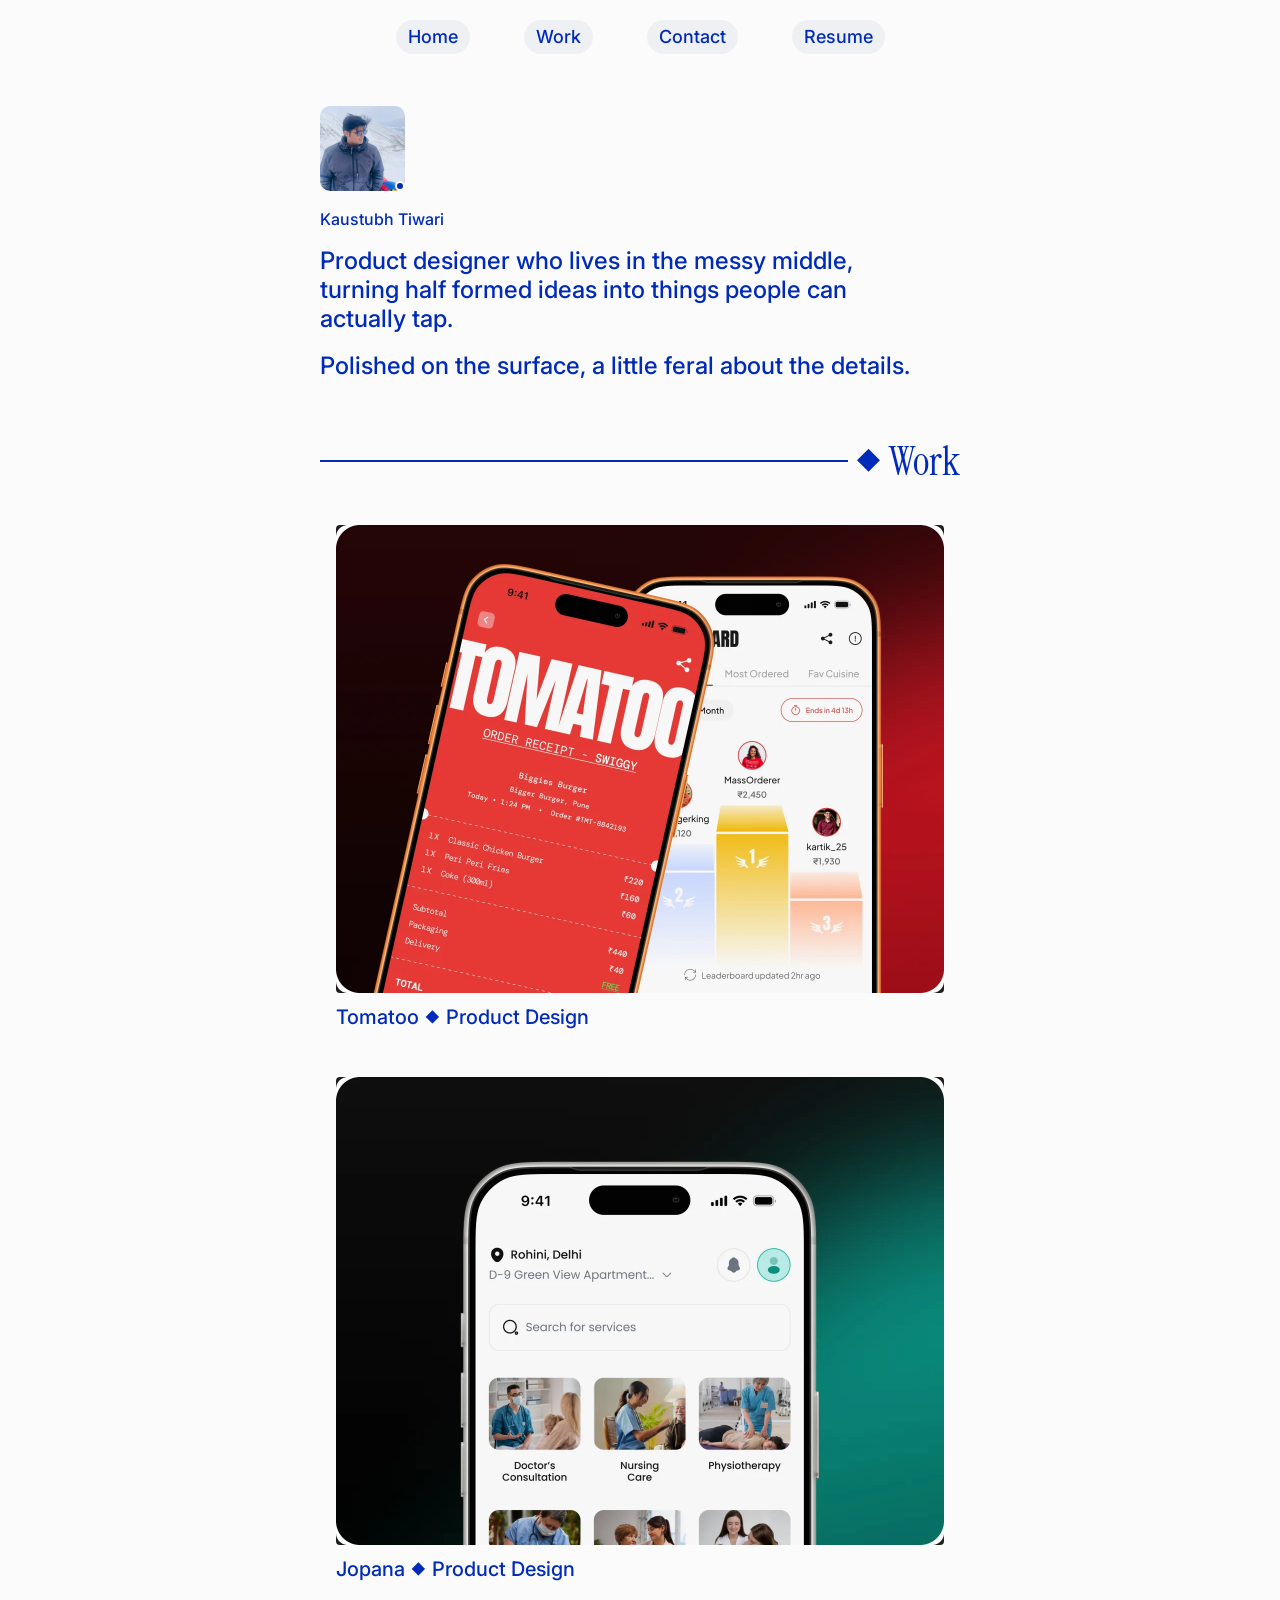
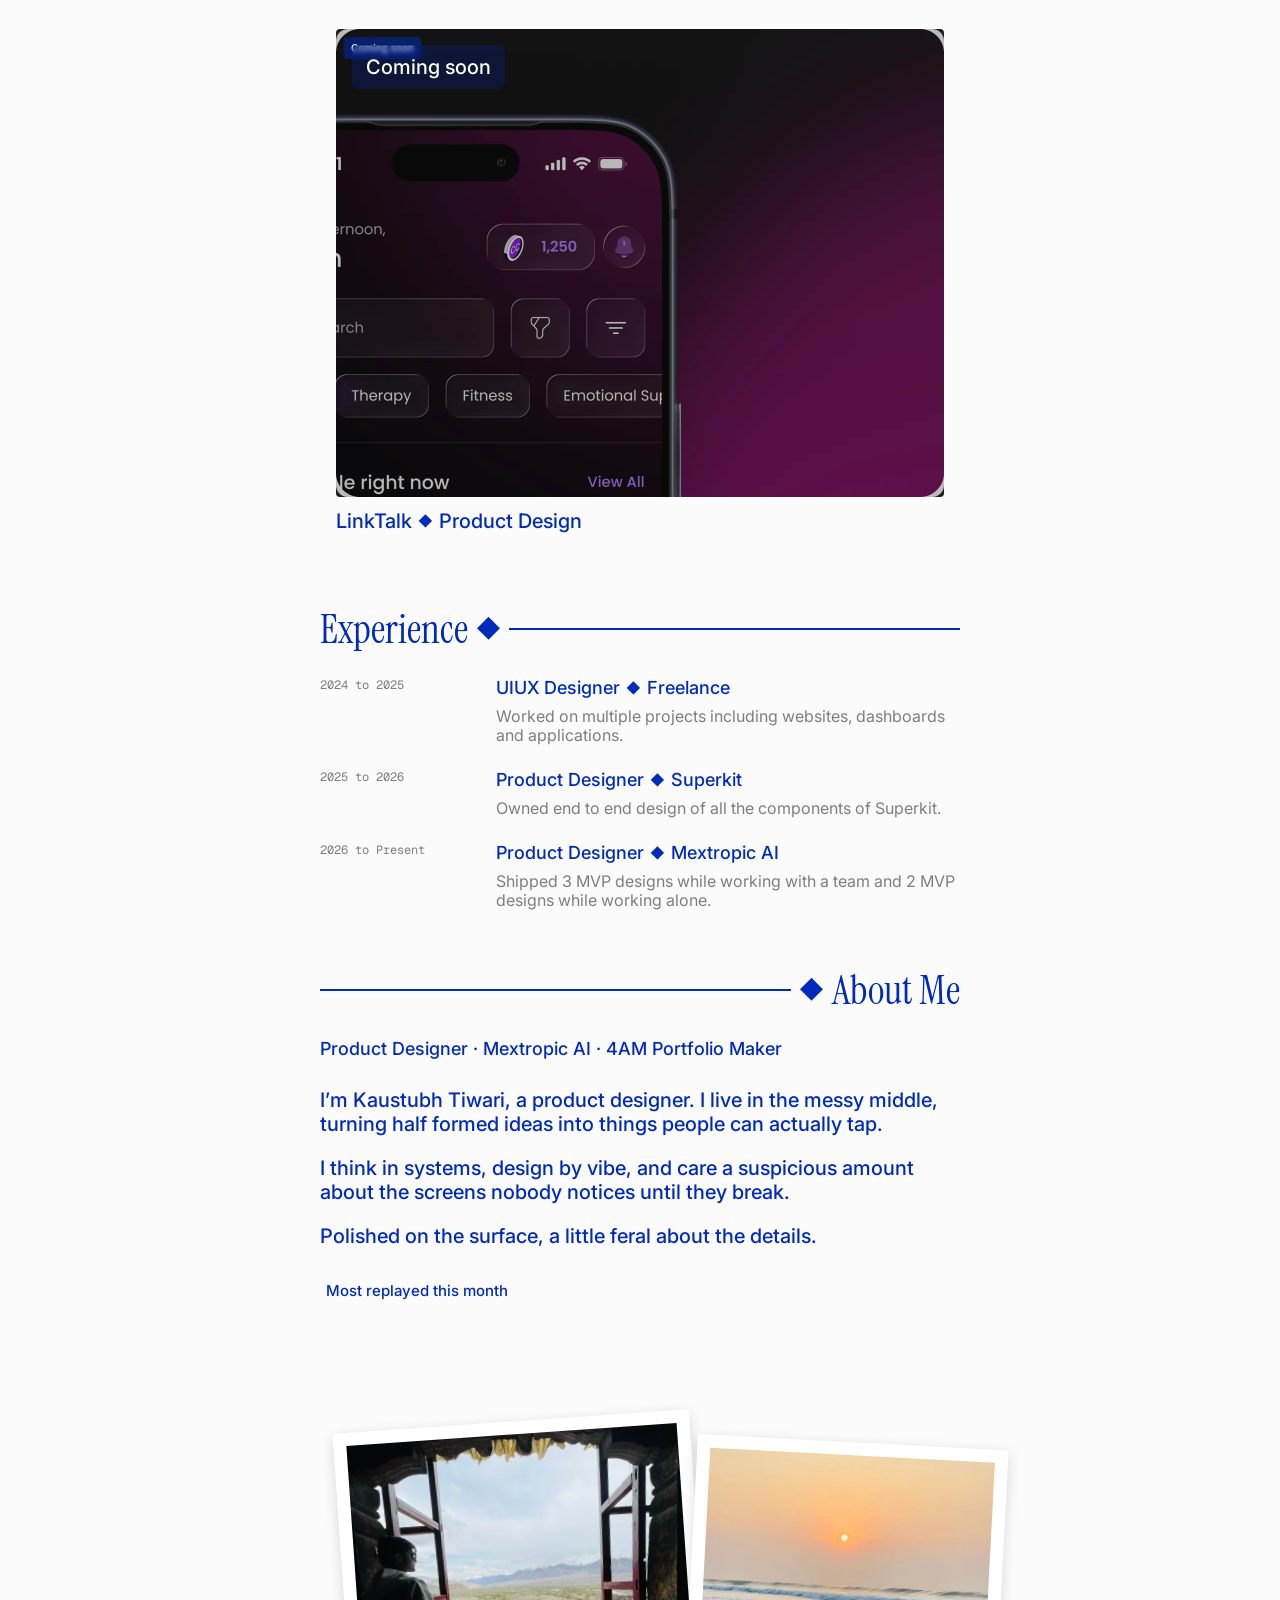
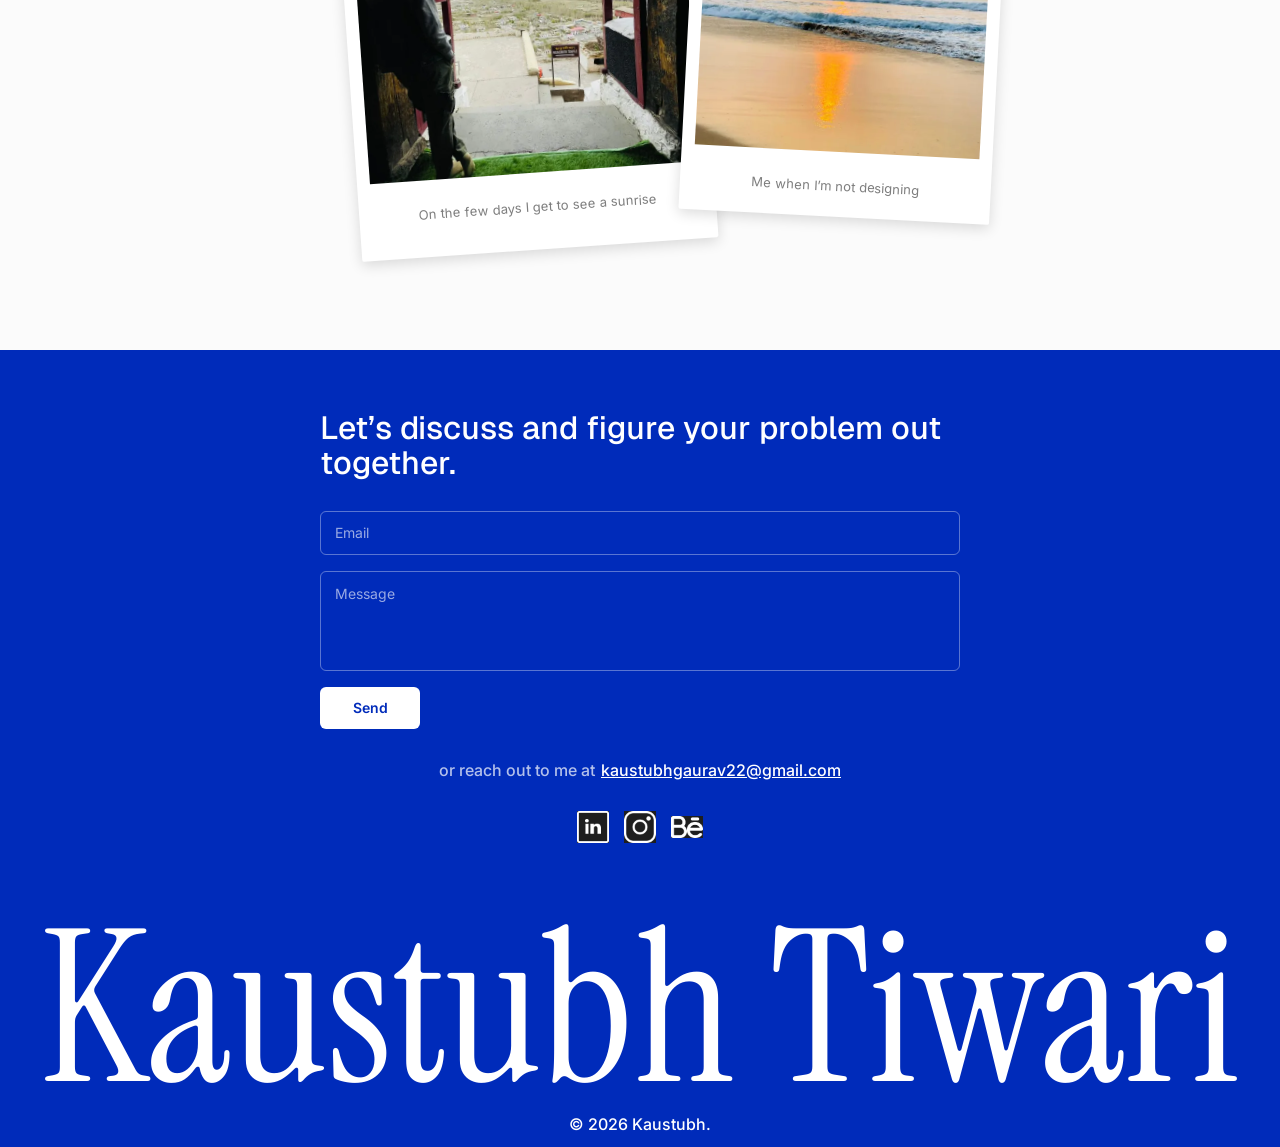
==== index.html @ 79ec80e8 "Add files via upload" ====
<!DOCTYPE html>
<html lang="en">
<head>
<meta charset="utf-8">
<meta name="viewport" content="width=device-width, initial-scale=1">
<title>Kaustubh Tiwari — Product Designer</title>
<meta name="description" content="Product designer who lives in the messy middle, turning half formed ideas into things people can actually tap.">
<meta property="og:title" content="Kaustubh Tiwari — Product Designer">
<meta property="og:description" content="Product designer who lives in the messy middle, turning half formed ideas into things people can actually tap.">
<meta property="og:type" content="website">
<link rel="icon" href="assets/avatar.png">
<link rel="preconnect" href="https://fonts.googleapis.com">
<link rel="preconnect" href="https://fonts.gstatic.com" crossorigin>
<link href="https://fonts.googleapis.com/css2?family=Inter:wght@400;500;600&family=Instrument+Serif&family=Geist:wght@400;500&family=Geist+Mono&display=swap" rel="stylesheet">
<link rel="stylesheet" href="styles.css">
</head>
<body>

<nav class="nav">
  <a class="pill" href="index.html">Home</a>
  <a class="pill" href="work.html">Work</a>
  <a class="pill" href="#contact">Contact</a>
  <a class="pill" href="https://drive.google.com/file/d/1IlaySMHLkv5Y7w4LRYgcFy8eMSJbB-ok/view?usp=sharing" target="_blank" rel="noopener">Resume</a>
</nav>

<main class="col">

  <header class="hero">
    <div class="avatar-row">
      <div class="avatar-wrap">
        <img class="avatar" src="assets/avatar.png" alt="Kaustubh Tiwari" width="85" height="85">
        <span class="status-dot" title="Open to new projects"></span>
      </div>
    </div>
    <p class="name">Kaustubh Tiwari</p>
    <div class="tagline">
      <p>Product designer who lives in the messy middle, turning half formed ideas into things people can actually tap.</p>
      <p>Polished on the surface, a little feral about the details.</p>
    </div>
  </header>

  <section class="section" id="work">
    <div class="head">
      <span class="rule"></span>
      <span class="dia">&#9670;</span>
      <h2 class="label">Work</h2>
    </div>
    <div class="work-list">

      <a class="card" href="case-tomatoo.html">
        <div class="card-media">
          <img src="assets/tomatoo.webp" alt="Tomatoo" width="1216" height="936">
        </div>
        <div class="caption">Tomatoo <span class="dia">&#9670;</span> Product Design</div>
      </a>

      <a class="card" href="case-jopana.html">
        <div class="card-media">
          <img src="assets/jopana.webp" alt="Jopana" width="1216" height="936">
        </div>
        <div class="caption">Jopana <span class="dia">&#9670;</span> Product Design</div>
      </a>

      <a class="card" href="#">
        <div class="card-media">
          <img src="assets/linktalk.webp" alt="LinkTalk" width="1216" height="936">
          <span class="tag">Coming soon</span>
        </div>
        <div class="caption">LinkTalk <span class="dia">&#9670;</span> Product Design</div>
      </a>

    </div>
  </section>

  <section class="section">
    <div class="head">
      <h2 class="label">Experience</h2>
      <span class="dia">&#9670;</span>
      <span class="rule"></span>
    </div>
    <div class="exp-rows">

      <div class="exp-row">
        <div class="exp-date">2024 to 2025</div>
        <div class="exp-detail">
          <div class="exp-role">UIUX Designer <span class="dia">&#9670;</span> Freelance</div>
          <p class="exp-desc">Worked on multiple projects including websites, dashboards and applications.</p>
        </div>
      </div>

      <div class="exp-row">
        <div class="exp-date">2025 to 2026</div>
        <div class="exp-detail">
          <div class="exp-role">Product Designer <span class="dia">&#9670;</span> Superkit</div>
          <p class="exp-desc">Owned end to end design of all the components of Superkit.</p>
        </div>
      </div>

      <div class="exp-row">
        <div class="exp-date">2026 to Present</div>
        <div class="exp-detail">
          <div class="exp-role">Product Designer <span class="dia">&#9670;</span> Mextropic AI</div>
          <p class="exp-desc">Shipped 3 MVP designs while working with a team and 2 MVP designs while working alone.</p>
        </div>
      </div>

    </div>
  </section>

  <section class="section" id="about">
    <div class="head">
      <span class="rule"></span>
      <span class="dia">&#9670;</span>
      <h2 class="label">About Me</h2>
    </div>
    <div class="about-body">
      <p class="lead">Product Designer &middot; Mextropic AI &middot; 4AM Portfolio Maker</p>
      <div class="paras">
        <p>I&rsquo;m Kaustubh Tiwari, a product designer. I live in the messy middle, turning half formed ideas into things people can actually tap.</p>
        <p>I think in systems, design by vibe, and care a suspicious amount about the screens nobody notices until they break.</p>
        <p>Polished on the surface, a little feral about the details.</p>
      </div>

      <div class="replayed">
        <div>
          <div class="replayed-label">Most replayed this month</div>
          <!-- To change the track: open it in Spotify, Share > Copy link, and swap the ID below.
               This is a static embed, not a live feed of what you listen to. -->
          <iframe class="track" title="Most replayed this month"
                  src="https://open.spotify.com/embed/track/1OOtq8tRnDM8kG2gqUPjAj?utm_source=generator"
                  width="100%" height="80" frameborder="0" loading="lazy"
                  allow="autoplay; clipboard-write; encrypted-media; fullscreen; picture-in-picture"></iframe>
        </div>

        <div class="polaroids">
          <figure class="polaroid polaroid-1">
            <img src="assets/polaroid-1.webp" alt="">
            <figcaption>On the few days I get to see a sunrise</figcaption>
          </figure>
          <figure class="polaroid polaroid-2">
            <img src="assets/polaroid-2.webp" alt="">
            <figcaption>Me when I&rsquo;m not designing</figcaption>
          </figure>
        </div>
      </div>
    </div>
  </section>

</main>

<footer class="footer" id="contact">
  <div class="contact">
    <h2>Let&rsquo;s discuss and figure your problem out together.</h2>

    <form class="form" action="https://formspree.io/f/xeeyaeny" method="POST">
      <input type="email" name="email" placeholder="Email" required aria-label="Email">
      <textarea name="message" placeholder="Message" required aria-label="Message"></textarea>
      <button class="send" type="submit">Send</button>
    </form>

    <div class="or">
      <span>or reach out to me at</span>
      <a href="mailto:kaustubhgaurav22@gmail.com">kaustubhgaurav22@gmail.com</a>
    </div>

    <div class="socials">
      <a href="https://www.linkedin.com/in/kaustubh-gaurav-tiwari/" aria-label="LinkedIn" target="_blank" rel="noopener">
        <img src="assets/linkedin.png" alt="" width="32" height="32">
      </a>
      <a href="https://www.instagram.com/kaustubh_gaurav22/" aria-label="Instagram" target="_blank" rel="noopener">
        <img src="assets/instagram.png" alt="" width="32" height="32">
      </a>
      <a href="https://www.behance.net/kaustubhgaurav1" aria-label="Behance" target="_blank" rel="noopener">
        <img src="assets/behance.png" alt="" width="32" height="22">
      </a>
    </div>
  </div>

  <div class="wordmark">
    <p class="mark">Kaustubh Tiwari</p>
    <p class="copy">&copy; 2026 Kaustubh.</p>
  </div>
</footer>

<script src="reveal.js" defer></script>
</body>
</html>
---- styles.css ----
/* Kaustubh Tiwari — portfolio
   Column is a fixed 640 on desktop and laptop; mobile reflows at 640px viewport. */

:root {
  --blue: #002bba;
  --bg: #fbfbfb;
  --pill: #eef0f3;
  --grey: #7e7e7e;
  --border: #e7eaee;
  --col: 640px;
}

*, *::before, *::after { box-sizing: border-box; }

html {
  -webkit-text-size-adjust: 100%;
  scroll-behavior: smooth; /* Contact pill glides down to the footer */
}

body {
  margin: 0;
  background: var(--bg);
  color: var(--blue);
  font-family: Inter, system-ui, sans-serif;
  font-weight: 500;
  -webkit-font-smoothing: antialiased;
}

img { display: block; max-width: 100%; }
a { color: inherit; }

/* ---------- nav ---------- */
.nav {
  display: flex;
  justify-content: center;
  align-items: center;
  gap: 54px;
  height: 74px;
  padding: 0 16px;
  flex-wrap: wrap;
}
.pill {
  padding: 6px 12px;
  border-radius: 999px;
  background: var(--pill);
  font-size: 18px;
  line-height: 21.6px;
  text-decoration: none;
  transition: background 120ms ease, color 120ms ease;
}
.pill:hover, .pill:focus-visible { background: var(--blue); color: #fff; }

/* ---------- column ---------- */
.col {
  width: var(--col);
  margin: 0 auto;
  padding: 32px 0 96px;
  display: flex;
  flex-direction: column;
  gap: 56px;
}

/* ---------- hero ---------- */
.hero { display: flex; flex-direction: column; gap: 16px; }
.avatar-row { display: flex; align-items: flex-end; gap: 12px; }
.avatar-wrap { position: relative; width: 85px; height: 85px; flex: none; }
.avatar { width: 85px; height: 85px; border-radius: 10px; object-fit: cover; }
.status-dot {
  position: absolute; right: 0; bottom: 0;
  width: 10px; height: 10px; border-radius: 50%;
  background: var(--blue); border: 2px solid var(--bg);
}
.name { font-size: 16px; line-height: 24px; margin: 0; font-weight: 500; }
.tagline { display: flex; flex-direction: column; gap: 19px; width: 608px; max-width: 100%; }
.tagline p { margin: 0; font-size: 24px; line-height: 28.8px; }

/* ---------- section header: rule + diamond + serif label ---------- */
.section { display: flex; flex-direction: column; gap: 24px; }
.head { display: flex; align-items: center; gap: 8px; height: 48px; }
.head .rule { flex: 1; height: 2px; background: var(--blue); }
.head .dia { font-size: 24px; line-height: 28.8px; }
.head .label {
  font-family: "Instrument Serif", Georgia, serif;
  font-weight: 400;
  font-size: 40px;
  line-height: 48px;
  margin: 0;
}

/* ---------- work cards ---------- */
.work-list { display: flex; flex-direction: column; gap: 16px; }
.card {
  display: flex;
  flex-direction: column;
  gap: 12px;
  padding: 16px;
  text-decoration: none;
  border-radius: 8px;
}
.card-media { position: relative; border-radius: 4px; overflow: hidden; background: var(--pill); }
.card-media img { width: 100%; height: auto; aspect-ratio: 608 / 468; object-fit: cover; }
.tag {
  position: absolute; top: 16px; left: 16px;
  padding: 10px 14px;
  border-radius: 6px;
  background: rgb(0 43 186 / 0.22);
  color: #fff;
  font-size: 20px;
  line-height: 24px;
  backdrop-filter: blur(2px);
}
.caption { display: flex; align-items: center; gap: 6px; font-size: 20px; line-height: 24px; }
.caption .dia { font-size: 14px; line-height: 20px; }

/* ---------- work page ---------- */
/* same card geometry as the home page, plus borders on the card and the image well */
.col--work { gap: 88px; padding-top: 32px; }
.page-title {
  font-family: "Instrument Serif", Georgia, serif;
  font-weight: 400;
  font-size: 126px;
  line-height: 1;
  margin: 0;
}
.card--bordered { border: 1px solid var(--border); }
.card-media--bordered { border: 1px solid var(--border); border-radius: 6px; }

/* ---------- case study ---------- */
/* column widens from 640 to 1160 on case study pages */
.col--case { width: 1160px; gap: 80px; padding: 100px 0; }
.masthead { display: flex; flex-direction: column; gap: 38px; }
.back { font-size: 18px; line-height: 22px; text-decoration: none; align-self: flex-start; }
.back:hover { text-decoration: underline; }
.case-title {
  font-family: "Instrument Serif", Georgia, serif;
  font-weight: 400;
  font-size: 96px;
  line-height: 96px;
  margin: 0;
}
.meta { display: flex; gap: 0; }
.meta-col { display: flex; flex-direction: column; gap: 11px; }
.meta-col--overview { width: 528px; flex: none; }
.meta-col--year { width: 75px; flex: none; margin-left: 1057px; }
.meta-label { font-size: 16px; line-height: 19px; }
.meta-value { margin: 0; font-size: 20px; line-height: 24px; }

.plate { margin: 0; border-radius: 8px; overflow: hidden; border: 1px solid var(--border); }
.plate img { width: 100%; height: auto; }

/* subheading column against the prose column */
.case-section { display: flex; align-items: flex-start; gap: 16px; }
.case-head {
  flex: none; width: 320px;
  margin: 0;
  font-weight: 500; font-size: 18px; line-height: 22px;
}
.prose { flex: 1; display: flex; flex-direction: column; gap: 24px; }
.prose p { margin: 0; font-size: 20px; line-height: 24px; }
.prose strong { font-weight: 700; }

/* ---------- reveal on scroll ---------- */
.reveal {
  opacity: 0;
  transform: translateY(18px);
  transition: opacity 620ms cubic-bezier(.22,.61,.36,1), transform 620ms cubic-bezier(.22,.61,.36,1);
  will-change: opacity, transform;
}
.reveal.is-in { opacity: 1; transform: none; }
/* if JS never runs, nothing should stay invisible */
.no-js .reveal { opacity: 1; transform: none; }

/* ---------- experience ---------- */
.exp-rows { display: flex; flex-direction: column; gap: 24px; }
.exp-row { display: flex; align-items: flex-start; gap: 8px; }
.exp-date {
  flex: none; width: 168px;
  font-family: "Geist Mono", ui-monospace, monospace;
  font-weight: 400;
  font-size: 12px;
  line-height: 16px;
  color: var(--grey);
}
.exp-detail { flex: 1; display: flex; flex-direction: column; gap: 8px; }
.exp-role { display: flex; align-items: center; gap: 6px; font-size: 18px; line-height: 21.6px; }
.exp-role .dia { font-size: 14px; line-height: 20px; }
.exp-desc { margin: 0; font-weight: 400; font-size: 16px; line-height: 19.2px; color: var(--grey); }

/* ---------- about ---------- */
.about-body { display: flex; flex-direction: column; gap: 28px; }
.lead { margin: 0; font-size: 18px; line-height: 21.6px; }
.paras { display: flex; flex-direction: column; gap: 20px; }
.paras p { margin: 0; font-size: 20px; line-height: 24px; }

/* ---------- most replayed ---------- */
.replayed { display: flex; flex-direction: column; gap: 28px; }
.replayed-label { font-size: 15px; line-height: 18px; padding: 6px 0 6px 6px; }
/* Spotify compact embed — 80px is the short player, matching the reference's 81px bar */
.track {
  display: block;
  width: 100%;
  height: 80px;
  border: 0;
  border-radius: 8px;
  color-scheme: normal; /* stops the iframe inheriting a forced dark scheme */
}

/* polaroids overlap and tilt; stage is fixed so they can bleed past the column */
.polaroids { position: relative; height: 440px; }
.polaroid {
  position: absolute;
  background: #fff;
  border-radius: 2px;
  box-shadow: 0 4px 14px rgb(0 0 0 / 0.14);
  padding: 13px;
}
.polaroid img { width: 100%; height: 100%; object-fit: cover; }
.polaroid figcaption {
  margin-top: 26px;
  text-align: center;
  font-weight: 400;
  font-size: 13px;
  line-height: 16px;
  color: var(--grey);
}
.polaroid-1 { left: -13px; top: -9px; width: 357px; height: 429px; transform: rotate(-4deg); }
.polaroid-1 img { height: 339px; }
.polaroid-2 { left: 328px; top: 12px; width: 311px; height: 375px; transform: rotate(3deg); }
.polaroid-2 img { height: 297px; }

/* ---------- footer ---------- */
.footer {
  background: var(--blue);
  color: #fff;
  padding: 60px 16px 0;
  display: flex;
  flex-direction: column;
  align-items: center;
}
.contact { width: var(--col); max-width: 100%; display: flex; flex-direction: column; align-items: center; gap: 31px; }
.contact h2 {
  margin: 0;
  align-self: stretch;
  font-family: Geist, Inter, sans-serif;
  font-weight: 500;
  font-size: 32px;
  line-height: 35.2px;
}
.form { align-self: stretch; display: flex; flex-direction: column; gap: 16px; }
.form input, .form textarea {
  font: inherit;
  font-weight: 400;
  font-size: 14px;
  padding: 13px 14px;
  color: #fff;
  background: transparent;
  border: 1px solid rgb(255 255 255 / 0.35);
  border-radius: 6px;
  width: 100%;
  resize: none;
}
.form input { height: 44px; }
.form textarea { height: 100px; }
.form ::placeholder { color: rgb(255 255 255 / 0.6); }
.form input:focus, .form textarea:focus { outline: 2px solid #fff; outline-offset: -1px; }
.send {
  align-self: flex-start;
  width: 100px; height: 42px;
  font: inherit; font-weight: 600; font-size: 14px;
  color: var(--blue); background: #fff;
  border: 0; border-radius: 6px;
  cursor: pointer;
}
.send:hover { opacity: 0.9; }
.or { display: flex; align-items: center; gap: 6px; font-size: 16px; line-height: 20px; }
.or span { opacity: 0.7; }
.socials { display: flex; align-items: center; gap: 15px; }
.socials a {
  width: 32px; height: 32px;
  display: grid; place-items: center;
  transition: opacity 120ms ease;
}
.socials img { width: 32px; height: 32px; object-fit: contain; }
.socials a:hover, .socials a:focus-visible { opacity: 0.7; }

.wordmark { width: 100%; padding-top: 60px; text-align: center; }
.wordmark .mark {
  font-family: "Instrument Serif", Georgia, serif;
  font-weight: 400;
  font-size: clamp(48px, 16.6vw, 318px);
  line-height: 1;
  margin: 0;
  white-space: nowrap;
}
.wordmark .copy { font-size: 16px; line-height: 19.2px; margin: 0; padding-bottom: 12px; }

/* ---------- mobile ---------- */
@media (max-width: 680px) {
  :root { --col: 100%; }
  .nav { gap: 8px; padding: 20px 16px; height: auto; }
  .col { padding: 32px 16px 56px; gap: 40px; }
  .tagline { width: 100%; gap: 14px; }
  .tagline p { font-size: 16px; line-height: 19.2px; }
  .head { height: auto; gap: 8px; }
  .head .label { font-size: 28px; line-height: 34px; }
  .head .dia { font-size: 18px; line-height: 22px; }
  .section { gap: 20px; }
  .card { padding: 16px; }
  .tag { font-size: 16px; line-height: 20px; padding: 8px 12px; top: 12px; left: 12px; }
  .caption { font-size: 18px; line-height: 22px; }

  /* date stacks above the role rather than sitting in a fixed left column */
  .exp-row { flex-direction: column; gap: 16px; }
  .exp-date { width: auto; }
  .exp-rows { gap: 20px; }

  .col--work { gap: 44px; padding-top: 24px; }
  .page-title { font-size: 70px; }

  /* case study: subheading stacks above the prose, meta stacks */
  .col--case { width: 100%; gap: 44px; padding: 40px 16px 56px; }
  .masthead { gap: 24px; }
  .case-title { font-size: 48px; line-height: 48px; }
  .meta { flex-direction: column; gap: 24px; }
  .meta-col--overview, .meta-col--year { width: 100%; margin-left: 0; }
  .meta-value { font-size: 16px; line-height: 19.2px; }
  .case-section { flex-direction: column; gap: 16px; }
  .case-head { width: auto; }
  .prose { gap: 16px; }
  .prose p { font-size: 16px; line-height: 19.2px; }
  .back { font-size: 16px; }

  .lead { font-size: 12px; line-height: 15px; }
  .paras { gap: 16px; }
  .paras p { font-size: 16px; line-height: 19.2px; }
  .about-body { gap: 24px; }

  .replayed-label { font-size: 13px; line-height: 16px; }

  .polaroids { height: 246px; }
  .polaroid { padding: 7px; }
  .polaroid figcaption { margin-top: 14px; font-size: 10px; line-height: 13px; }
  .polaroid-1 { left: -7px; top: -5px; width: 200px; height: 240px; }
  .polaroid-1 img { height: 190px; }
  .polaroid-2 { left: 183px; top: 7px; width: 174px; height: 210px; }
  .polaroid-2 img { height: 166px; }

  .footer { padding: 60px 16px 0; }
  .contact { gap: 24px; }
  .contact h2 { font-size: 24px; line-height: 27px; }
  .or { flex-direction: column; gap: 4px; font-size: 15px; }
  .socials { gap: 12px; }
  .socials a { width: 30px; height: 30px; }
  .socials svg { width: 20px; height: 20px; }
  .wordmark { padding-top: 40px; }
  .wordmark .copy { font-size: 14px; line-height: 17px; }
}

/* between mobile and 1160+, the case study column needs to shrink rather than overflow */
@media (min-width: 681px) and (max-width: 1223px) {
  .col--case { width: 100%; padding-left: 32px; padding-right: 32px; }
  .meta-col--year { margin-left: auto; }
}

@media (prefers-reduced-motion: reduce) {
  * { transition: none !important; }
  html { scroll-behavior: auto; }
  .reveal { opacity: 1; transform: none; }
}
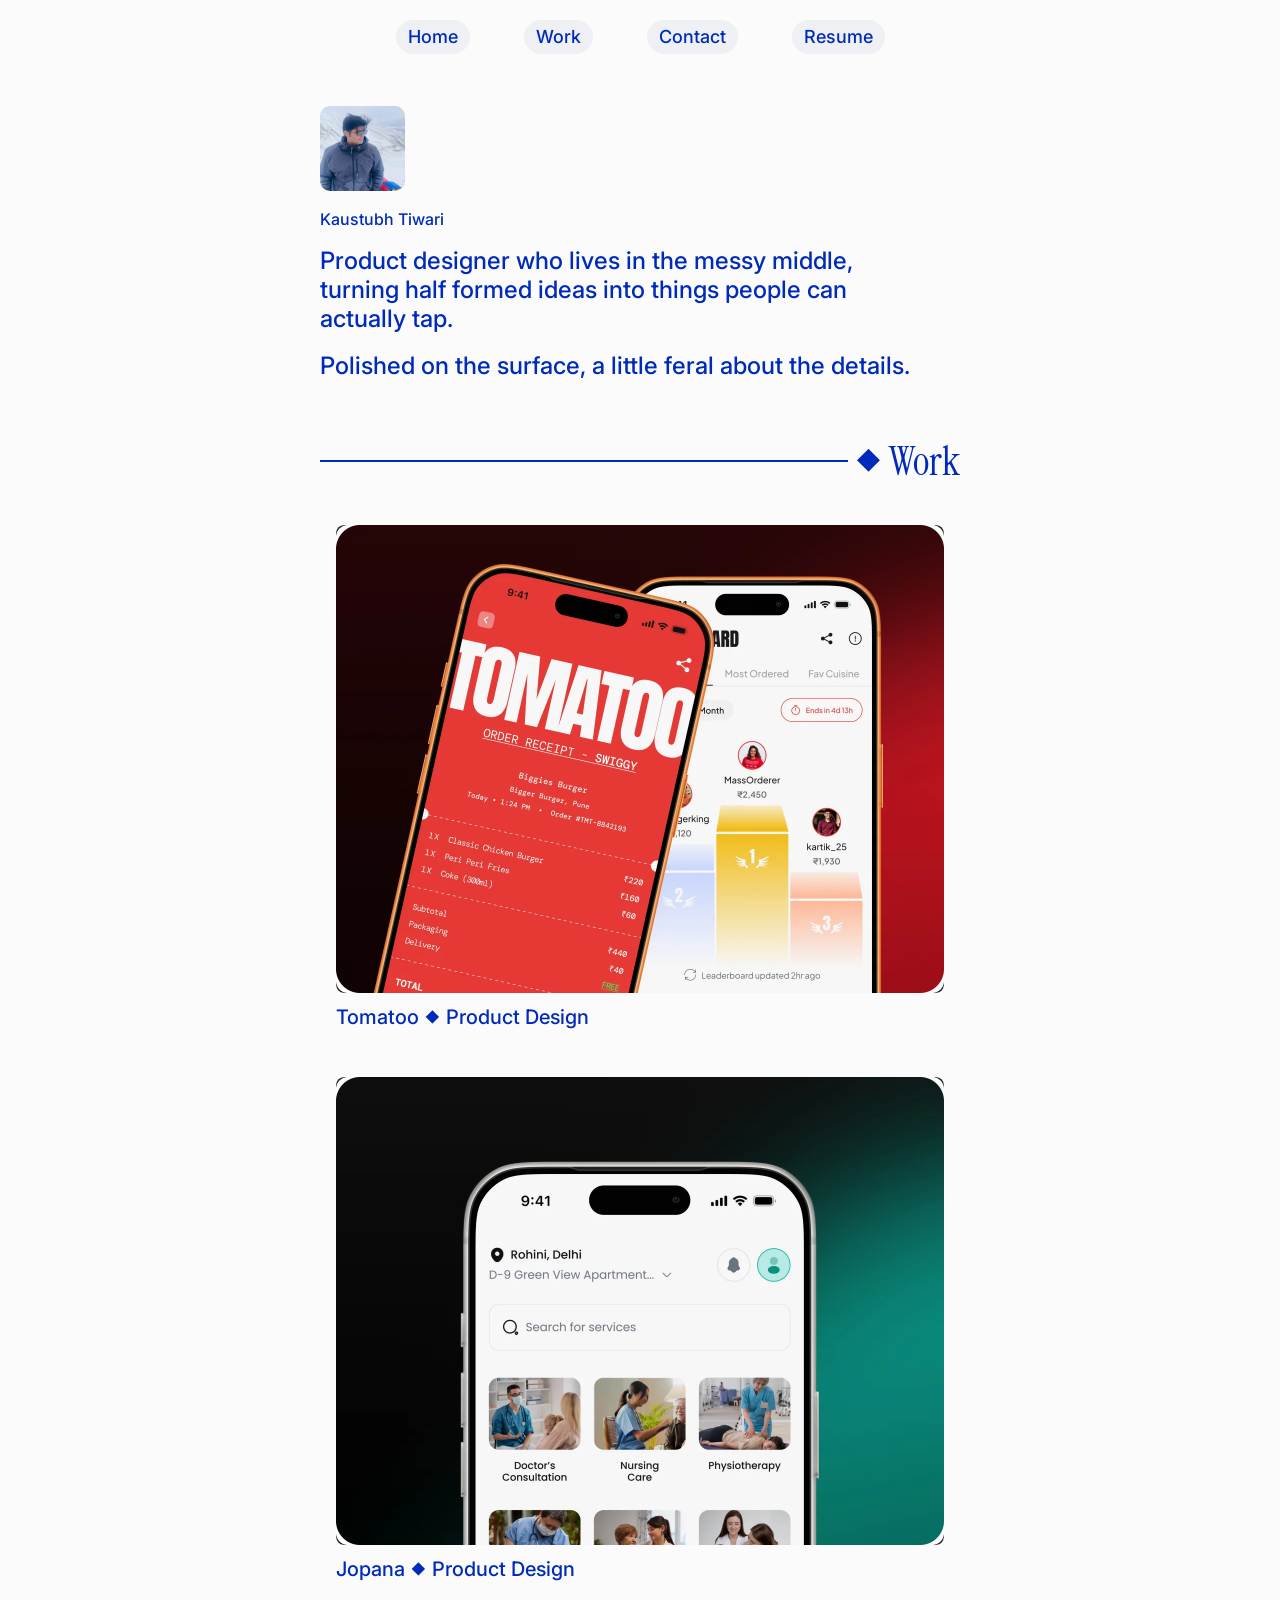
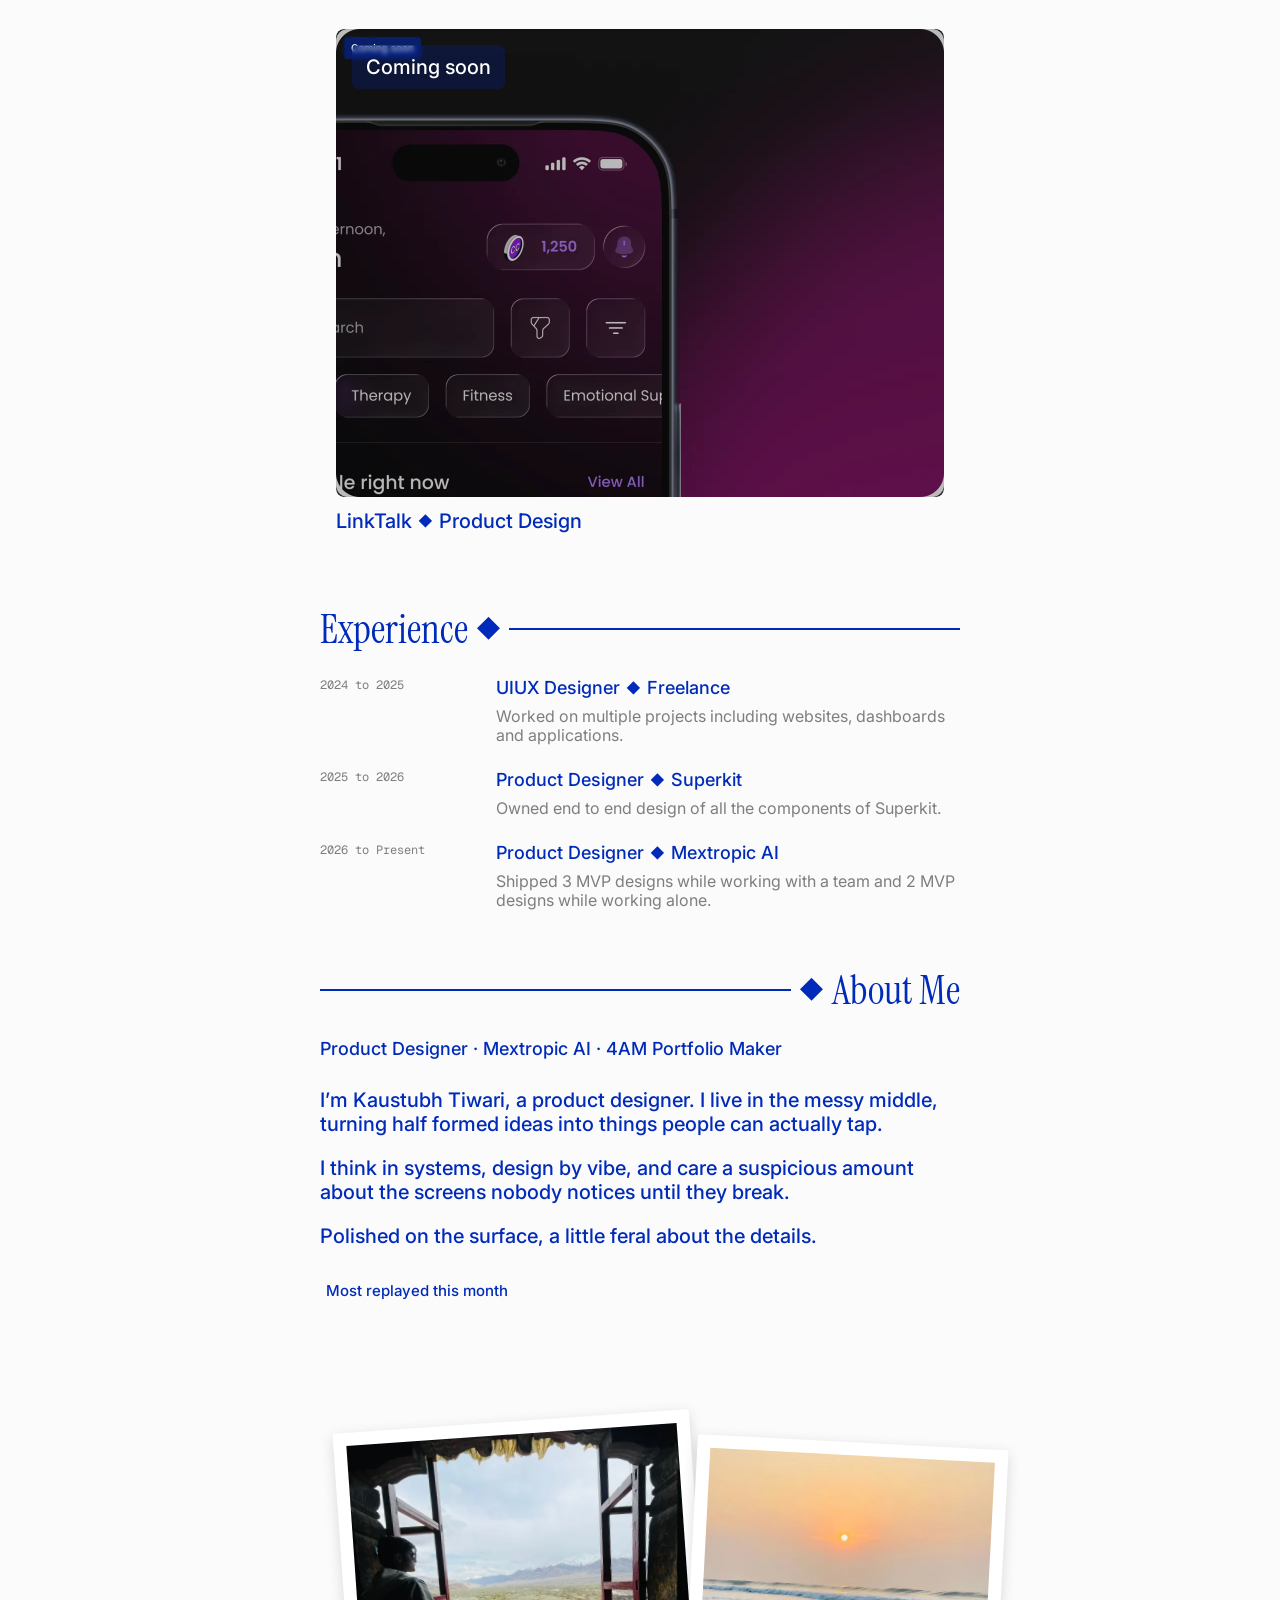
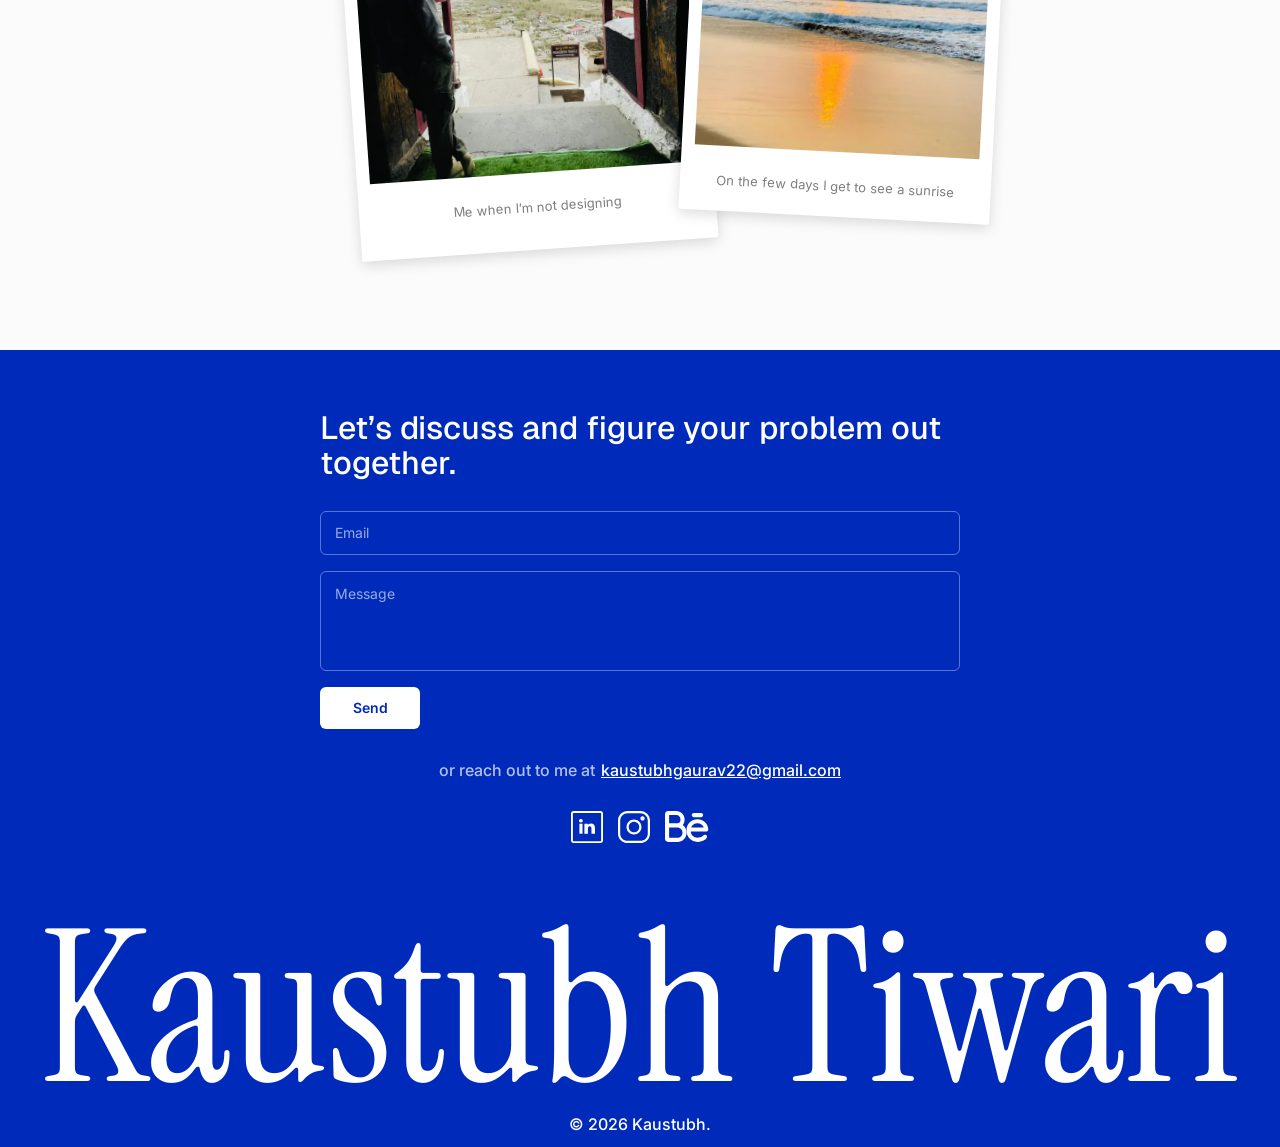
==== commit dbd2ecac: "Add files via upload" ====
--- a/index.html
+++ b/index.html
@@ -1,187 +1,180 @@
-<!DOCTYPE html>
-<html lang="en">
-<head>
-<meta charset="utf-8">
-<meta name="viewport" content="width=device-width, initial-scale=1">
-<title>Kaustubh Tiwari — Product Designer</title>
-<meta name="description" content="Product designer who lives in the messy middle, turning half formed ideas into things people can actually tap.">
-<meta property="og:title" content="Kaustubh Tiwari — Product Designer">
-<meta property="og:description" content="Product designer who lives in the messy middle, turning half formed ideas into things people can actually tap.">
-<meta property="og:type" content="website">
-<link rel="icon" href="assets/avatar.png">
-<link rel="preconnect" href="https://fonts.googleapis.com">
-<link rel="preconnect" href="https://fonts.gstatic.com" crossorigin>
-<link href="https://fonts.googleapis.com/css2?family=Inter:wght@400;500;600&family=Instrument+Serif&family=Geist:wght@400;500&family=Geist+Mono&display=swap" rel="stylesheet">
-<link rel="stylesheet" href="styles.css">
-</head>
-<body>
-
-<nav class="nav">
-  <a class="pill" href="index.html">Home</a>
-  <a class="pill" href="work.html">Work</a>
-  <a class="pill" href="#contact">Contact</a>
-  <a class="pill" href="https://drive.google.com/file/d/1IlaySMHLkv5Y7w4LRYgcFy8eMSJbB-ok/view?usp=sharing" target="_blank" rel="noopener">Resume</a>
-</nav>
-
-<main class="col">
-
-  <header class="hero">
-    <div class="avatar-row">
-      <div class="avatar-wrap">
-        <img class="avatar" src="assets/avatar.png" alt="Kaustubh Tiwari" width="85" height="85">
-        <span class="status-dot" title="Open to new projects"></span>
-      </div>
-    </div>
-    <p class="name">Kaustubh Tiwari</p>
-    <div class="tagline">
-      <p>Product designer who lives in the messy middle, turning half formed ideas into things people can actually tap.</p>
-      <p>Polished on the surface, a little feral about the details.</p>
-    </div>
-  </header>
-
-  <section class="section" id="work">
-    <div class="head">
-      <span class="rule"></span>
-      <span class="dia">&#9670;</span>
-      <h2 class="label">Work</h2>
-    </div>
-    <div class="work-list">
-
-      <a class="card" href="case-tomatoo.html">
-        <div class="card-media">
-          <img src="assets/tomatoo.webp" alt="Tomatoo" width="1216" height="936">
-        </div>
-        <div class="caption">Tomatoo <span class="dia">&#9670;</span> Product Design</div>
-      </a>
-
-      <a class="card" href="case-jopana.html">
-        <div class="card-media">
-          <img src="assets/jopana.webp" alt="Jopana" width="1216" height="936">
-        </div>
-        <div class="caption">Jopana <span class="dia">&#9670;</span> Product Design</div>
-      </a>
-
-      <a class="card" href="#">
-        <div class="card-media">
-          <img src="assets/linktalk.webp" alt="LinkTalk" width="1216" height="936">
-          <span class="tag">Coming soon</span>
-        </div>
-        <div class="caption">LinkTalk <span class="dia">&#9670;</span> Product Design</div>
-      </a>
-
-    </div>
-  </section>
-
-  <section class="section">
-    <div class="head">
-      <h2 class="label">Experience</h2>
-      <span class="dia">&#9670;</span>
-      <span class="rule"></span>
-    </div>
-    <div class="exp-rows">
-
-      <div class="exp-row">
-        <div class="exp-date">2024 to 2025</div>
-        <div class="exp-detail">
-          <div class="exp-role">UIUX Designer <span class="dia">&#9670;</span> Freelance</div>
-          <p class="exp-desc">Worked on multiple projects including websites, dashboards and applications.</p>
-        </div>
-      </div>
-
-      <div class="exp-row">
-        <div class="exp-date">2025 to 2026</div>
-        <div class="exp-detail">
-          <div class="exp-role">Product Designer <span class="dia">&#9670;</span> Superkit</div>
-          <p class="exp-desc">Owned end to end design of all the components of Superkit.</p>
-        </div>
-      </div>
-
-      <div class="exp-row">
-        <div class="exp-date">2026 to Present</div>
-        <div class="exp-detail">
-          <div class="exp-role">Product Designer <span class="dia">&#9670;</span> Mextropic AI</div>
-          <p class="exp-desc">Shipped 3 MVP designs while working with a team and 2 MVP designs while working alone.</p>
-        </div>
-      </div>
-
-    </div>
-  </section>
-
-  <section class="section" id="about">
-    <div class="head">
-      <span class="rule"></span>
-      <span class="dia">&#9670;</span>
-      <h2 class="label">About Me</h2>
-    </div>
-    <div class="about-body">
-      <p class="lead">Product Designer &middot; Mextropic AI &middot; 4AM Portfolio Maker</p>
-      <div class="paras">
-        <p>I&rsquo;m Kaustubh Tiwari, a product designer. I live in the messy middle, turning half formed ideas into things people can actually tap.</p>
-        <p>I think in systems, design by vibe, and care a suspicious amount about the screens nobody notices until they break.</p>
-        <p>Polished on the surface, a little feral about the details.</p>
-      </div>
-
-      <div class="replayed">
-        <div>
-          <div class="replayed-label">Most replayed this month</div>
-          <!-- To change the track: open it in Spotify, Share > Copy link, and swap the ID below.
-               This is a static embed, not a live feed of what you listen to. -->
-          <iframe class="track" title="Most replayed this month"
-                  src="https://open.spotify.com/embed/track/1OOtq8tRnDM8kG2gqUPjAj?utm_source=generator"
-                  width="100%" height="80" frameborder="0" loading="lazy"
-                  allow="autoplay; clipboard-write; encrypted-media; fullscreen; picture-in-picture"></iframe>
-        </div>
-
-        <div class="polaroids">
-          <figure class="polaroid polaroid-1">
-            <img src="assets/polaroid-1.webp" alt="">
-            <figcaption>On the few days I get to see a sunrise</figcaption>
-          </figure>
-          <figure class="polaroid polaroid-2">
-            <img src="assets/polaroid-2.webp" alt="">
-            <figcaption>Me when I&rsquo;m not designing</figcaption>
-          </figure>
-        </div>
-      </div>
-    </div>
-  </section>
-
-</main>
-
-<footer class="footer" id="contact">
-  <div class="contact">
-    <h2>Let&rsquo;s discuss and figure your problem out together.</h2>
-
-    <form class="form" action="https://formspree.io/f/xeeyaeny" method="POST">
-      <input type="email" name="email" placeholder="Email" required aria-label="Email">
-      <textarea name="message" placeholder="Message" required aria-label="Message"></textarea>
-      <button class="send" type="submit">Send</button>
-    </form>
-
-    <div class="or">
-      <span>or reach out to me at</span>
-      <a href="mailto:kaustubhgaurav22@gmail.com">kaustubhgaurav22@gmail.com</a>
-    </div>
-
-    <div class="socials">
-      <a href="https://www.linkedin.com/in/kaustubh-gaurav-tiwari/" aria-label="LinkedIn" target="_blank" rel="noopener">
-        <img src="assets/linkedin.png" alt="" width="32" height="32">
-      </a>
-      <a href="https://www.instagram.com/kaustubh_gaurav22/" aria-label="Instagram" target="_blank" rel="noopener">
-        <img src="assets/instagram.png" alt="" width="32" height="32">
-      </a>
-      <a href="https://www.behance.net/kaustubhgaurav1" aria-label="Behance" target="_blank" rel="noopener">
-        <img src="assets/behance.png" alt="" width="32" height="22">
-      </a>
-    </div>
-  </div>
-
-  <div class="wordmark">
-    <p class="mark">Kaustubh Tiwari</p>
-    <p class="copy">&copy; 2026 Kaustubh.</p>
-  </div>
-</footer>
-
-<script src="reveal.js" defer></script>
-</body>
-</html>
+<!DOCTYPE html>
+<html lang="en">
+<head>
+<meta charset="utf-8">
+<meta name="viewport" content="width=device-width, initial-scale=1">
+<title>Kaustubh Tiwari — Product Designer</title>
+<meta name="description" content="Product designer who lives in the messy middle, turning half formed ideas into things people can actually tap.">
+<meta property="og:title" content="Kaustubh Tiwari — Product Designer">
+<meta property="og:description" content="Product designer who lives in the messy middle, turning half formed ideas into things people can actually tap.">
+<meta property="og:type" content="website">
+<link rel="icon" href="assets/avatar.png">
+<link rel="preconnect" href="https://fonts.googleapis.com">
+<link rel="preconnect" href="https://fonts.gstatic.com" crossorigin>
+<link href="https://fonts.googleapis.com/css2?family=Inter:wght@400;500;600&family=Instrument+Serif&family=Geist:wght@400;500&family=Geist+Mono&display=swap" rel="stylesheet">
+<link rel="stylesheet" href="styles.css">
+</head>
+<body>
+
+<nav class="nav">
+  <a class="pill" href="index.html">Home</a>
+  <a class="pill" href="work.html">Work</a>
+  <a class="pill" href="#contact">Contact</a>
+  <a class="pill" href="https://drive.google.com/file/d/1IlaySMHLkv5Y7w4LRYgcFy8eMSJbB-ok/view?usp=sharing" target="_blank" rel="noopener">Resume</a>
+</nav>
+
+<main class="col">
+
+  <header class="hero">
+    <div class="avatar-row">
+      <div class="avatar-wrap">
+        <img class="avatar" src="assets/avatar.png" alt="Kaustubh Tiwari" width="85" height="85">
+      </div>
+    </div>
+    <p class="name">Kaustubh Tiwari</p>
+    <div class="tagline">
+      <p>Product designer who lives in the messy middle, turning half formed ideas into things people can actually tap.</p>
+      <p>Polished on the surface, a little feral about the details.</p>
+    </div>
+  </header>
+
+  <section class="section" id="work">
+    <div class="head">
+      <span class="rule"></span>
+      <span class="dia">&#9670;</span>
+      <h2 class="label">Work</h2>
+    </div>
+    <div class="work-list">
+
+      <a class="card" href="case-tomatoo.html">
+        <div class="card-media">
+          <img src="assets/tomatoo.webp" alt="Tomatoo" width="1216" height="936">
+        </div>
+        <div class="caption">Tomatoo <span class="dia">&#9670;</span> Product Design</div>
+      </a>
+
+      <a class="card" href="case-jopana.html">
+        <div class="card-media">
+          <img src="assets/jopana.webp" alt="Jopana" width="1216" height="936">
+        </div>
+        <div class="caption">Jopana <span class="dia">&#9670;</span> Product Design</div>
+      </a>
+
+      <a class="card" href="#">
+        <div class="card-media">
+          <img src="assets/linktalk.webp" alt="LinkTalk" width="1216" height="936">
+          <span class="tag">Coming soon</span>
+        </div>
+        <div class="caption">LinkTalk <span class="dia">&#9670;</span> Product Design</div>
+      </a>
+
+    </div>
+  </section>
+
+  <section class="section">
+    <div class="head">
+      <h2 class="label">Experience</h2>
+      <span class="dia">&#9670;</span>
+      <span class="rule"></span>
+    </div>
+    <div class="exp-rows">
+
+      <div class="exp-row">
+        <div class="exp-date">2024 to 2025</div>
+        <div class="exp-detail">
+          <div class="exp-role">UIUX Designer <span class="dia">&#9670;</span> Freelance</div>
+          <p class="exp-desc">Worked on multiple projects including websites, dashboards and applications.</p>
+        </div>
+      </div>
+
+      <div class="exp-row">
+        <div class="exp-date">2025 to 2026</div>
+        <div class="exp-detail">
+          <div class="exp-role">Product Designer <span class="dia">&#9670;</span> Superkit</div>
+          <p class="exp-desc">Owned end to end design of all the components of Superkit.</p>
+        </div>
+      </div>
+
+      <div class="exp-row">
+        <div class="exp-date">2026 to Present</div>
+        <div class="exp-detail">
+          <div class="exp-role">Product Designer <span class="dia">&#9670;</span> Mextropic AI</div>
+          <p class="exp-desc">Shipped 3 MVP designs while working with a team and 2 MVP designs while working alone.</p>
+        </div>
+      </div>
+
+    </div>
+  </section>
+
+  <section class="section" id="about">
+    <div class="head">
+      <span class="rule"></span>
+      <span class="dia">&#9670;</span>
+      <h2 class="label">About Me</h2>
+    </div>
+    <div class="about-body">
+      <p class="lead">Product Designer &middot; Mextropic AI &middot; 4AM Portfolio Maker</p>
+      <div class="paras">
+        <p>I&rsquo;m Kaustubh Tiwari, a product designer. I live in the messy middle, turning half formed ideas into things people can actually tap.</p>
+        <p>I think in systems, design by vibe, and care a suspicious amount about the screens nobody notices until they break.</p>
+        <p>Polished on the surface, a little feral about the details.</p>
+      </div>
+
+      <div class="replayed">
+        <div>
+          <div class="replayed-label">Most replayed this month</div>
+          <!-- To change the track: open it in Spotify, Share > Copy link, and swap the ID below.
+               This is a static embed, not a live feed of what you listen to. -->
+          <iframe class="track" title="Most replayed this month"
+                  src="https://open.spotify.com/embed/track/1OOtq8tRnDM8kG2gqUPjAj?utm_source=generator"
+                  width="100%" height="80" frameborder="0" loading="lazy"
+                  allow="autoplay; clipboard-write; encrypted-media; fullscreen; picture-in-picture"></iframe>
+        </div>
+
+        <div class="polaroids">
+          <figure class="polaroid polaroid-1">
+            <img src="assets/polaroid-1.webp" alt="">
+            <figcaption>Me when I&rsquo;m not designing</figcaption>
+          </figure>
+          <figure class="polaroid polaroid-2">
+            <img src="assets/polaroid-2.webp" alt="">
+            <figcaption>On the few days I get to see a sunrise</figcaption>
+          </figure>
+        </div>
+      </div>
+    </div>
+  </section>
+
+</main>
+
+<footer class="footer" id="contact">
+  <div class="contact">
+    <h2>Let&rsquo;s discuss and figure your problem out together.</h2>
+
+    <form class="form" action="https://formspree.io/f/xeeyaeny" method="POST">
+      <input type="email" name="email" placeholder="Email" required aria-label="Email">
+      <textarea name="message" placeholder="Message" required aria-label="Message"></textarea>
+      <button class="send" type="submit">Send</button>
+    </form>
+
+    <div class="or">
+      <span>or reach out to me at</span>
+      <a href="mailto:kaustubhgaurav22@gmail.com">kaustubhgaurav22@gmail.com</a>
+    </div>
+
+    <div class="socials">
+      <a href="https://www.linkedin.com/in/kaustubh-gaurav-tiwari/" aria-label="LinkedIn" target="_blank" rel="noopener"><svg viewBox="0 0 32 32" aria-hidden="true" focusable="false"><path d="M29.5 0H2.5C1.11875 0 0 1.11875 0 2.5V29.5C0 30.8813 1.11875 32 2.5 32H29.5C30.8813 32 32 30.8813 32 29.5V2.5C32 1.11875 30.8813 0 29.5 0ZM30.125 29.5C30.125 29.8438 29.8438 30.125 29.5 30.125H2.5C2.15625 30.125 1.875 29.8438 1.875 29.5V2.5C1.875 2.15625 2.15625 1.875 2.5 1.875H29.5C29.8438 1.875 30.125 2.15625 30.125 2.5V29.5Z"/><path d="M11.525 12.7124H8.40625V22.6937H11.525V12.7124Z"/><path d="M20.0437 12.6187C18.2562 12.6187 17.1375 13.5937 16.9312 14.2812V12.7124H13.425C13.4687 13.5437 13.425 22.6937 13.425 22.6937H16.9312V17.2999C16.9312 16.9937 16.9187 16.6937 17.0062 16.4812C17.2437 15.8812 17.7625 15.2562 18.6937 15.2562C19.9125 15.2562 20.4625 16.1812 20.4625 17.5312V22.6937H24V17.1437C24 14.0562 22.2625 12.6187 20.0437 12.6187Z"/><path d="M9.90002 8C8.75002 8 7.99377 8.74375 7.99377 9.73125C7.99377 10.7 8.72502 11.4625 9.85627 11.4625H9.88127C11.0563 11.4625 11.7875 10.6938 11.7813 9.73125C11.7563 8.74375 11.05 8 9.90002 8Z"/></svg></a>
+      <a href="https://www.instagram.com/kaustubh_gaurav22/" aria-label="Instagram" target="_blank" rel="noopener"><svg viewBox="0 0 32 32" aria-hidden="true" focusable="false"><path d="M29.7839 9.61749C29.7837 5.52978 26.4702 2.21609 22.3825 2.21609H9.61749C5.52989 2.21628 2.21628 5.52989 2.21609 9.61749V22.3825C2.21609 26.4702 5.52978 29.7837 9.61749 29.7839H22.3825C26.4703 29.7839 29.7839 26.4703 29.7839 22.3825V9.61749ZM32 22.3825C32 27.6942 27.6942 32 22.3825 32H9.61749C4.30585 31.9998 9.13743e-07 27.6941 0 22.3825V9.61749C0.000186856 4.30598 4.30598 0.000186852 9.61749 0H22.3825C27.6941 9.1377e-07 31.9998 4.30585 32 9.61749V22.3825Z"/><path d="M21.2748 15.9998C21.2748 13.0869 18.9133 10.7255 16.0003 10.7254C13.0873 10.7254 10.7259 13.0868 10.7259 15.9998C10.7259 18.9128 13.0874 21.2743 16.0003 21.2743C17.399 21.2743 18.7405 20.7182 19.7296 19.7291C20.7187 18.74 21.2747 17.3985 21.2748 15.9998ZM23.4909 15.9998C23.4908 17.9863 22.7011 19.8913 21.2964 21.2959C19.8918 22.7006 17.9868 23.4903 16.0003 23.4904C11.8635 23.4904 8.50986 20.1367 8.50977 15.9998C8.50977 11.8629 11.8634 8.50928 16.0003 8.50928C20.1372 8.50937 23.4909 11.863 23.4909 15.9998Z"/><path d="M24.51 5.36278C23.335 5.36278 22.3825 6.31527 22.3825 7.49023C22.3825 8.66519 23.335 9.61768 24.51 9.61768C25.6849 9.61768 26.6374 8.66519 26.6374 7.49023C26.6374 6.31527 25.6849 5.36278 24.51 5.36278Z"/></svg></a>
+      <a href="https://www.behance.net/kaustubhgaurav1" aria-label="Behance" target="_blank" rel="noopener"><svg viewBox="0 0 30 22" aria-hidden="true" focusable="false"><path fill-rule="evenodd" clip-rule="evenodd" d="M13.4583 6.375C13.4583 7.64474 12.9811 8.80302 12.1961 9.68022C13.8176 10.8359 14.875 12.732 14.875 14.875C14.875 18.3958 12.0208 21.25 8.5 21.25H2.125C0.951391 21.25 0 20.2986 0 19.125V2.125C0 0.951391 0.951391 0 2.125 0H7.79167C10.9213 0 13.4583 2.53705 13.4583 5.66667V6.375ZM2.83333 8.5V2.83333H7.79167C9.35647 2.83333 10.625 4.10186 10.625 5.66667V6.375C10.625 7.54861 9.67361 8.5 8.5 8.5H2.83333ZM2.83333 11.3333H8.5C10.456 11.3333 12.0417 12.919 12.0417 14.875C12.0417 16.831 10.456 18.4167 8.5 18.4167H2.83333V11.3333Z"/><path d="M18.4167 2.83366C18.4167 2.05126 19.0509 1.41699 19.8334 1.41699H24.7917C25.5741 1.41699 26.2084 2.05126 26.2084 2.83366C26.2084 3.61606 25.5741 4.25033 24.7917 4.25033H19.8334C19.0509 4.25033 18.4167 3.61606 18.4167 2.83366Z"/><path fill-rule="evenodd" clip-rule="evenodd" d="M22.3125 5.66699C18.287 5.66699 14.875 8.75858 14.875 12.7503V14.167C14.875 18.1587 18.287 21.2503 22.3125 21.2503C24.4589 21.2503 26.0131 20.6321 27.0537 19.9624C27.68 19.5594 28.1717 19.0685 28.6451 18.5045C29.0847 17.8573 28.9163 16.9762 28.269 16.5366C27.6281 16.1014 26.7579 16.2624 26.3142 16.8941C26.0985 17.1691 25.8118 17.3923 25.5203 17.5799C24.91 17.9727 23.8839 18.417 22.3125 18.417C19.6876 18.417 17.7083 16.4345 17.7083 14.167H28.3333C29.1158 14.167 29.75 13.5328 29.75 12.7503C29.75 8.75858 26.338 5.66699 22.3125 5.66699ZM26.6515 11.3337C26.0286 9.71668 24.3687 8.50033 22.3125 8.50033C20.2564 8.50033 18.5964 9.71668 17.9735 11.3337H26.6515Z"/></svg></a>
+    </div>
+  </div>
+
+  <div class="wordmark">
+    <p class="mark">Kaustubh Tiwari</p>
+    <p class="copy">&copy; 2026 Kaustubh.</p>
+  </div>
+</footer>
+
+<script src="reveal.js" defer></script>
+</body>
+</html>
--- a/styles.css
+++ b/styles.css
@@ -8,6 +8,7 @@
   --grey: #7e7e7e;
   --border: #e7eaee;
   --col: 640px;
+  --media-radius: 8px;
 }
 
 *, *::before, *::after { box-sizing: border-box; }
@@ -97,8 +98,23 @@
   text-decoration: none;
   border-radius: 8px;
 }
-.card-media { position: relative; border-radius: 4px; overflow: hidden; background: var(--pill); }
-.card-media img { width: 100%; height: auto; aspect-ratio: 608 / 468; object-fit: cover; }
+.card-media {
+  position: relative;
+  border-radius: var(--media-radius);
+  overflow: hidden;
+  background: var(--pill);
+  line-height: 0;
+}
+/* The radius goes on the image too, not just the wrapper: an inline img sits on
+   the text baseline, so the wrapper grows a few px taller than the image and its
+   rounded corners end up below the image's own square ones. */
+.card-media img {
+  display: block;
+  width: 100%; height: auto;
+  aspect-ratio: 608 / 468;
+  object-fit: cover;
+  border-radius: var(--media-radius);
+}
 .tag {
   position: absolute; top: 16px; left: 16px;
   padding: 10px 14px;
@@ -123,7 +139,7 @@
   margin: 0;
 }
 .card--bordered { border: 1px solid var(--border); }
-.card-media--bordered { border: 1px solid var(--border); border-radius: 6px; }
+.card-media--bordered { border: 1px solid var(--border); }
 
 /* ---------- case study ---------- */
 /* column widens from 640 to 1160 on case study pages */
@@ -156,7 +172,7 @@
   font-weight: 500; font-size: 18px; line-height: 22px;
 }
 .prose { flex: 1; display: flex; flex-direction: column; gap: 24px; }
-.prose p { margin: 0; font-size: 20px; line-height: 24px; }
+.prose p { margin: 0; font-size: 20px; line-height: 24px; color: var(--grey); }
 .prose strong { font-weight: 700; }
 
 /* ---------- reveal on scroll ---------- */
@@ -276,11 +292,12 @@
 .or span { opacity: 0.7; }
 .socials { display: flex; align-items: center; gap: 15px; }
 .socials a {
-  width: 32px; height: 32px;
+  height: 32px;
   display: grid; place-items: center;
   transition: opacity 120ms ease;
 }
-.socials img { width: 32px; height: 32px; object-fit: contain; }
+/* inline SVG so the glyphs sit on the blue with no background box */
+.socials svg { height: 32px; width: auto; fill: #fff; display: block; }
 .socials a:hover, .socials a:focus-visible { opacity: 0.7; }
 
 .wordmark { width: 100%; padding-top: 60px; text-align: center; }
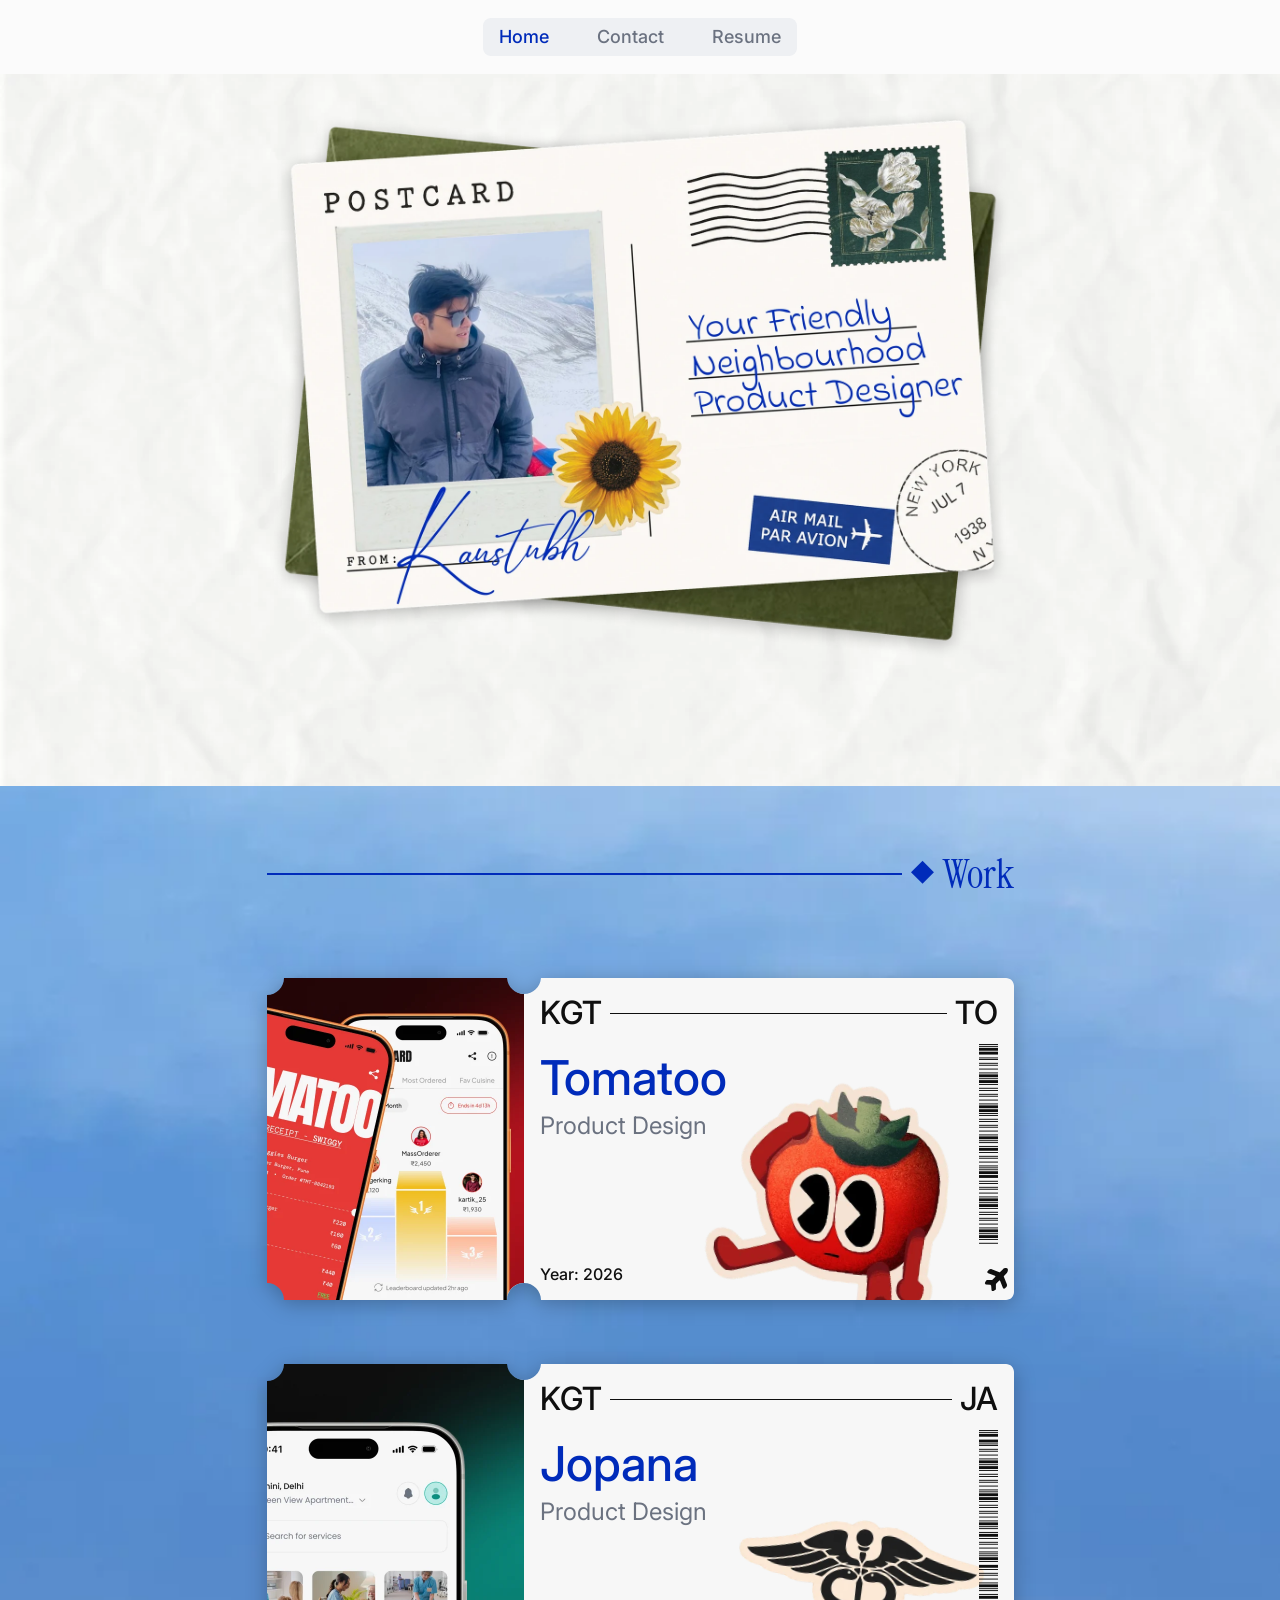
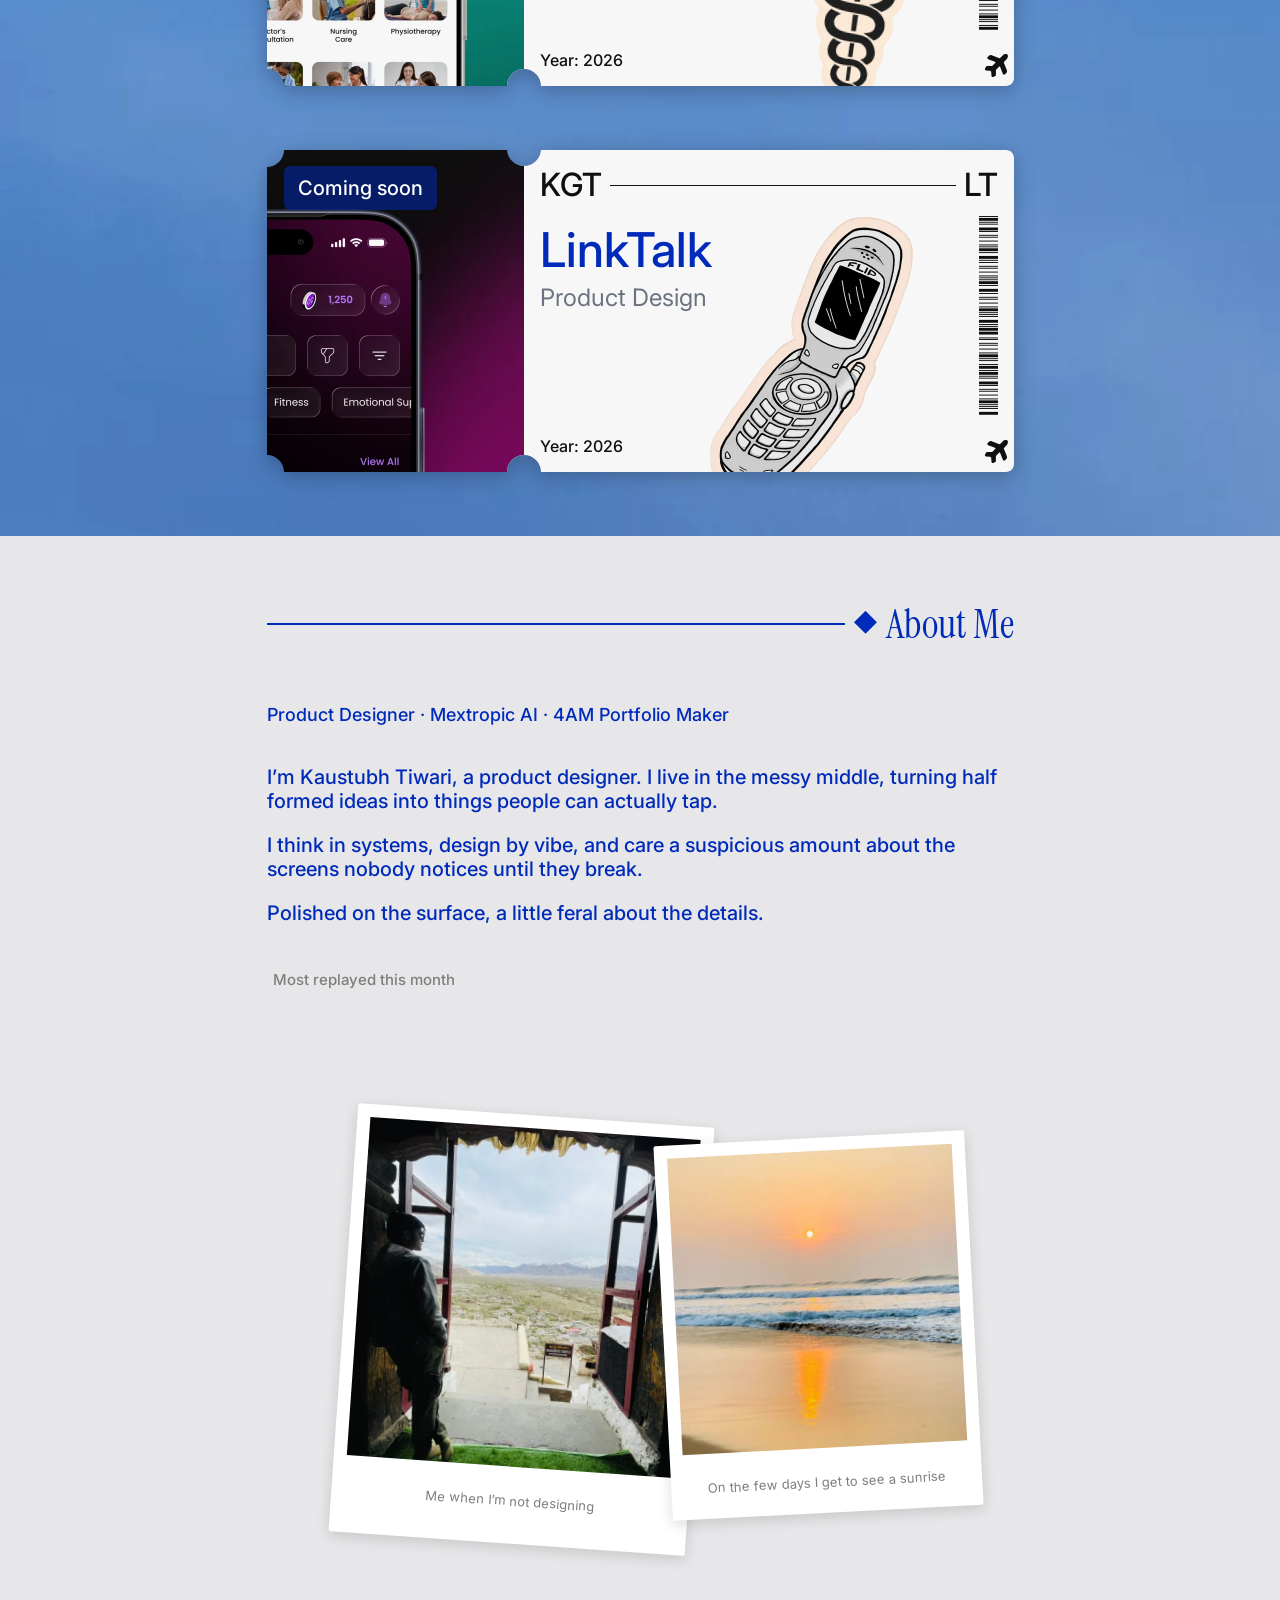
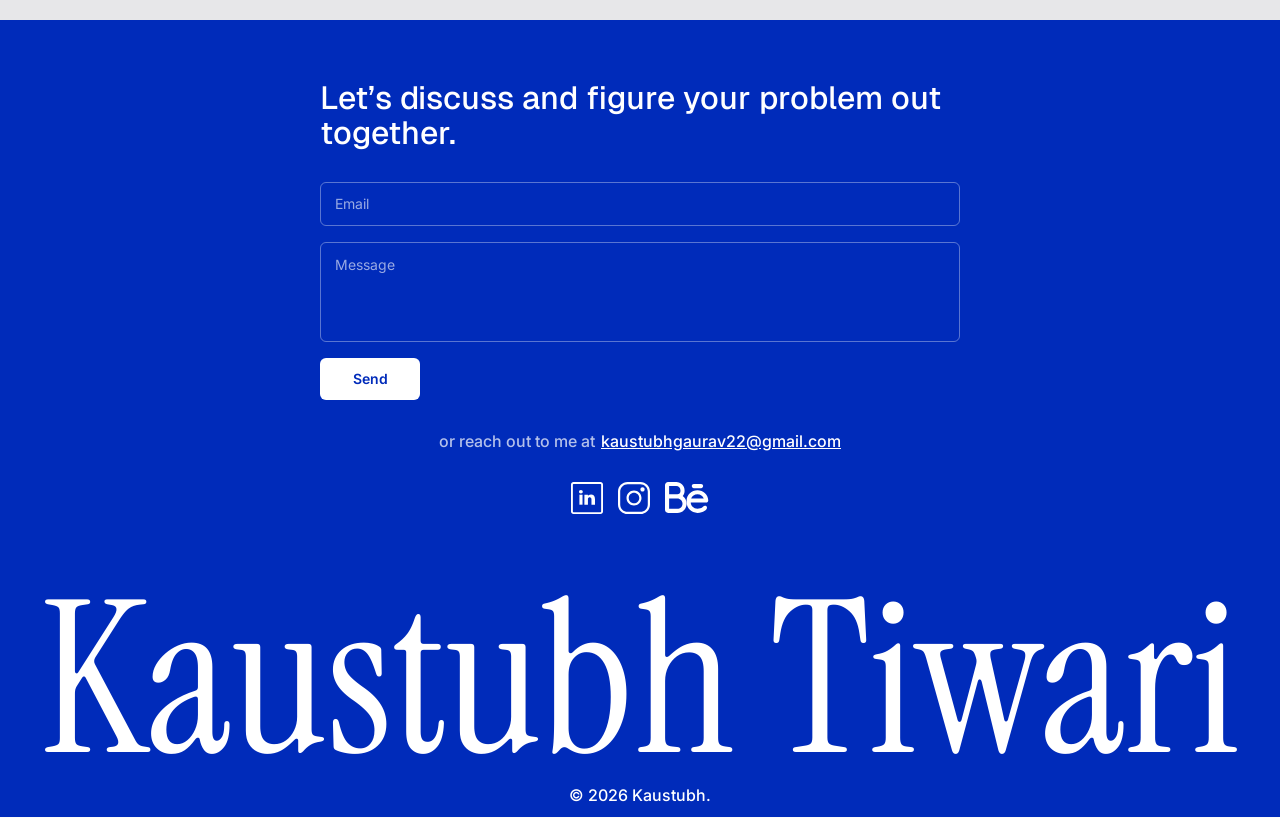
==== commit c46b5ddf: "Publish the redesigned portfolio Brings the site in line with the current Figma at both desktop and " ====
--- a/index.html
+++ b/index.html
@@ -11,32 +11,36 @@
 <link rel="icon" href="assets/avatar.png">
 <link rel="preconnect" href="https://fonts.googleapis.com">
 <link rel="preconnect" href="https://fonts.gstatic.com" crossorigin>
-<link href="https://fonts.googleapis.com/css2?family=Inter:wght@400;500;600&family=Instrument+Serif&family=Geist:wght@400;500&family=Geist+Mono&display=swap" rel="stylesheet">
+<link href="https://fonts.googleapis.com/css2?family=Inter:wght@400;500;600&family=Instrument+Serif&family=Geist:wght@400;500&family=Geist+Mono&family=Libre+Barcode+39+Extended&display=swap" rel="stylesheet">
 <link rel="stylesheet" href="styles.css">
 </head>
 <body>
 
 <nav class="nav">
-  <a class="pill" href="index.html">Home</a>
-  <a class="pill" href="work.html">Work</a>
-  <a class="pill" href="#contact">Contact</a>
-  <a class="pill" href="https://drive.google.com/file/d/1IlaySMHLkv5Y7w4LRYgcFy8eMSJbB-ok/view?usp=sharing" target="_blank" rel="noopener">Resume</a>
+  <div class="pills">
+    <a class="pill" href="index.html" aria-current="page">Home</a>
+    <a class="pill" href="#contact">Contact</a>
+    <a class="pill" href="https://drive.google.com/file/d/1IlaySMHLkv5Y7w4LRYgcFy8eMSJbB-ok/view?usp=sharing" target="_blank" rel="noopener">Resume</a>
+  </div>
 </nav>
 
-<main class="col">
+<!-- Each panel is a full width opaque sheet that pins and then gets covered by the
+     next one climbing over it. They are direct children of body on purpose: a
+     wrapper element would become the sticky containing block and leave the panel
+     no room to travel. stack.js sets each panel's sticky offset. -->
+<header class="panel panel--hero">
+    <div class="col">
+      <!-- The postcard is one composed graphic, so the headline lives in the artwork.
+           This h1 keeps that line in the document for search and screen readers. -->
+      <h1 class="sr-only">Kaustubh Tiwari, your friendly neighbourhood product designer</h1>
+      <img class="postcard" src="assets/postcard-hero.webp"
+           alt="A postcard signed from Kaustubh, carrying a photo of him in the mountains, a sunflower, an air mail stamp and the handwritten line: Your Friendly Neighbourhood Product Designer"
+           width="1600" height="1250" fetchpriority="high">
+    </div>
+</header>
 
-  <header class="hero">
-    <div class="avatar-row">
-      <div class="avatar-wrap">
-        <img class="avatar" src="assets/avatar.png" alt="Kaustubh Tiwari" width="85" height="85">
-      </div>
-    </div>
-    <p class="name">Kaustubh Tiwari</p>
-    <div class="tagline">
-      <p>Product designer who lives in the messy middle, turning half formed ideas into things people can actually tap.</p>
-      <p>Polished on the surface, a little feral about the details.</p>
-    </div>
-  </header>
+<main class="panel panel--work">
+   <div class="col">
 
   <section class="section" id="work">
     <div class="head">
@@ -44,67 +48,78 @@
       <span class="dia">&#9670;</span>
       <h2 class="label">Work</h2>
     </div>
+    <!-- Boarding pass cards. The artwork differs between layouts rather than
+         reflowing: a shaped stub beside the body on desktop, a full width still
+         above it on mobile, so <picture> fetches only the one in play. -->
     <div class="work-list">
 
-      <a class="card" href="case-tomatoo.html">
-        <div class="card-media">
-          <img src="assets/tomatoo.webp" alt="Tomatoo" width="1216" height="936">
+      <a class="ticket" href="case-tomatoo.html">
+        <div class="ticket-face">
+          <div class="ticket-inner">
+            <picture class="ticket-shot">
+              <source media="(min-width: 681px)" srcset="assets/work/stub-tomatoo.webp">
+              <img src="assets/work/shot-tomatoo.webp" alt="Tomatoo app screens" loading="lazy">
+            </picture>
+            <p class="ticket-route"><span>KGT</span><span class="ticket-rule"></span><span>TO</span></p>
+            <p class="ticket-title">Tomatoo</p>
+            <p class="ticket-kind">Product Design<span class="ticket-kind-year"> | 2026</span></p>
+            <p class="ticket-year">Year: 2026</p>
+            <img class="ticket-mascot ticket-mascot--tomatoo" src="assets/work/mascot-tomatoo.webp" alt="" loading="lazy">
+            <span class="ticket-tear"></span>
+            <span class="ticket-barcode">Tomatoo</span>
+            <span class="ticket-plane"></span>
+          </div>
         </div>
-        <div class="caption">Tomatoo <span class="dia">&#9670;</span> Product Design</div>
       </a>
 
-      <a class="card" href="case-jopana.html">
-        <div class="card-media">
-          <img src="assets/jopana.webp" alt="Jopana" width="1216" height="936">
+      <a class="ticket" href="case-jopana.html">
+        <div class="ticket-face">
+          <div class="ticket-inner">
+            <picture class="ticket-shot">
+              <source media="(min-width: 681px)" srcset="assets/work/stub-jopana.webp">
+              <img src="assets/work/shot-jopana.webp" alt="Jopana app screens" loading="lazy">
+            </picture>
+            <p class="ticket-route"><span>KGT</span><span class="ticket-rule"></span><span>JA</span></p>
+            <p class="ticket-title">Jopana</p>
+            <p class="ticket-kind">Product Design<span class="ticket-kind-year"> | 2026</span></p>
+            <p class="ticket-year">Year: 2026</p>
+            <img class="ticket-mascot ticket-mascot--jopana" src="assets/work/mascot-jopana.webp" alt="" loading="lazy">
+            <span class="ticket-tear"></span>
+            <span class="ticket-barcode">Jopanaa</span>
+            <span class="ticket-plane"></span>
+          </div>
         </div>
-        <div class="caption">Jopana <span class="dia">&#9670;</span> Product Design</div>
       </a>
 
-      <a class="card" href="#">
-        <div class="card-media">
-          <img src="assets/linktalk.webp" alt="LinkTalk" width="1216" height="936">
-          <span class="tag">Coming soon</span>
-        </div>
-        <div class="caption">LinkTalk <span class="dia">&#9670;</span> Product Design</div>
-      </a>
-
-    </div>
-  </section>
-
-  <section class="section">
-    <div class="head">
-      <h2 class="label">Experience</h2>
-      <span class="dia">&#9670;</span>
-      <span class="rule"></span>
-    </div>
-    <div class="exp-rows">
-
-      <div class="exp-row">
-        <div class="exp-date">2024 to 2025</div>
-        <div class="exp-detail">
-          <div class="exp-role">UIUX Designer <span class="dia">&#9670;</span> Freelance</div>
-          <p class="exp-desc">Worked on multiple projects including websites, dashboards and applications.</p>
-        </div>
-      </div>
-
-      <div class="exp-row">
-        <div class="exp-date">2025 to 2026</div>
-        <div class="exp-detail">
-          <div class="exp-role">Product Designer <span class="dia">&#9670;</span> Superkit</div>
-          <p class="exp-desc">Owned end to end design of all the components of Superkit.</p>
-        </div>
-      </div>
-
-      <div class="exp-row">
-        <div class="exp-date">2026 to Present</div>
-        <div class="exp-detail">
-          <div class="exp-role">Product Designer <span class="dia">&#9670;</span> Mextropic AI</div>
-          <p class="exp-desc">Shipped 3 MVP designs while working with a team and 2 MVP designs while working alone.</p>
+      <!-- no case study to link to yet, so this one is deliberately not an anchor -->
+      <div class="ticket ticket--soon">
+        <div class="ticket-face">
+          <div class="ticket-inner">
+            <picture class="ticket-shot">
+              <source media="(min-width: 681px)" srcset="assets/work/stub-linktalk.webp">
+              <img src="assets/work/shot-linktalk.webp" alt="LinkTalk app screens" loading="lazy">
+            </picture>
+            <p class="ticket-route"><span>KGT</span><span class="ticket-rule"></span><span>LT</span></p>
+            <p class="ticket-title">LinkTalk</p>
+            <p class="ticket-kind">Product Design<span class="ticket-kind-year"> | 2026</span></p>
+            <p class="ticket-year">Year: 2026</p>
+            <img class="ticket-mascot ticket-mascot--linktalk" src="assets/work/mascot-linktalk.webp" alt="" loading="lazy">
+            <span class="ticket-tear"></span>
+            <span class="ticket-barcode">LinkTaLk</span>
+            <span class="ticket-plane"></span>
+            <span class="ticket-soon">Coming soon</span>
+          </div>
         </div>
       </div>
 
     </div>
   </section>
+
+   </div>
+</main>
+
+<section class="panel panel--about">
+   <div class="col">
 
   <section class="section" id="about">
     <div class="head">
@@ -145,9 +160,10 @@
     </div>
   </section>
 
-</main>
+   </div>
+</section>
 
-<footer class="footer" id="contact">
+<footer class="footer panel panel--footer" id="contact">
   <div class="contact">
     <h2>Let&rsquo;s discuss and figure your problem out together.</h2>
 
@@ -175,6 +191,8 @@
   </div>
 </footer>
 
+<script src="stack.js" defer></script>
+<script src="smooth-scroll.js" defer></script>
 <script src="reveal.js" defer></script>
 </body>
 </html>
--- a/styles.css
+++ b/styles.css
@@ -1,14 +1,16 @@
 /* Kaustubh Tiwari — portfolio
-   Column is a fixed 640 on desktop and laptop; mobile reflows at 640px viewport. */
+   The page is a stack of full width sheets that pin and cover each other.
+   Content sits in a 747 column on desktop and reflows below 680. */
 
 :root {
   --blue: #002bba;
   --bg: #fbfbfb;
   --pill: #eef0f3;
   --grey: #7e7e7e;
+  --muted: #6b7280; /* nav item at rest */
+  --ink: #0f0f0f;   /* nav item on hover */
   --border: #e7eaee;
-  --col: 640px;
-  --media-radius: 8px;
+  --col: 747px;
 }
 
 *, *::before, *::after { box-sizing: border-box; }
@@ -27,33 +29,62 @@
   -webkit-font-smoothing: antialiased;
 }
 
+/* the hero paper band runs the full viewport width, wider than its container */
+body { overflow-x: clip; }
+
 img { display: block; max-width: 100%; }
 a { color: inherit; }
 
+/* in the accessibility tree, out of the visual layout */
+.sr-only {
+  position: absolute;
+  width: 1px; height: 1px;
+  margin: -1px; padding: 0;
+  overflow: hidden;
+  clip-path: inset(50%);
+  white-space: nowrap;
+  border: 0;
+}
+
 /* ---------- nav ---------- */
+/* One grey tray holding all four items, rather than four separate pills. */
 .nav {
   display: flex;
   justify-content: center;
   align-items: center;
-  gap: 54px;
   height: 74px;
   padding: 0 16px;
+  background: rgb(251 251 251 / 0.88);
+  backdrop-filter: blur(6px);
+  -webkit-backdrop-filter: blur(6px);
+}
+.pills {
+  display: flex;
+  align-items: center;
   flex-wrap: wrap;
+  justify-content: center;
+  gap: 16px;
+  border-radius: 8px;
+  background: var(--pill);
 }
 .pill {
-  padding: 6px 12px;
-  border-radius: 999px;
-  background: var(--pill);
+  padding: 8px 16px;
+  border-radius: 8px;
+  color: var(--muted);
   font-size: 18px;
   line-height: 21.6px;
   text-decoration: none;
-  transition: background 120ms ease, color 120ms ease;
-}
-.pill:hover, .pill:focus-visible { background: var(--blue); color: #fff; }
+  transition: color 120ms ease;
+}
+.pill:hover, .pill:focus-visible { color: var(--ink); }
+.pill[aria-current="page"] { color: var(--blue); }
 
 /* ---------- column ---------- */
+/* 747 on desktop, but it has to give way to a 32px gutter before the viewport
+   gets narrower than the column itself, or the page scrolls sideways between
+   the column width and the 680 mobile breakpoint. */
 .col {
-  width: var(--col);
+  width: min(var(--col), calc(100% - 64px));
   margin: 0 auto;
   padding: 32px 0 96px;
   display: flex;
@@ -61,19 +92,37 @@
   gap: 56px;
 }
 
-/* ---------- hero ---------- */
-.hero { display: flex; flex-direction: column; gap: 16px; }
-.avatar-row { display: flex; align-items: flex-end; gap: 12px; }
-.avatar-wrap { position: relative; width: 85px; height: 85px; flex: none; }
-.avatar { width: 85px; height: 85px; border-radius: 10px; object-fit: cover; }
-.status-dot {
-  position: absolute; right: 0; bottom: 0;
-  width: 10px; height: 10px; border-radius: 50%;
-  background: var(--blue); border: 2px solid var(--bg);
-}
-.name { font-size: 16px; line-height: 24px; margin: 0; font-weight: 500; }
-.tagline { display: flex; flex-direction: column; gap: 19px; width: 608px; max-width: 100%; }
-.tagline p { margin: 0; font-size: 24px; line-height: 28.8px; }
+/* ---------- stacked sheets ---------- */
+/* Each section is a full width opaque panel that pins, then gets covered by the
+   next one climbing over it. Panels paint in document order, so a later sheet
+   covers an earlier one without any z-index bookkeeping.
+
+   No sticky offset is set here on purpose. Sticky with no offset never sticks,
+   so without JavaScript this is an ordinary scrolling page. stack.js measures
+   each panel and sets the offset, because the value depends on whether the panel
+   is taller than the screen. See the note in that file. */
+.panel {
+  position: sticky;
+  display: flex;
+  justify-content: center;
+}
+.panel .col { padding-block: 64px; }
+
+.panel--hero { background: url("assets/paper-texture.webp") center / cover no-repeat; }
+.panel--hero .col { padding-block: 32px 96px; }
+/* the two sections are spaced differently in the design, so they are set per panel */
+.panel--work .section { gap: 80px; }
+.panel--about .section { gap: 56px; }
+.panel--work { background: url("assets/sky-panel.webp") center / cover no-repeat; }
+.panel--about { background: #e7e7e9; }
+.panel--footer { background: var(--blue); }
+
+/* Nothing comes over the footer, so it never pins. It still has to be positioned:
+   static content paints underneath positioned siblings, so a static footer would
+   slide behind the pinned About panel instead of over it. */
+.panel--footer { position: relative; }
+
+.postcard { width: 100%; height: auto; }
 
 /* ---------- section header: rule + diamond + serif label ---------- */
 .section { display: flex; flex-direction: column; gap: 24px; }
@@ -88,58 +137,136 @@
   margin: 0;
 }
 
-/* ---------- work cards ---------- */
-.work-list { display: flex; flex-direction: column; gap: 16px; }
-.card {
+/* ---------- work: boarding pass cards ---------- */
+/* The ticket silhouette, notches and all, is an SVG used as a mask, so the card's
+   background colour shows through it. That is what lets hover repaint the whole
+   shape rather than needing a second image.
+
+   Everything inside is positioned in the design's own pixels. --u is one design
+   pixel expressed in container query units, so the entire card scales as one
+   piece when the column is narrower than the width it was drawn at, instead of
+   the text staying put while the layout shrinks under it. */
+.work-list { display: flex; flex-direction: column; gap: 64px; }
+
+.ticket {
+  display: block;
+  text-decoration: none;
+  /* on the wrapper, not the masked face: filter would otherwise run before the
+     mask and cast a rectangular shadow around a notched card */
+  filter: drop-shadow(0 4px 10px rgb(0 0 0 / 0.25));
+}
+.ticket-face {
+  position: relative;
+  container-type: inline-size;
+  aspect-ratio: 747 / 322;
+  background: var(--ticket-bg);
+  -webkit-mask: url("assets/work/ticket-desktop.svg") no-repeat top left / 100% 100%;
+  mask: url("assets/work/ticket-desktop.svg") no-repeat top left / 100% 100%;
+  --ticket-bg: #f7f7f7;
+  --ticket-ink: #0f0f0f;
+  --ticket-title: var(--blue);
+  --ticket-kind: var(--muted);
+}
+/* A custom property does not interpolate, so changing --ticket-ink alone would
+   snap. Each property that reads one carries its own transition instead, and
+   they all run on the same curve so the stub and its contents turn together. */
+.ticket-face,
+.ticket-route, .ticket-title, .ticket-kind, .ticket-year,
+.ticket-barcode, .ticket-rule, .ticket-plane {
+  transition: background-color 260ms ease, color 260ms ease;
+}
+.ticket:hover .ticket-face,
+.ticket:focus-visible .ticket-face {
+  --ticket-bg: var(--blue);
+  --ticket-ink: #f7f7f7;
+  --ticket-title: #f7f7f7;
+  --ticket-kind: #aaaeb6;
+}
+.ticket-inner {
+  position: absolute;
+  inset: 0;
+  --u: calc(100cqw / 747);
+}
+.ticket-inner > * { position: absolute; margin: 0; }
+
+/* desktop: the artwork is a shaped stub down the left edge */
+.ticket-shot { left: 0; top: 0; width: calc(257 * var(--u)); height: 100%; }
+.ticket-shot img { width: 100%; height: 100%; object-fit: cover; }
+
+.ticket-route {
+  left: calc(273 * var(--u));
+  right: calc(16 * var(--u));
+  top: calc(16 * var(--u));
   display: flex;
-  flex-direction: column;
-  gap: 12px;
-  padding: 16px;
-  text-decoration: none;
-  border-radius: 8px;
-}
-.card-media {
-  position: relative;
-  border-radius: var(--media-radius);
-  overflow: hidden;
-  background: var(--pill);
-  line-height: 0;
-}
-/* The radius goes on the image too, not just the wrapper: an inline img sits on
-   the text baseline, so the wrapper grows a few px taller than the image and its
-   rounded corners end up below the image's own square ones. */
-.card-media img {
-  display: block;
-  width: 100%; height: auto;
-  aspect-ratio: 608 / 468;
-  object-fit: cover;
-  border-radius: var(--media-radius);
-}
-.tag {
-  position: absolute; top: 16px; left: 16px;
-  padding: 10px 14px;
-  border-radius: 6px;
-  background: rgb(0 43 186 / 0.22);
+  align-items: center;
+  gap: calc(8 * var(--u));
+  font-size: calc(32 * var(--u));
+  line-height: 1.2;
+  color: var(--ticket-ink);
+}
+.ticket-rule { flex: 1; height: 1px; background: currentColor; }
+
+.ticket-title {
+  left: calc(273 * var(--u));
+  top: calc(71 * var(--u));
+  font-size: calc(48 * var(--u));
+  line-height: 1.21;
+  color: var(--ticket-title);
+}
+.ticket-kind {
+  left: calc(273 * var(--u));
+  top: calc(133 * var(--u));
+  font-weight: 400;
+  font-size: calc(24 * var(--u));
+  line-height: 1.21;
+  color: var(--ticket-kind);
+}
+.ticket-kind-year { display: none; } /* desktop splits the year onto its own line */
+.ticket-year {
+  left: calc(273 * var(--u));
+  top: calc(287 * var(--u));
+  font-size: calc(16 * var(--u));
+  line-height: 1.2;
+  color: var(--ticket-ink);
+}
+
+/* mascots overflow the card and are clipped by the mask, as drawn */
+.ticket-mascot { transform-origin: center; }
+.ticket-mascot--tomatoo  { left: calc(428.4 * var(--u)); top: calc(94 * var(--u));    width: calc(267 * var(--u)); transform: rotate(5.24deg); }
+.ticket-mascot--jopana   { left: calc(436.4 * var(--u)); top: calc(117 * var(--u));   width: calc(301.4 * var(--u)); transform: rotate(6.92deg); }
+.ticket-mascot--linktalk { left: calc(402 * var(--u));   top: calc(66 * var(--u));    width: calc(284 * var(--u)); }
+
+.ticket-barcode {
+  left: calc(715 * var(--u));
+  top: calc(166 * var(--u));
+  transform: translate(-50%, -50%) rotate(90deg);
+  font-family: "Libre Barcode 39 Extended", "Geist Mono", monospace;
+  font-size: calc(32 * var(--u));
+  line-height: 1;
+  white-space: nowrap;
+  color: var(--ticket-ink);
+}
+.ticket-plane {
+  left: calc(731.25 * var(--u));
+  top: calc(299.6 * var(--u));
+  width: calc(32 * var(--u));
+  height: calc(32 * var(--u));
+  transform: translate(-50%, -50%) rotate(45deg);
+  background: var(--ticket-ink);
+  -webkit-mask: url("assets/work/airplane.svg") no-repeat center / contain;
+  mask: url("assets/work/airplane.svg") no-repeat center / contain;
+}
+.ticket-tear { display: none; } /* desktop tears vertically, and the notches say so */
+.ticket-soon {
+  left: calc(16.5 * var(--u));
+  top: calc(15.6 * var(--u));
+  padding: calc(10 * var(--u)) calc(14 * var(--u));
+  border-radius: calc(6 * var(--u));
+  background: rgb(0 43 186 / 0.52);
   color: #fff;
-  font-size: 20px;
-  line-height: 24px;
-  backdrop-filter: blur(2px);
-}
-.caption { display: flex; align-items: center; gap: 6px; font-size: 20px; line-height: 24px; }
-.caption .dia { font-size: 14px; line-height: 20px; }
-
-/* ---------- work page ---------- */
-/* same card geometry as the home page, plus borders on the card and the image well */
-.col--work { gap: 88px; padding-top: 32px; }
-.page-title {
-  font-family: "Instrument Serif", Georgia, serif;
-  font-weight: 400;
-  font-size: 126px;
-  line-height: 1;
-  margin: 0;
-}
-.card--bordered { border: 1px solid var(--border); }
-.card-media--bordered { border: 1px solid var(--border); }
+  font-size: calc(20 * var(--u));
+  line-height: 1.2;
+}
 
 /* ---------- case study ---------- */
 /* column widens from 640 to 1160 on case study pages */
@@ -157,7 +284,7 @@
 .meta { display: flex; gap: 0; }
 .meta-col { display: flex; flex-direction: column; gap: 11px; }
 .meta-col--overview { width: 528px; flex: none; }
-.meta-col--year { width: 75px; flex: none; margin-left: 1057px; }
+.meta-col--year { width: 75px; flex: none; margin-left: auto; }
 .meta-label { font-size: 16px; line-height: 19px; }
 .meta-value { margin: 0; font-size: 20px; line-height: 24px; }
 
@@ -174,6 +301,10 @@
 .prose { flex: 1; display: flex; flex-direction: column; gap: 24px; }
 .prose p { margin: 0; font-size: 20px; line-height: 24px; color: var(--grey); }
 .prose strong { font-weight: 700; }
+.prose ul { margin: 0; padding-left: 22px; display: flex; flex-direction: column; gap: 12px; }
+.prose li { font-size: 20px; line-height: 24px; color: var(--grey); }
+/* a label heading sits tight to the list it introduces */
+.prose-label + ul { margin-top: -12px; }
 
 /* ---------- reveal on scroll ---------- */
 .reveal {
@@ -186,45 +317,35 @@
 /* if JS never runs, nothing should stay invisible */
 .no-js .reveal { opacity: 1; transform: none; }
 
-/* ---------- experience ---------- */
-.exp-rows { display: flex; flex-direction: column; gap: 24px; }
-.exp-row { display: flex; align-items: flex-start; gap: 8px; }
-.exp-date {
-  flex: none; width: 168px;
-  font-family: "Geist Mono", ui-monospace, monospace;
-  font-weight: 400;
-  font-size: 12px;
-  line-height: 16px;
-  color: var(--grey);
-}
-.exp-detail { flex: 1; display: flex; flex-direction: column; gap: 8px; }
-.exp-role { display: flex; align-items: center; gap: 6px; font-size: 18px; line-height: 21.6px; }
-.exp-role .dia { font-size: 14px; line-height: 20px; }
-.exp-desc { margin: 0; font-weight: 400; font-size: 16px; line-height: 19.2px; color: var(--grey); }
-
 /* ---------- about ---------- */
-.about-body { display: flex; flex-direction: column; gap: 28px; }
+.about-body { display: flex; flex-direction: column; gap: 40px; }
 .lead { margin: 0; font-size: 18px; line-height: 21.6px; }
 .paras { display: flex; flex-direction: column; gap: 20px; }
 .paras p { margin: 0; font-size: 20px; line-height: 24px; }
 
 /* ---------- most replayed ---------- */
-.replayed { display: flex; flex-direction: column; gap: 28px; }
-.replayed-label { font-size: 15px; line-height: 18px; padding: 6px 0 6px 6px; }
+.replayed { display: flex; flex-direction: column; gap: 40px; }
+.replayed-label { font-size: 15px; line-height: 18px; padding: 6px 0 6px 6px; color: var(--grey); }
 /* Spotify compact embed — 80px is the short player, matching the reference's 81px bar */
 .track {
   display: block;
   width: 100%;
-  height: 80px;
+  height: 81px;
   border: 0;
   border-radius: 8px;
   color-scheme: normal; /* stops the iframe inheriting a forced dark scheme */
 }
 
-/* polaroids overlap and tilt; stage is fixed so they can bleed past the column */
+/* Polaroids overlap and tilt inside a fixed stage so they can bleed past it.
+   The design keeps them at their original size in the wider column and simply
+   re-centres them, and the tilts run the other way now: the left photo leans
+   clockwise, the right one back against it. */
 .polaroids { position: relative; height: 440px; }
 .polaroid {
   position: absolute;
+  /* a figure carries a default margin of 1em 40px, which would silently shift
+     every coordinate below by 40 across and 16 down */
+  margin: 0;
   background: #fff;
   border-radius: 2px;
   box-shadow: 0 4px 14px rgb(0 0 0 / 0.14);
@@ -239,9 +360,9 @@
   line-height: 16px;
   color: var(--grey);
 }
-.polaroid-1 { left: -13px; top: -9px; width: 357px; height: 429px; transform: rotate(-4deg); }
+.polaroid-1 { left: 76px; top: -1px; width: 357px; height: 429px; transform: rotate(4deg); }
 .polaroid-1 img { height: 339px; }
-.polaroid-2 { left: 328px; top: 12px; width: 311px; height: 375px; transform: rotate(3deg); }
+.polaroid-2 { left: 396px; top: 22px; width: 311px; height: 375px; transform: rotate(-3deg); }
 .polaroid-2 img { height: 297px; }
 
 /* ---------- footer ---------- */
@@ -253,7 +374,8 @@
   flex-direction: column;
   align-items: center;
 }
-.contact { width: var(--col); max-width: 100%; display: flex; flex-direction: column; align-items: center; gap: 31px; }
+/* the contact block is narrower than the page column in the design */
+.contact { width: 640px; max-width: 100%; display: flex; flex-direction: column; align-items: center; gap: 31px; }
 .contact h2 {
   margin: 0;
   align-self: stretch;
@@ -314,25 +436,82 @@
 /* ---------- mobile ---------- */
 @media (max-width: 680px) {
   :root { --col: 100%; }
-  .nav { gap: 8px; padding: 20px 16px; height: auto; }
-  .col { padding: 32px 16px 56px; gap: 40px; }
-  .tagline { width: 100%; gap: 14px; }
-  .tagline p { font-size: 16px; line-height: 19.2px; }
+  /* the tray tightens up rather than shrinking: items butt together, padding drops to 14 */
+  .nav { padding: 20px 16px; height: auto; }
+  .pills { gap: 0 0; row-gap: 8px; }
+  .pill { padding: 8px 14px; }
+  /* full bleed minus the 16px page padding, not the desktop 32px gutter */
+  .col { width: 100%; padding: 32px 16px 56px; gap: 40px; }
+  /* panels keep the 16px inline padding from .col and only tighten top and bottom */
+  .panel .col { padding-block: 40px; }
+  .panel--hero .col { padding-block: 32px 40px; }
   .head { height: auto; gap: 8px; }
   .head .label { font-size: 28px; line-height: 34px; }
   .head .dia { font-size: 18px; line-height: 22px; }
   .section { gap: 20px; }
-  .card { padding: 16px; }
-  .tag { font-size: 16px; line-height: 20px; padding: 8px 12px; top: 12px; left: 12px; }
-  .caption { font-size: 18px; line-height: 22px; }
-
-  /* date stacks above the role rather than sitting in a fixed left column */
-  .exp-row { flex-direction: column; gap: 16px; }
-  .exp-date { width: auto; }
-  .exp-rows { gap: 20px; }
-
-  .col--work { gap: 44px; padding-top: 24px; }
-  .page-title { font-size: 70px; }
+  .panel--work .section { gap: 64px; }
+  .panel--about .section { gap: 32px; }
+
+  /* the postcard is centred on the first screen rather than sitting under the nav */
+  .panel--hero { min-height: calc(100svh - 78px); align-items: center; }
+  .panel--hero .col { padding-block: 40px; }
+
+  /* ---------- mobile tickets ---------- */
+  /* Same content, different ticket: the card turns portrait, the artwork moves
+     from a side stub to a full width still, and the tear runs across it. */
+  .work-list { gap: 48px; }
+  .ticket-face {
+    aspect-ratio: 358 / 541;
+    border-radius: 8px;
+    /* the shape is 569 tall against a 541 card, so the drawn tail is cropped,
+       which is why this is sized by width and anchored to the top */
+    -webkit-mask: url("assets/work/ticket-mobile.svg") no-repeat top left / 100% auto;
+    mask: url("assets/work/ticket-mobile.svg") no-repeat top left / 100% auto;
+  }
+  .ticket-inner { --u: calc(100cqw / 358); }
+
+  .ticket-shot { left: 0; top: calc(58.5 * var(--u)); width: 100%; height: calc(275 * var(--u)); }
+  .ticket-route {
+    left: calc(16 * var(--u));
+    right: calc(16 * var(--u));
+    top: calc(16 * var(--u));
+    font-size: calc(24 * var(--u));
+  }
+  .ticket-title { left: calc(16 * var(--u)); top: calc(349 * var(--u)); font-size: calc(48 * var(--u)); }
+  .ticket-kind  { left: calc(16 * var(--u)); top: calc(411 * var(--u)); font-size: calc(16 * var(--u)); }
+  .ticket-kind-year { display: inline; } /* mobile folds the year into this line */
+  .ticket-year { display: none; }
+
+  .ticket-mascot--tomatoo  { left: calc(222.6 * var(--u)); top: calc(337.6 * var(--u)); width: calc(106.6 * var(--u)); }
+  .ticket-mascot--jopana   { left: calc(209 * var(--u));   top: calc(331 * var(--u));   width: calc(141.4 * var(--u)); }
+  .ticket-mascot--linktalk { left: calc(207 * var(--u));   top: calc(338 * var(--u));   width: calc(114 * var(--u)); }
+
+  /* the tear line runs between the two edge notches */
+  .ticket-tear {
+    display: block;
+    left: calc(25 * var(--u));
+    top: calc(463 * var(--u));
+    width: calc(308 * var(--u));
+    height: 1px;
+    background: repeating-linear-gradient(to right,
+      var(--ticket-ink) 0 calc(4 * var(--u)),
+      transparent calc(4 * var(--u)) calc(8 * var(--u)));
+  }
+  .ticket-barcode {
+    left: calc(29 * var(--u));
+    top: calc(477 * var(--u));
+    transform: rotate(180deg);
+    transform-origin: center;
+    font-size: calc(48 * var(--u));
+  }
+  .ticket-plane { display: none; }
+  .ticket-soon {
+    left: calc(16 * var(--u));
+    top: calc(74.4 * var(--u));
+    padding: calc(10 * var(--u)) calc(14 * var(--u));
+    border-radius: calc(6 * var(--u));
+    font-size: calc(20 * var(--u));
+  }
 
   /* case study: subheading stacks above the prose, meta stacks */
   .col--case { width: 100%; gap: 44px; padding: 40px 16px 56px; }
@@ -344,22 +523,26 @@
   .case-section { flex-direction: column; gap: 16px; }
   .case-head { width: auto; }
   .prose { gap: 16px; }
-  .prose p { font-size: 16px; line-height: 19.2px; }
+  .prose p, .prose li { font-size: 16px; line-height: 19.2px; }
+  .prose ul { gap: 10px; }
+  .prose-label + ul { margin-top: -6px; }
   .back { font-size: 16px; }
 
   .lead { font-size: 12px; line-height: 15px; }
   .paras { gap: 16px; }
   .paras p { font-size: 16px; line-height: 19.2px; }
-  .about-body { gap: 24px; }
+  .about-body { gap: 40px; }
+  .replayed { gap: 56px; }
 
   .replayed-label { font-size: 13px; line-height: 16px; }
 
+  /* same photos and tilts as desktop, re-placed for the narrower stage */
   .polaroids { height: 246px; }
   .polaroid { padding: 7px; }
   .polaroid figcaption { margin-top: 14px; font-size: 10px; line-height: 13px; }
-  .polaroid-1 { left: -7px; top: -5px; width: 200px; height: 240px; }
+  .polaroid-1 { left: 1px; top: 2px; width: 200px; height: 240px; }
   .polaroid-1 img { height: 190px; }
-  .polaroid-2 { left: 183px; top: 7px; width: 174px; height: 210px; }
+  .polaroid-2 { left: 188px; top: 11px; width: 174px; height: 210px; }
   .polaroid-2 img { height: 166px; }
 
   .footer { padding: 60px 16px 0; }
@@ -373,6 +556,13 @@
   .wordmark .copy { font-size: 14px; line-height: 17px; }
 }
 
+/* below 390 the tray no longer fits on one line, so buy the space back from padding
+   rather than letting Resume wrap onto a second row */
+@media (max-width: 400px) {
+  .nav { padding: 20px 12px; }
+  .pill { padding: 8px 12px; }
+}
+
 /* between mobile and 1160+, the case study column needs to shrink rather than overflow */
 @media (min-width: 681px) and (max-width: 1223px) {
   .col--case { width: 100%; padding-left: 32px; padding-right: 32px; }
@@ -383,4 +573,6 @@
   * { transition: none !important; }
   html { scroll-behavior: auto; }
   .reveal { opacity: 1; transform: none; }
-}
+  /* sheets scroll past each other normally instead of pinning and stacking */
+  .panel { position: static; }
+}
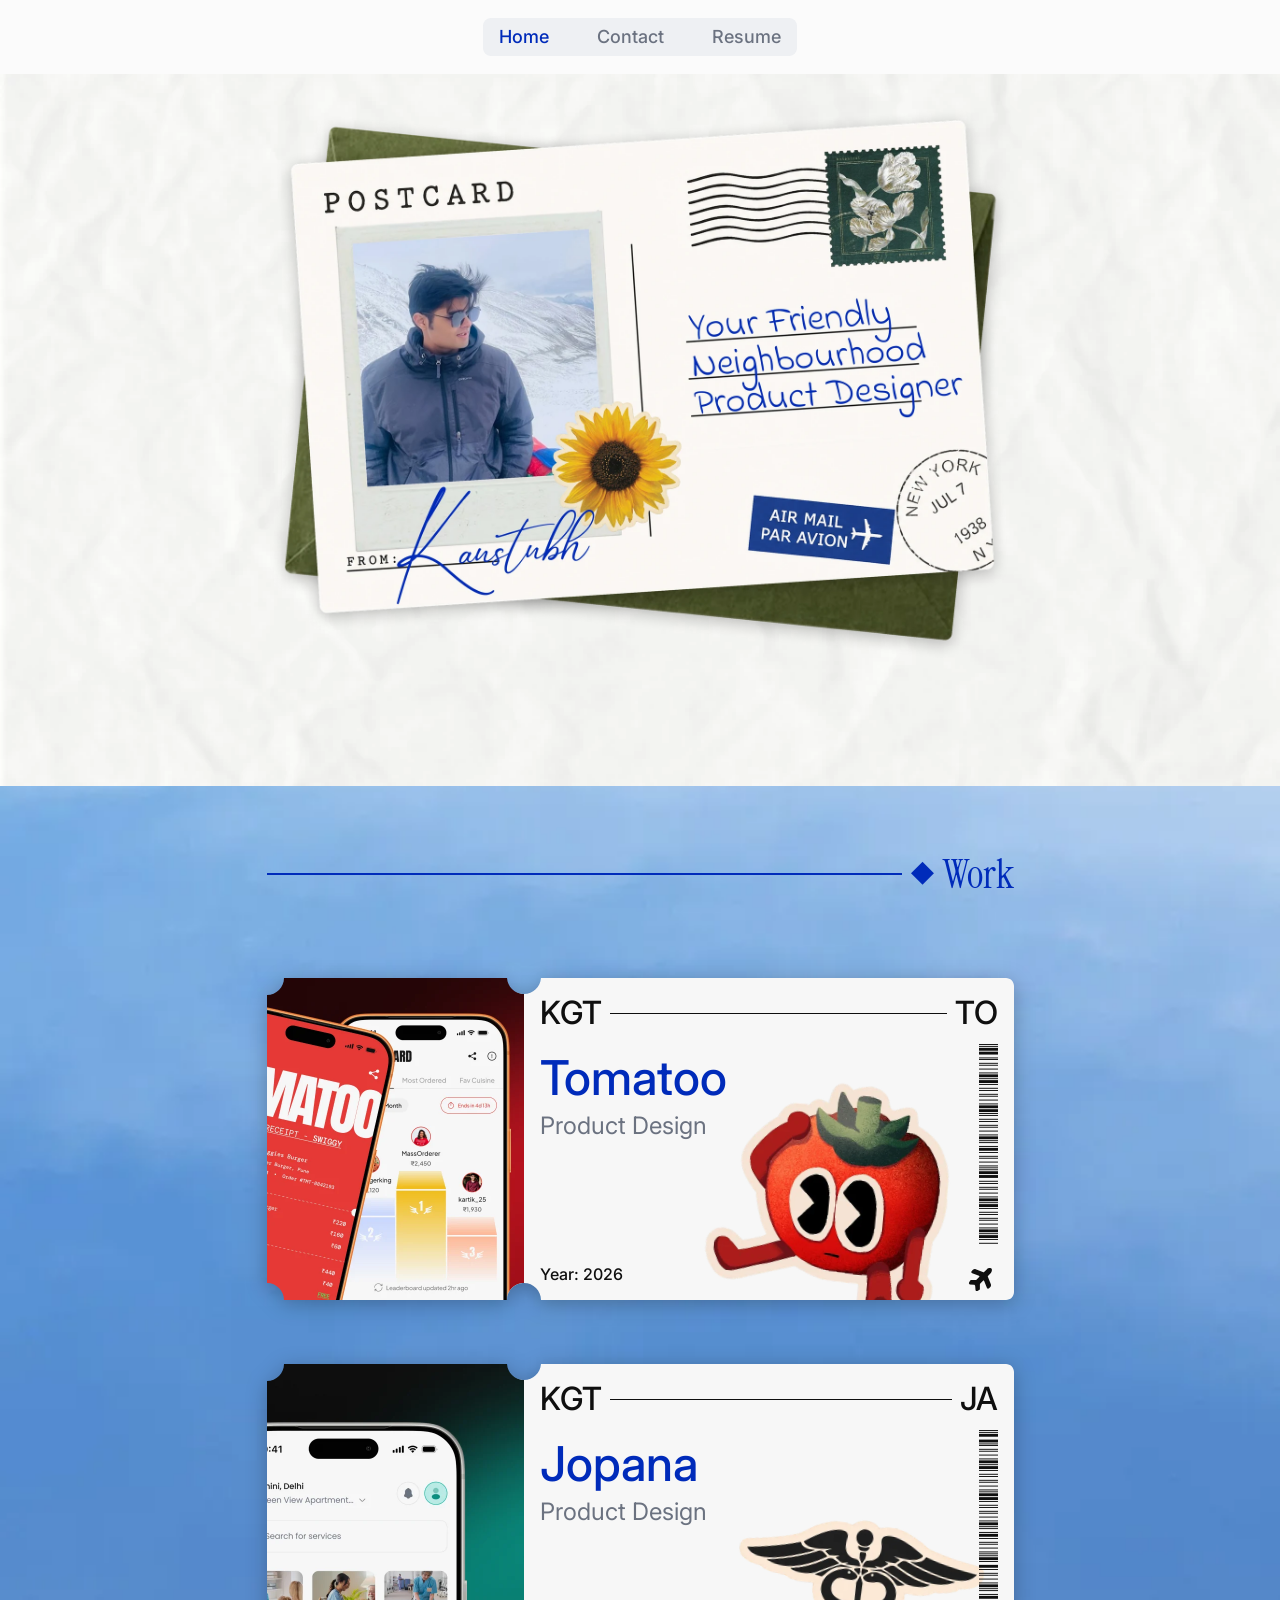
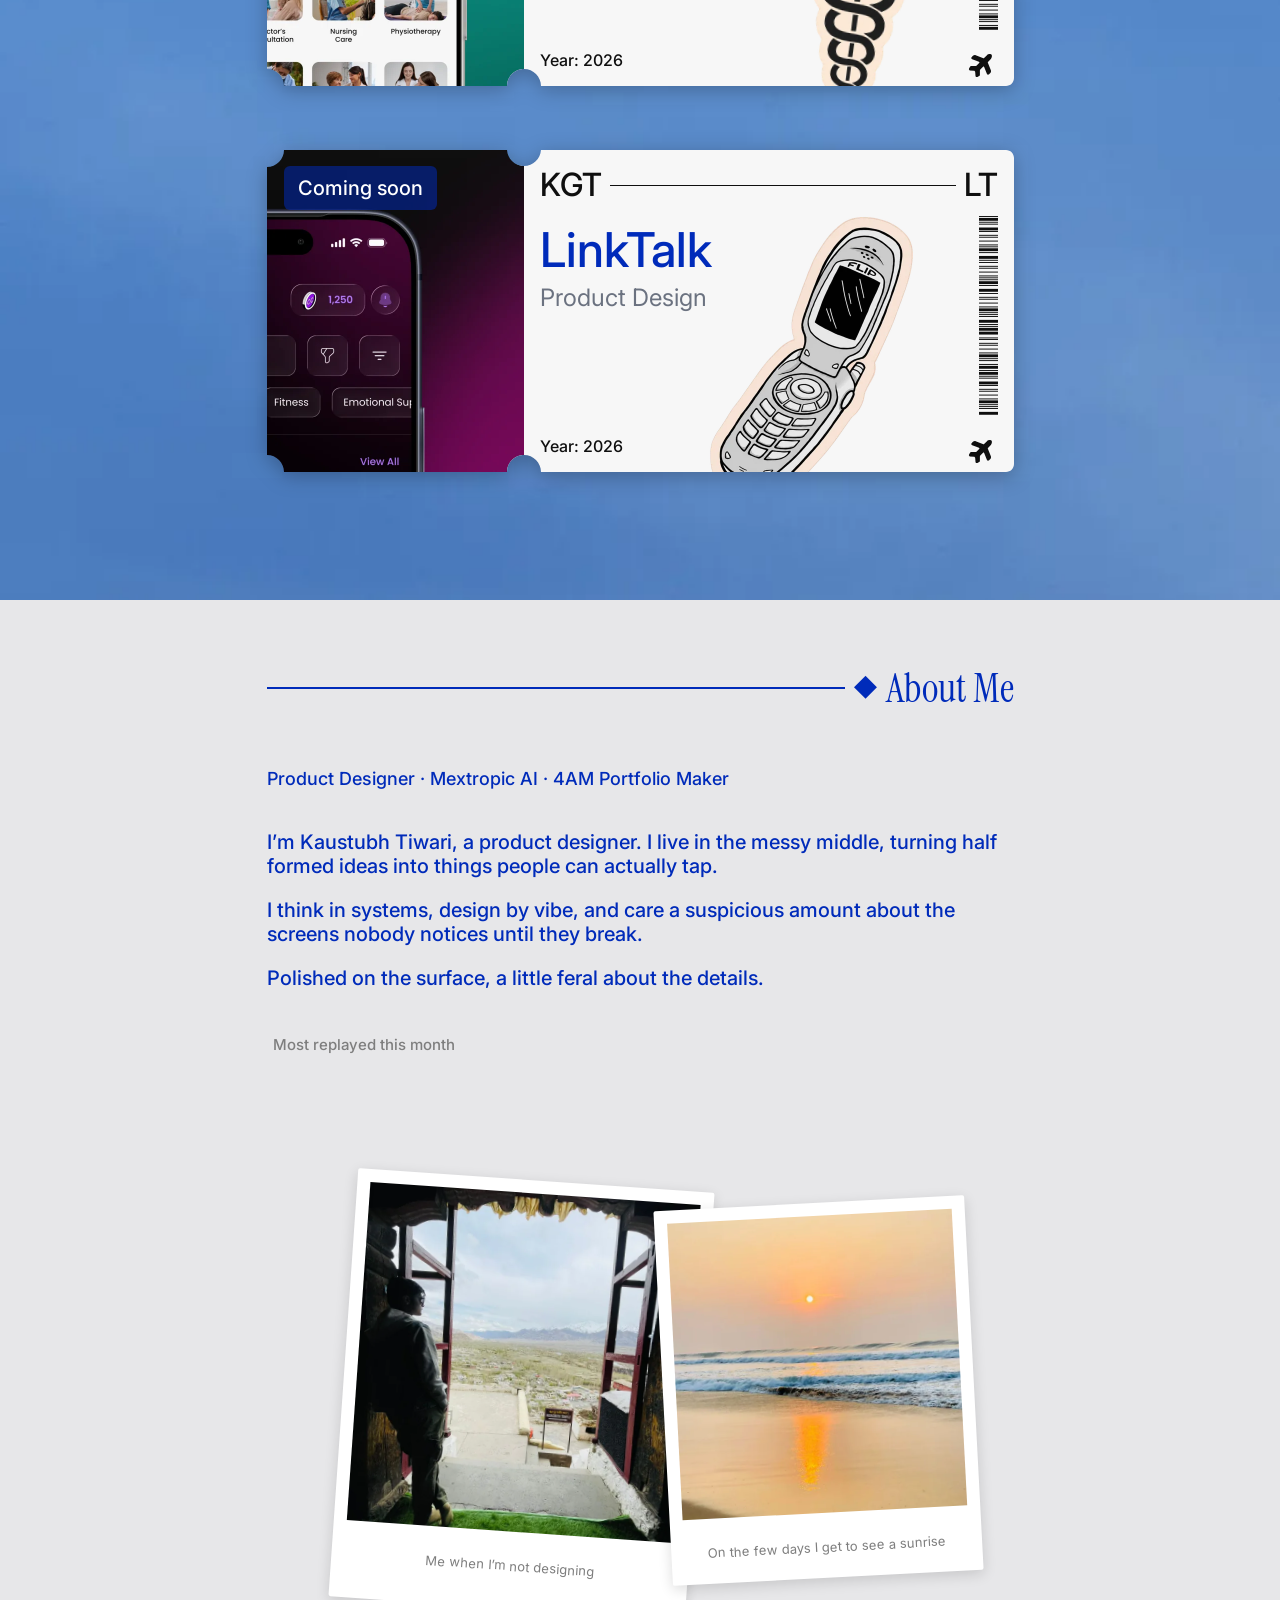
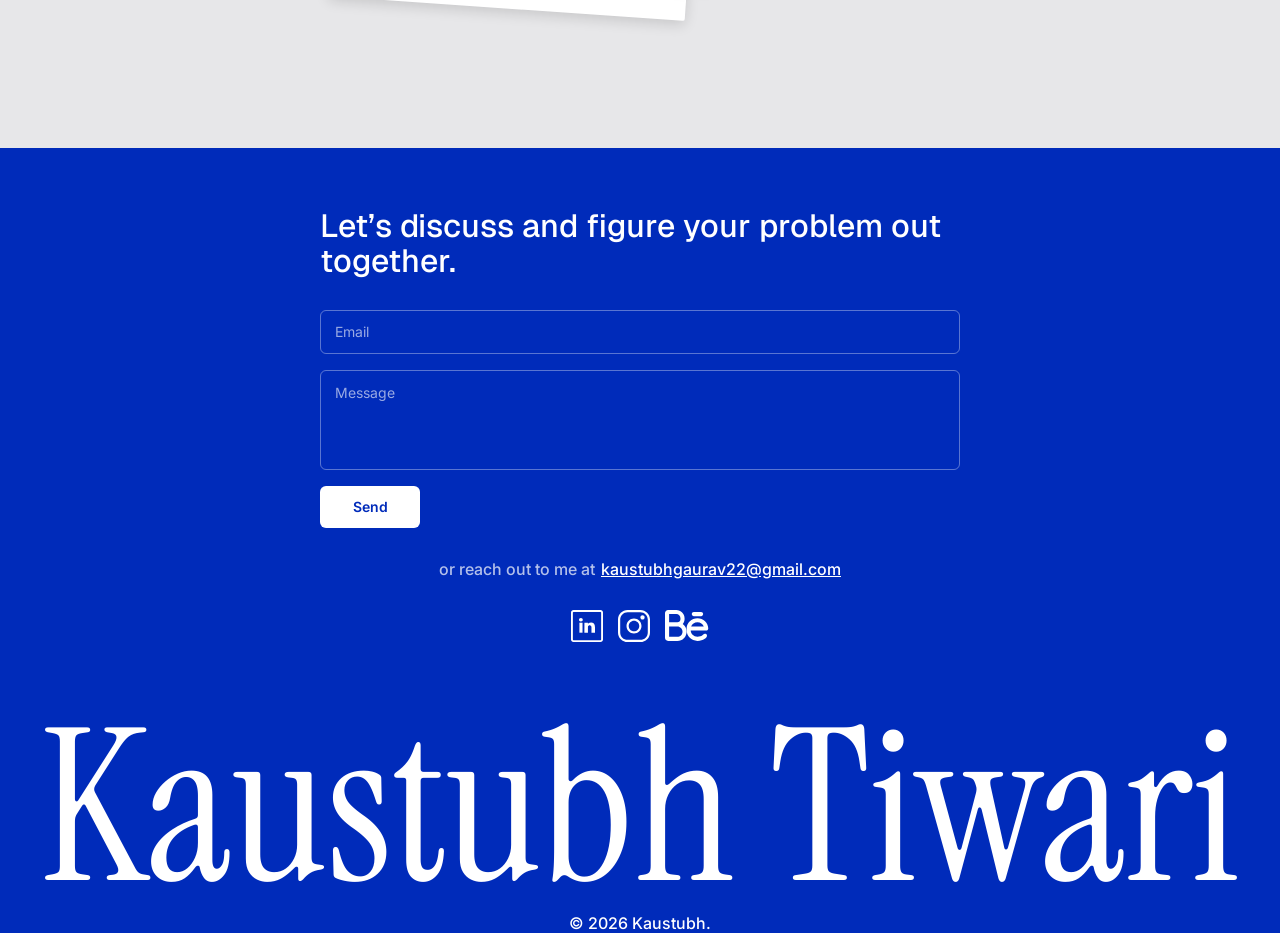
==== commit ea4f8ec6: "Animations: plane liftoff, barcode scan, ticket lift, postcard settle Co-Authored-By: Claude Opus 5 " ====
--- a/index.html
+++ b/index.html
@@ -12,6 +12,7 @@
 <link rel="preconnect" href="https://fonts.googleapis.com">
 <link rel="preconnect" href="https://fonts.gstatic.com" crossorigin>
 <link href="https://fonts.googleapis.com/css2?family=Inter:wght@400;500;600&family=Instrument+Serif&family=Geist:wght@400;500&family=Geist+Mono&family=Libre+Barcode+39+Extended&display=swap" rel="stylesheet">
+<script>document.documentElement.classList.add('js')</script>
 <link rel="stylesheet" href="styles.css">
 </head>
 <body>
@@ -43,7 +44,7 @@
    <div class="col">
 
   <section class="section" id="work">
-    <div class="head">
+    <div class="head reveal">
       <span class="rule"></span>
       <span class="dia">&#9670;</span>
       <h2 class="label">Work</h2>
@@ -53,7 +54,7 @@
          above it on mobile, so <picture> fetches only the one in play. -->
     <div class="work-list">
 
-      <a class="ticket" href="case-tomatoo.html">
+      <a class="ticket reveal" href="case-tomatoo.html">
         <div class="ticket-face">
           <div class="ticket-inner">
             <picture class="ticket-shot">
@@ -72,7 +73,7 @@
         </div>
       </a>
 
-      <a class="ticket" href="case-jopana.html">
+      <a class="ticket reveal" href="case-jopana.html">
         <div class="ticket-face">
           <div class="ticket-inner">
             <picture class="ticket-shot">
@@ -92,7 +93,7 @@
       </a>
 
       <!-- no case study to link to yet, so this one is deliberately not an anchor -->
-      <div class="ticket ticket--soon">
+      <div class="ticket ticket--soon reveal">
         <div class="ticket-face">
           <div class="ticket-inner">
             <picture class="ticket-shot">
@@ -122,12 +123,12 @@
    <div class="col">
 
   <section class="section" id="about">
-    <div class="head">
+    <div class="head reveal">
       <span class="rule"></span>
       <span class="dia">&#9670;</span>
       <h2 class="label">About Me</h2>
     </div>
-    <div class="about-body">
+    <div class="about-body reveal">
       <p class="lead">Product Designer &middot; Mextropic AI &middot; 4AM Portfolio Maker</p>
       <div class="paras">
         <p>I&rsquo;m Kaustubh Tiwari, a product designer. I live in the messy middle, turning half formed ideas into things people can actually tap.</p>
--- a/styles.css
+++ b/styles.css
@@ -106,7 +106,9 @@
   display: flex;
   justify-content: center;
 }
-.panel .col { padding-block: 64px; }
+/* the design gives every panel a deeper bottom than top, so a section ends with
+   air under it before the next sheet arrives over the top */
+.panel .col { padding-block: 64px 128px; }
 
 .panel--hero { background: url("assets/paper-texture.webp") center / cover no-repeat; }
 .panel--hero .col { padding-block: 32px 96px; }
@@ -122,7 +124,23 @@
    slide behind the pinned About panel instead of over it. */
 .panel--footer { position: relative; }
 
-.postcard { width: 100%; height: auto; }
+/* Settles in on load like a card being put down on the desk. The fill is
+   backwards rather than both on purpose: both would leave the animation's end
+   state latched forever and the hover transform below would never apply. */
+.postcard {
+  width: 100%;
+  height: auto;
+  transform-origin: 50% 55%;
+  animation: postcard-settle 950ms cubic-bezier(.22,.61,.36,1) backwards;
+  transition: transform 480ms cubic-bezier(.22,.61,.36,1);
+}
+@keyframes postcard-settle {
+  from { opacity: 0; transform: translateY(16px) scale(0.97) rotate(-1.4deg); }
+  to   { opacity: 1; transform: none; }
+}
+/* Hover straightens the postcard. It is drawn at about 3 degrees off level in
+   the artwork, and the design's hover state sits it upright at the same size. */
+.panel--hero:hover .postcard { transform: rotate(3.08deg) scale(1.01); }
 
 /* ---------- section header: rule + diamond + serif label ---------- */
 .section { display: flex; flex-direction: column; gap: 24px; }
@@ -169,12 +187,22 @@
 }
 /* A custom property does not interpolate, so changing --ticket-ink alone would
    snap. Each property that reads one carries its own transition instead, and
-   they all run on the same curve so the stub and its contents turn together. */
-.ticket-face,
+   they all run on the same curve so the stub and its contents turn together.
+
+   transition is a shorthand, so the face has to declare its lift here too
+   rather than in a separate rule that one of these would overwrite. */
 .ticket-route, .ticket-title, .ticket-kind, .ticket-year,
-.ticket-barcode, .ticket-rule, .ticket-plane {
+.ticket-barcode, .ticket-rule {
   transition: background-color 260ms ease, color 260ms ease;
 }
+/* The lift sits on the face, not on .ticket, because .ticket carries the scroll
+   reveal and that also animates transform. The shadow still follows: the filter
+   on the parent renders this element after it moves. */
+.ticket-face { transition: background-color 260ms ease, transform 260ms ease; }
+.ticket:hover .ticket-face,
+.ticket:focus-visible .ticket-face { transform: translateY(-6px); }
+.ticket { transition: filter 260ms ease; }
+.ticket:hover, .ticket:focus-visible { filter: drop-shadow(0 12px 20px rgb(0 0 0 / 0.28)); }
 .ticket:hover .ticket-face,
 .ticket:focus-visible .ticket-face {
   --ticket-bg: var(--blue);
@@ -246,8 +274,33 @@
   white-space: nowrap;
   color: var(--ticket-ink);
 }
+/* A reader passing over the code. The bar is the card's own background colour,
+   so it reads as a wipe against the bars in both the rest and hover palettes
+   rather than needing a highlight that only works on one of them. The span is
+   already rotated, so the sweep runs along the barcode of its own accord. */
+.ticket-barcode::after {
+  content: "";
+  position: absolute;
+  inset: -0.15em -0.35em;
+  background: linear-gradient(90deg,
+    transparent 38%, var(--ticket-bg) 47%, var(--ticket-bg) 53%, transparent 62%);
+  opacity: 0;
+  pointer-events: none;
+}
+.ticket:hover .ticket-barcode::after,
+.ticket:focus-visible .ticket-barcode::after {
+  animation: ticket-scan 1100ms cubic-bezier(.4,0,.2,1);
+}
+@keyframes ticket-scan {
+  0%   { opacity: 0; transform: translateX(-115%); }
+  12%  { opacity: 0.9; }
+  88%  { opacity: 0.9; }
+  100% { opacity: 0; transform: translateX(115%); }
+}
+/* 16 in from the right border, the same inset the destination code and the
+   barcode already sit on. Its centre is therefore 32/2 further in again. */
 .ticket-plane {
-  left: calc(731.25 * var(--u));
+  left: calc(715 * var(--u));
   top: calc(299.6 * var(--u));
   width: calc(32 * var(--u));
   height: calc(32 * var(--u));
@@ -255,6 +308,12 @@
   background: var(--ticket-ink);
   -webkit-mask: url("assets/work/airplane.svg") no-repeat center / contain;
   mask: url("assets/work/airplane.svg") no-repeat center / contain;
+  transition: transform 560ms cubic-bezier(.22,.61,.36,1), background-color 260ms ease;
+}
+/* it takes off along the 45 degrees it already points */
+.ticket:hover .ticket-plane,
+.ticket:focus-visible .ticket-plane {
+  transform: translate(calc(-50% + 13 * var(--u)), calc(-50% - 13 * var(--u))) rotate(45deg);
 }
 .ticket-tear { display: none; } /* desktop tears vertically, and the notches say so */
 .ticket-soon {
@@ -272,7 +331,7 @@
 /* column widens from 640 to 1160 on case study pages */
 .col--case { width: 1160px; gap: 80px; padding: 100px 0; }
 .masthead { display: flex; flex-direction: column; gap: 38px; }
-.back { font-size: 18px; line-height: 22px; text-decoration: none; align-self: flex-start; }
+.back { font-weight: 400; font-size: 18px; line-height: 22px; text-decoration: none; align-self: flex-start; }
 .back:hover { text-decoration: underline; }
 .case-title {
   font-family: "Instrument Serif", Georgia, serif;
@@ -285,8 +344,11 @@
 .meta-col { display: flex; flex-direction: column; gap: 11px; }
 .meta-col--overview { width: 528px; flex: none; }
 .meta-col--year { width: 75px; flex: none; margin-left: auto; }
-.meta-label { font-size: 16px; line-height: 19px; }
-.meta-value { margin: 0; font-size: 20px; line-height: 24px; }
+.meta-label { font-weight: 400; font-size: 16px; line-height: 19px; }
+.meta-value { margin: 0; font-weight: 400; font-size: 20px; line-height: 24px; }
+/* the overview runs to several lines, so it gets the looser measure; the year is
+   a single line and stays tight */
+.meta-col--overview .meta-value { line-height: 1.5; }
 
 .plate { margin: 0; border-radius: 8px; overflow: hidden; border: 1px solid var(--border); }
 .plate img { width: 100%; height: auto; }
@@ -296,26 +358,41 @@
 .case-head {
   flex: none; width: 320px;
   margin: 0;
-  font-weight: 500; font-size: 18px; line-height: 22px;
-}
+  font-weight: 500; font-size: 24px; line-height: 1.21;
+}
+/* Body copy is Regular here, not the 500 the rest of the site runs at, and set on
+   a 1.5 measure. Long reading columns are the one place on this site where the
+   text has to be comfortable rather than tight. */
 .prose { flex: 1; display: flex; flex-direction: column; gap: 24px; }
-.prose p { margin: 0; font-size: 20px; line-height: 24px; color: var(--grey); }
+.prose p { margin: 0; font-weight: 400; font-size: 20px; line-height: 1.5; color: var(--grey); }
 .prose strong { font-weight: 700; }
 .prose ul { margin: 0; padding-left: 22px; display: flex; flex-direction: column; gap: 12px; }
-.prose li { font-size: 20px; line-height: 24px; color: var(--grey); }
+.prose li { font-weight: 400; font-size: 20px; line-height: 1.5; color: var(--grey); }
 /* a label heading sits tight to the list it introduces */
 .prose-label + ul { margin-top: -12px; }
 
 /* ---------- reveal on scroll ---------- */
-.reveal {
+/* Scoped to .js, which an inline script in the head sets before anything paints.
+   These elements start invisible, so if the stylesheet hid them unconditionally
+   then a browser with scripting off would show a blank page rather than an
+   unanimated one. Hiding only when the script that reveals them is able to run
+   is the difference between degrading the animation and losing the content. */
+.js .reveal {
   opacity: 0;
   transform: translateY(18px);
   transition: opacity 620ms cubic-bezier(.22,.61,.36,1), transform 620ms cubic-bezier(.22,.61,.36,1);
   will-change: opacity, transform;
 }
-.reveal.is-in { opacity: 1; transform: none; }
-/* if JS never runs, nothing should stay invisible */
-.no-js .reveal { opacity: 1; transform: none; }
+.js .reveal.is-in { opacity: 1; transform: none; }
+
+/* A ticket both reveals and deepens its shadow on hover. Transition is a
+   shorthand, so whichever rule came last would otherwise wipe out the other
+   set; they have to be declared together, on a selector that beats both. */
+.js .ticket.reveal {
+  transition: opacity 620ms cubic-bezier(.22,.61,.36,1),
+              transform 620ms cubic-bezier(.22,.61,.36,1),
+              filter 260ms ease;
+}
 
 /* ---------- about ---------- */
 .about-body { display: flex; flex-direction: column; gap: 40px; }
@@ -422,7 +499,11 @@
 .socials svg { height: 32px; width: auto; fill: #fff; display: block; }
 .socials a:hover, .socials a:focus-visible { opacity: 0.7; }
 
-.wordmark { width: 100%; padding-top: 60px; text-align: center; }
+/* The wordmark is set on line-height 1, so the font's descent space spills below
+   the box it occupies. Nothing is drawn down there, but it still counts as page
+   height, which left a strip of page background showing under the footer. Clip
+   removes it from scrollable overflow without creating a scroll container. */
+.wordmark { width: 100%; padding-top: 60px; text-align: center; overflow: clip; }
 .wordmark .mark {
   font-family: "Instrument Serif", Georgia, serif;
   font-weight: 400;
@@ -431,7 +512,7 @@
   margin: 0;
   white-space: nowrap;
 }
-.wordmark .copy { font-size: 16px; line-height: 19.2px; margin: 0; padding-bottom: 12px; }
+.wordmark .copy { font-size: 16px; line-height: 19.2px; margin: 0; }
 
 /* ---------- mobile ---------- */
 @media (max-width: 680px) {
@@ -442,8 +523,9 @@
   .pill { padding: 8px 14px; }
   /* full bleed minus the 16px page padding, not the desktop 32px gutter */
   .col { width: 100%; padding: 32px 16px 56px; gap: 40px; }
-  /* panels keep the 16px inline padding from .col and only tighten top and bottom */
-  .panel .col { padding-block: 40px; }
+  /* panels keep the 16px inline padding from .col; the design uses the same
+     64 over 128 rhythm here as on desktop */
+  .panel .col { padding-block: 64px 128px; }
   .panel--hero .col { padding-block: 32px 40px; }
   .head { height: auto; gap: 8px; }
   .head .label { font-size: 28px; line-height: 34px; }
@@ -523,7 +605,7 @@
   .case-section { flex-direction: column; gap: 16px; }
   .case-head { width: auto; }
   .prose { gap: 16px; }
-  .prose p, .prose li { font-size: 16px; line-height: 19.2px; }
+  .prose p, .prose li { font-size: 16px; line-height: 1.5; }
   .prose ul { gap: 10px; }
   .prose-label + ul { margin-top: -6px; }
   .back { font-size: 16px; }
@@ -545,7 +627,8 @@
   .polaroid-2 { left: 188px; top: 11px; width: 174px; height: 210px; }
   .polaroid-2 img { height: 166px; }
 
-  .footer { padding: 60px 16px 0; }
+  /* the mobile footer sits lower in its sheet and carries air under the wordmark */
+  .footer { padding: 128px 16px 72px; }
   .contact { gap: 24px; }
   .contact h2 { font-size: 24px; line-height: 27px; }
   .or { flex-direction: column; gap: 4px; font-size: 15px; }
@@ -572,7 +655,10 @@
 @media (prefers-reduced-motion: reduce) {
   * { transition: none !important; }
   html { scroll-behavior: auto; }
-  .reveal { opacity: 1; transform: none; }
+  .js .reveal { opacity: 1; transform: none; }
   /* sheets scroll past each other normally instead of pinning and stacking */
   .panel { position: static; }
-}
+  /* the settle, the barcode scan and anything else keyframed */
+  *, *::before, *::after { animation: none !important; }
+  .postcard { opacity: 1; }
+}
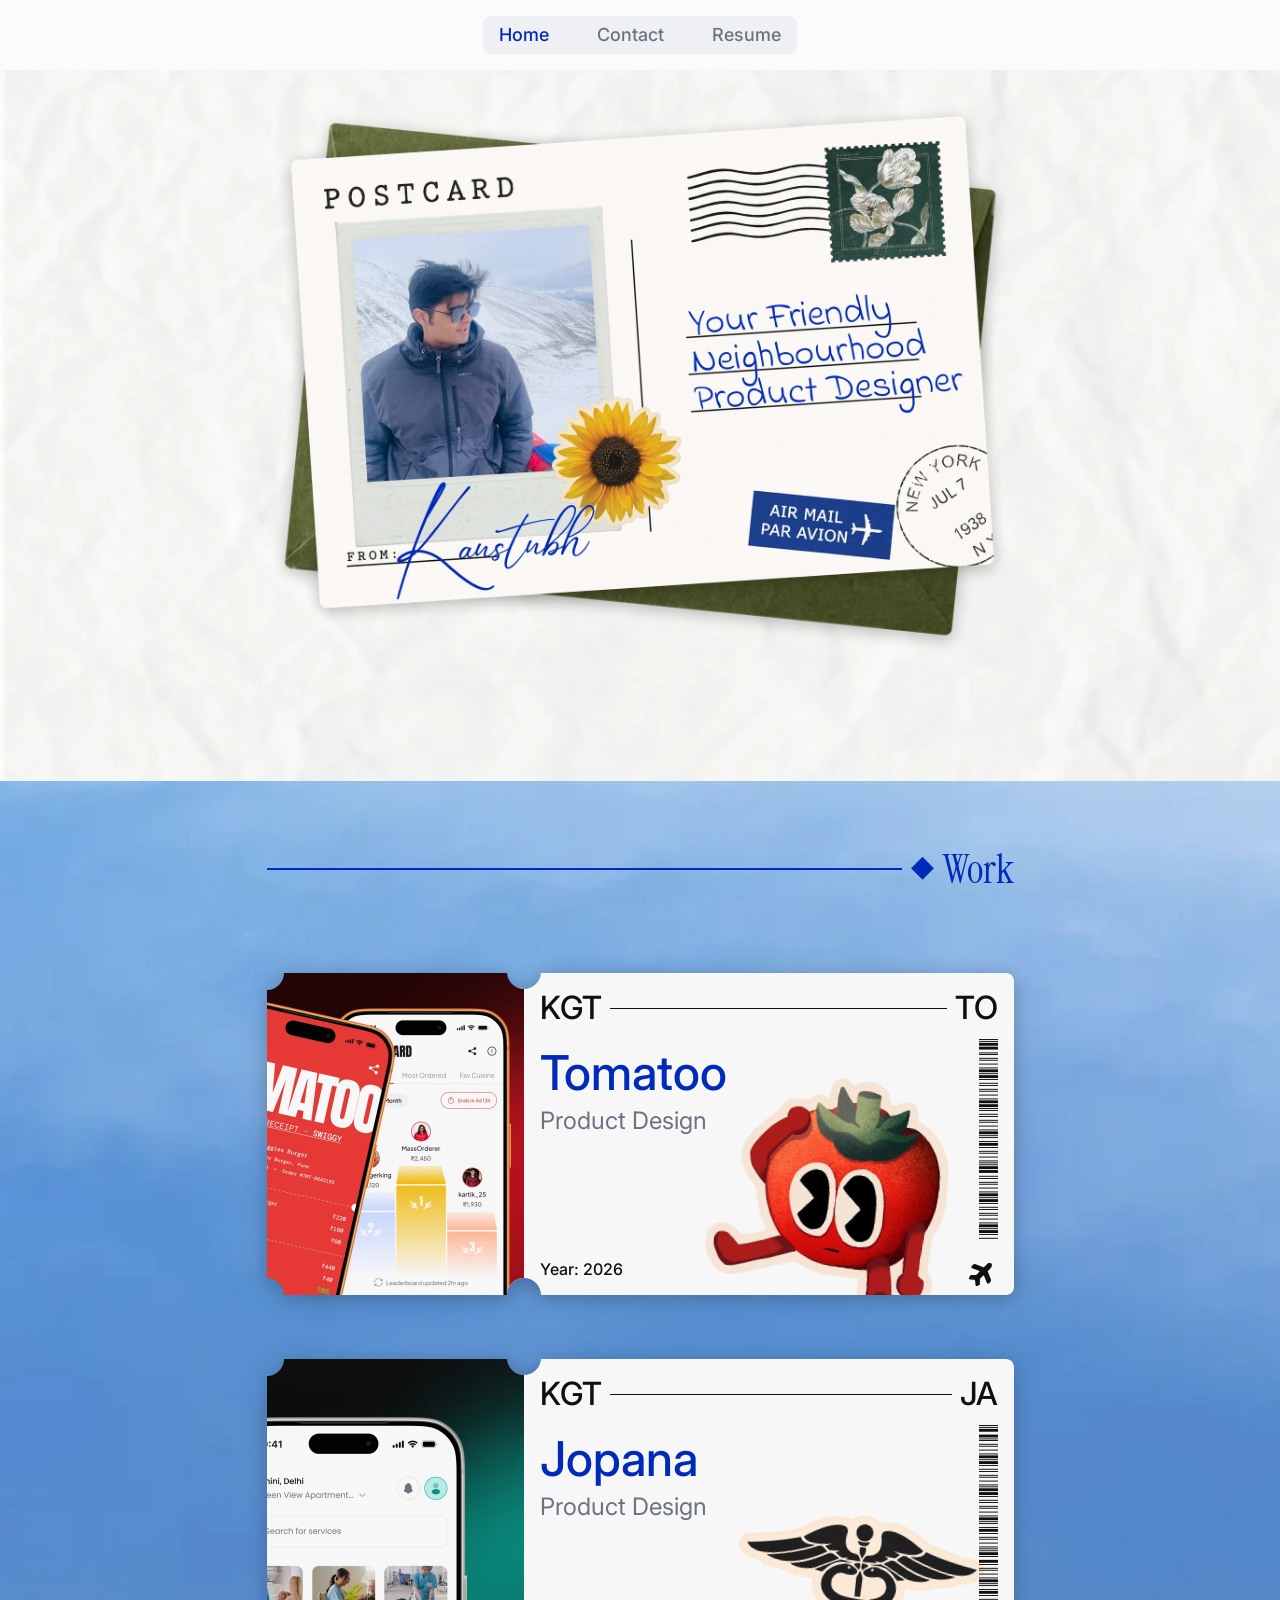
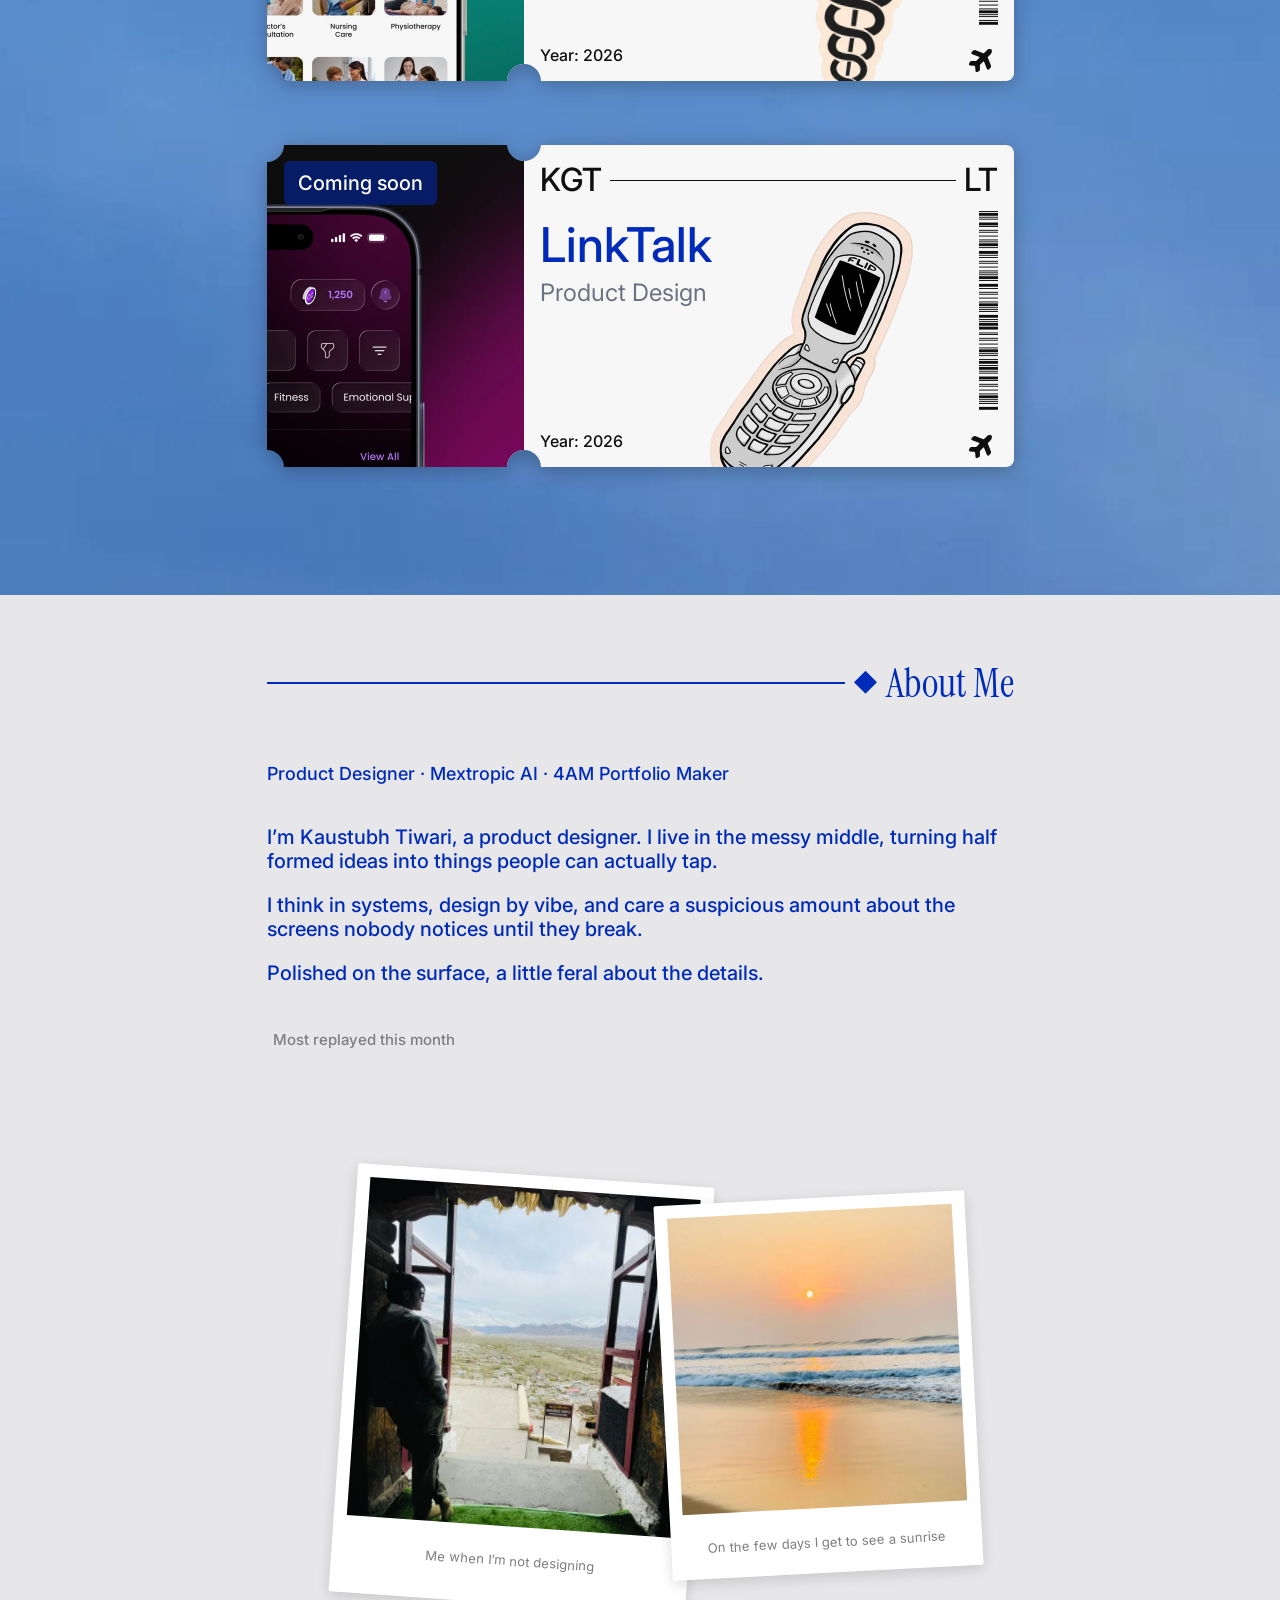
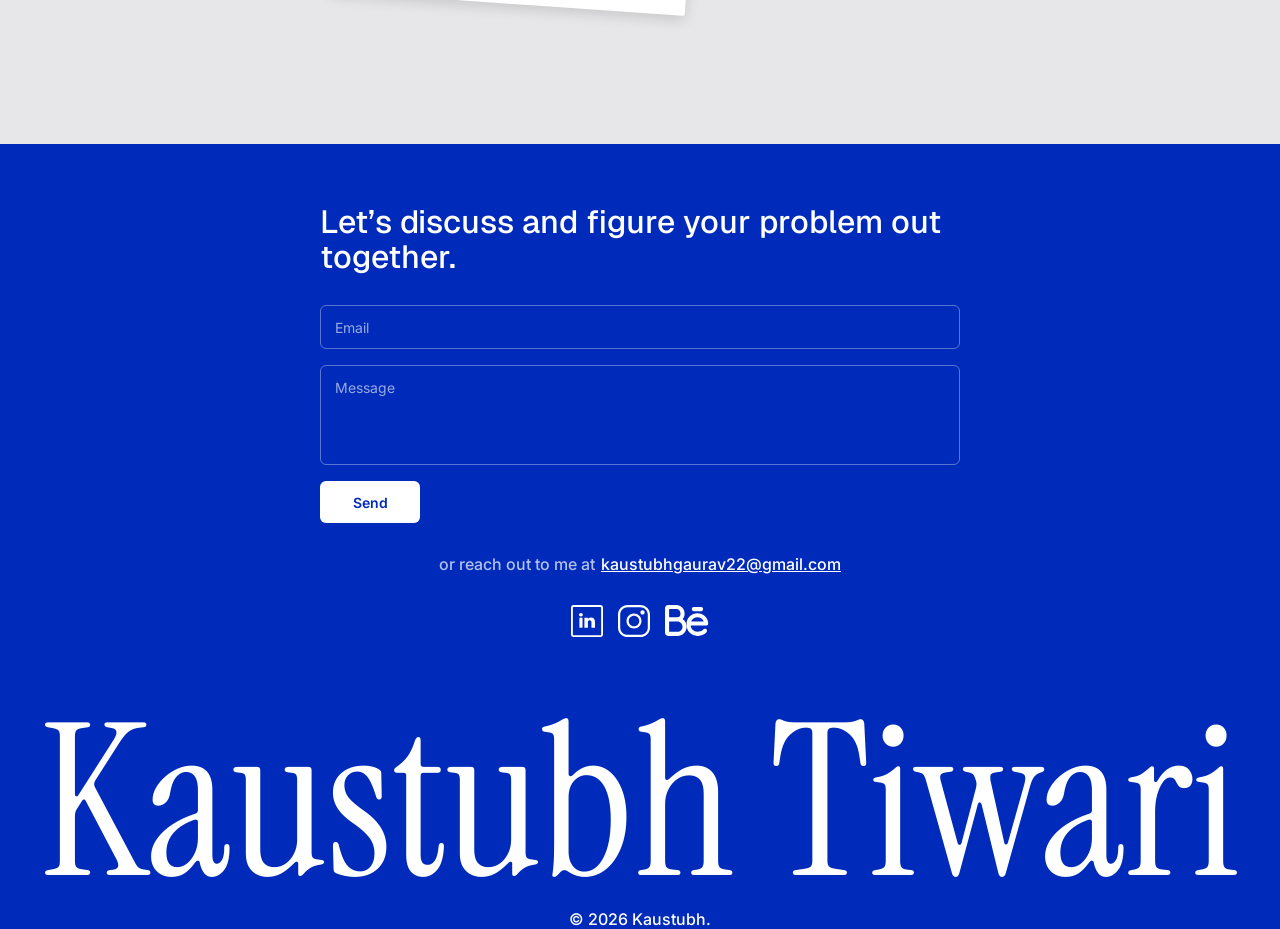
==== commit b34aa8b7: "Add the Google Analytics tag to every page Co-Authored-By: Claude Opus 5 (1M context) <noreply@anthr" ====
--- a/index.html
+++ b/index.html
@@ -3,6 +3,15 @@
 <head>
 <meta charset="utf-8">
 <meta name="viewport" content="width=device-width, initial-scale=1">
+<!-- Google tag (gtag.js) -->
+<script async src="https://www.googletagmanager.com/gtag/js?id=G-R4NJJXCTS9"></script>
+<script>
+  window.dataLayer = window.dataLayer || [];
+  function gtag(){dataLayer.push(arguments);}
+  gtag('js', new Date());
+
+  gtag('config', 'G-R4NJJXCTS9');
+</script>
 <title>Kaustubh Tiwari — Product Designer</title>
 <meta name="description" content="Product designer who lives in the messy middle, turning half formed ideas into things people can actually tap.">
 <meta property="og:title" content="Kaustubh Tiwari — Product Designer">
@@ -34,9 +43,14 @@
       <!-- The postcard is one composed graphic, so the headline lives in the artwork.
            This h1 keeps that line in the document for search and screen readers. -->
       <h1 class="sr-only">Kaustubh Tiwari, your friendly neighbourhood product designer</h1>
-      <img class="postcard" src="assets/postcard-hero.webp"
-           alt="A postcard signed from Kaustubh, carrying a photo of him in the mountains, a sunflower, an air mail stamp and the handwritten line: Your Friendly Neighbourhood Product Designer"
-           width="1600" height="1250" fetchpriority="high">
+      <!-- The wrapper is what hover is measured against. Putting it on the image
+           itself would mean the image rotating out from under the pointer and
+           flickering; this box does not move. -->
+      <div class="postcard-wrap">
+        <img class="postcard" src="assets/postcard-hero.webp"
+             alt="A postcard signed from Kaustubh, carrying a photo of him in the mountains, a sunflower, an air mail stamp and the handwritten line: Your Friendly Neighbourhood Product Designer"
+             width="1600" height="1250" fetchpriority="high">
+      </div>
     </div>
 </header>
 
--- a/styles.css
+++ b/styles.css
@@ -48,12 +48,17 @@
 
 /* ---------- nav ---------- */
 /* One grey tray holding all four items, rather than four separate pills. */
+/* Sticks to the top with the tray sitting 16 below the edge. The z-index is not
+   decoration: the stacked sheets are positioned, so without it they would climb
+   over the nav rather than pass beneath it. */
 .nav {
+  position: sticky;
+  top: 0;
+  z-index: 20;
   display: flex;
   justify-content: center;
   align-items: center;
-  height: 74px;
-  padding: 0 16px;
+  padding: 16px;
   background: rgb(251 251 251 / 0.88);
   backdrop-filter: blur(6px);
   -webkit-backdrop-filter: blur(6px);
@@ -122,7 +127,11 @@
 /* Nothing comes over the footer, so it never pins. It still has to be positioned:
    static content paints underneath positioned siblings, so a static footer would
    slide behind the pinned About panel instead of over it. */
-.panel--footer { position: relative; }
+.panel--footer {
+  position: relative;
+  /* the Contact link jumps here, and the nav now sits over the top of the page */
+  scroll-margin-top: 86px;
+}
 
 /* Settles in on load like a card being put down on the desk. The fill is
    backwards rather than both on purpose: both would leave the animation's end
@@ -139,8 +148,11 @@
   to   { opacity: 1; transform: none; }
 }
 /* Hover straightens the postcard. It is drawn at about 3 degrees off level in
-   the artwork, and the design's hover state sits it upright at the same size. */
-.panel--hero:hover .postcard { transform: rotate(3.08deg) scale(1.01); }
+   the artwork, and the design's hover state sits it upright at the same size.
+   Triggered on the wrapper, so it responds to the postcard rather than to
+   anywhere in the hero band, and does not chase the pointer as it rotates. */
+.postcard-wrap { width: 100%; }
+.postcard-wrap:hover .postcard { transform: rotate(3.08deg) scale(1.01); }
 
 /* ---------- section header: rule + diamond + serif label ---------- */
 .section { display: flex; flex-direction: column; gap: 24px; }
@@ -278,12 +290,20 @@
    so it reads as a wipe against the bars in both the rest and hover palettes
    rather than needing a highlight that only works on one of them. The span is
    already rotated, so the sweep runs along the barcode of its own accord. */
+/* The sweep is a background position, not a translated box. Moving the element
+   would carry it outside its own bounds and paint over the destination code
+   above, which sits only 11 away from the end of the code. A background is
+   clipped to the box it belongs to, so it cannot reach anything else, and the
+   box spans exactly the length of the barcode. */
 .ticket-barcode::after {
   content: "";
   position: absolute;
-  inset: -0.15em -0.35em;
-  background: linear-gradient(90deg,
-    transparent 38%, var(--ticket-bg) 47%, var(--ticket-bg) 53%, transparent 62%);
+  inset: -0.15em 0;
+  background-image: linear-gradient(90deg,
+    transparent 44%, var(--ticket-bg) 48%, var(--ticket-bg) 52%, transparent 56%);
+  background-size: 300% 100%;
+  background-repeat: no-repeat;
+  background-position: 0% 0%;
   opacity: 0;
   pointer-events: none;
 }
@@ -292,10 +312,10 @@
   animation: ticket-scan 1100ms cubic-bezier(.4,0,.2,1);
 }
 @keyframes ticket-scan {
-  0%   { opacity: 0; transform: translateX(-115%); }
+  0%   { opacity: 0; background-position-x: 0%; }
   12%  { opacity: 0.9; }
   88%  { opacity: 0.9; }
-  100% { opacity: 0; transform: translateX(115%); }
+  100% { opacity: 0; background-position-x: 100%; }
 }
 /* 16 in from the right border, the same inset the destination code and the
    barcode already sit on. Its centre is therefore 32/2 further in again. */
@@ -518,7 +538,7 @@
 @media (max-width: 680px) {
   :root { --col: 100%; }
   /* the tray tightens up rather than shrinking: items butt together, padding drops to 14 */
-  .nav { padding: 20px 16px; height: auto; }
+  .nav { padding: 16px; }
   .pills { gap: 0 0; row-gap: 8px; }
   .pill { padding: 8px 14px; }
   /* full bleed minus the 16px page padding, not the desktop 32px gutter */
@@ -642,7 +662,7 @@
 /* below 390 the tray no longer fits on one line, so buy the space back from padding
    rather than letting Resume wrap onto a second row */
 @media (max-width: 400px) {
-  .nav { padding: 20px 12px; }
+  .nav { padding: 16px 12px; }
   .pill { padding: 8px 12px; }
 }
 
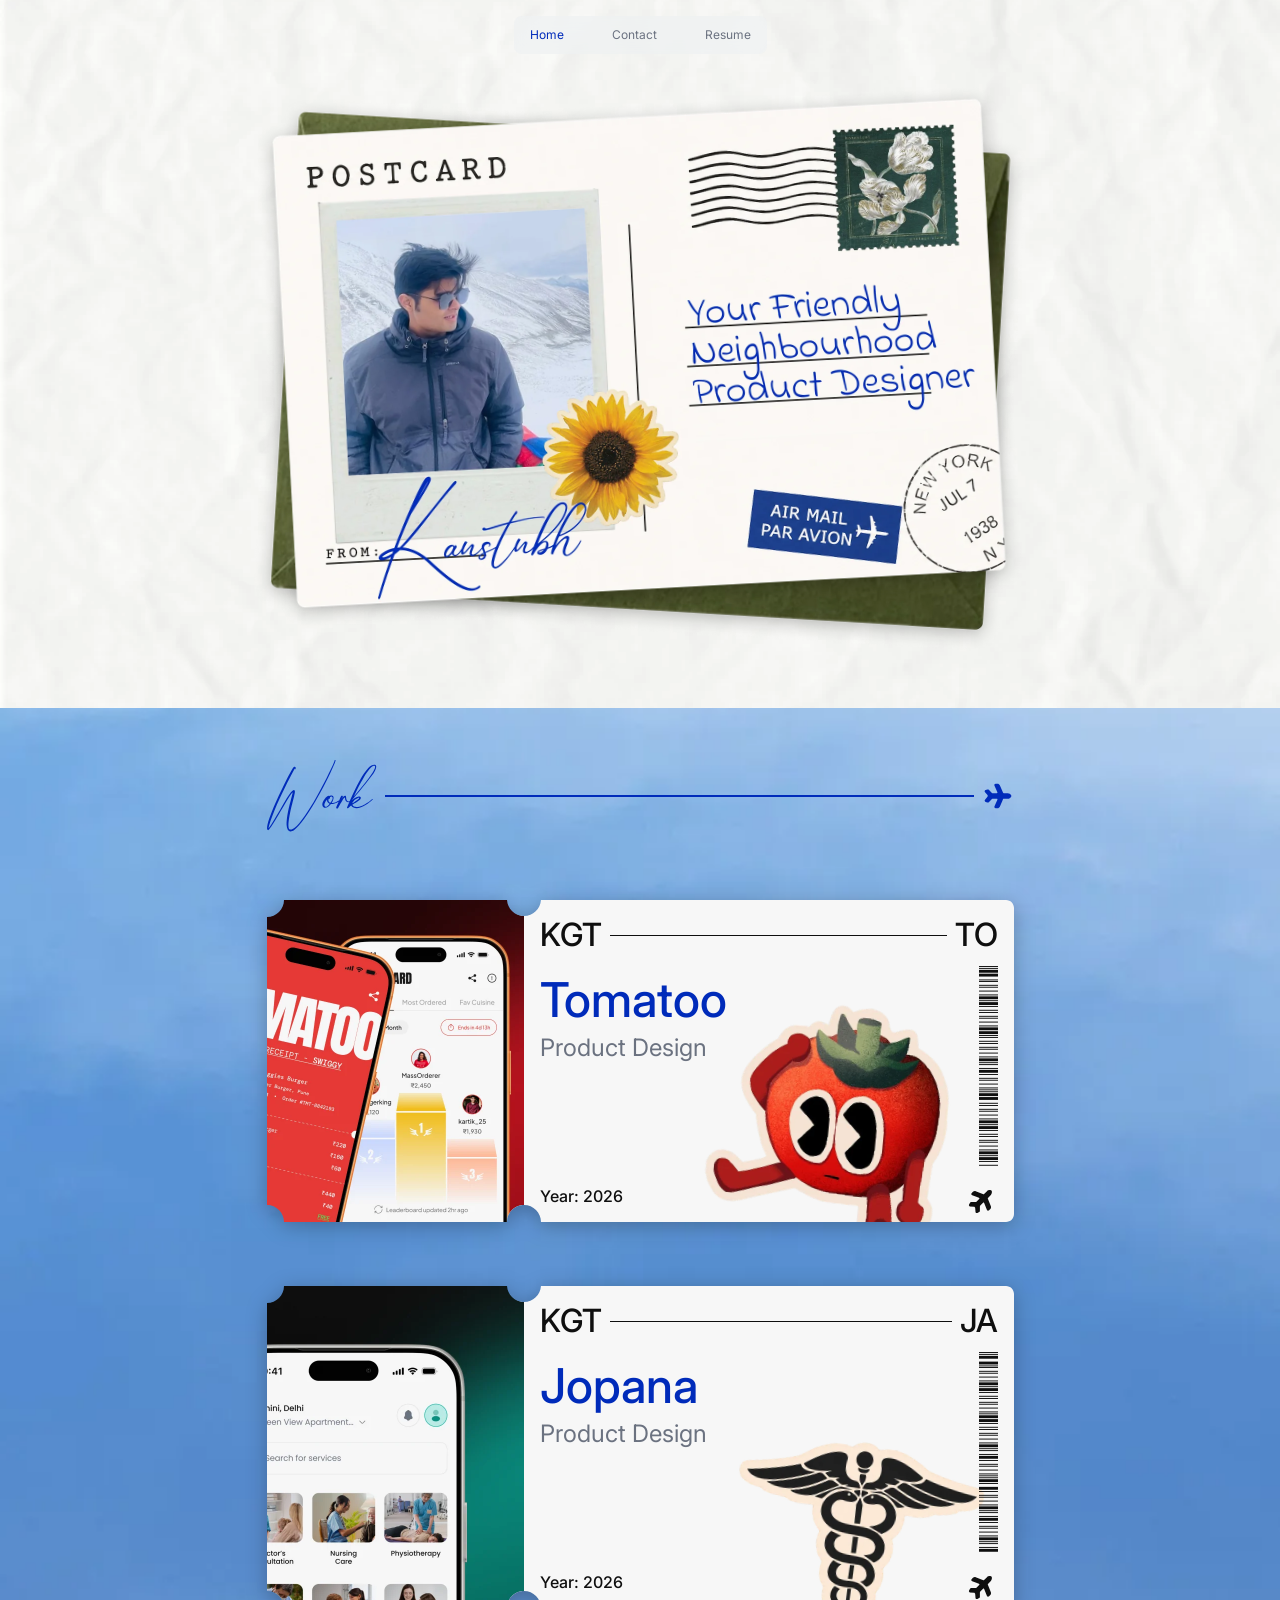
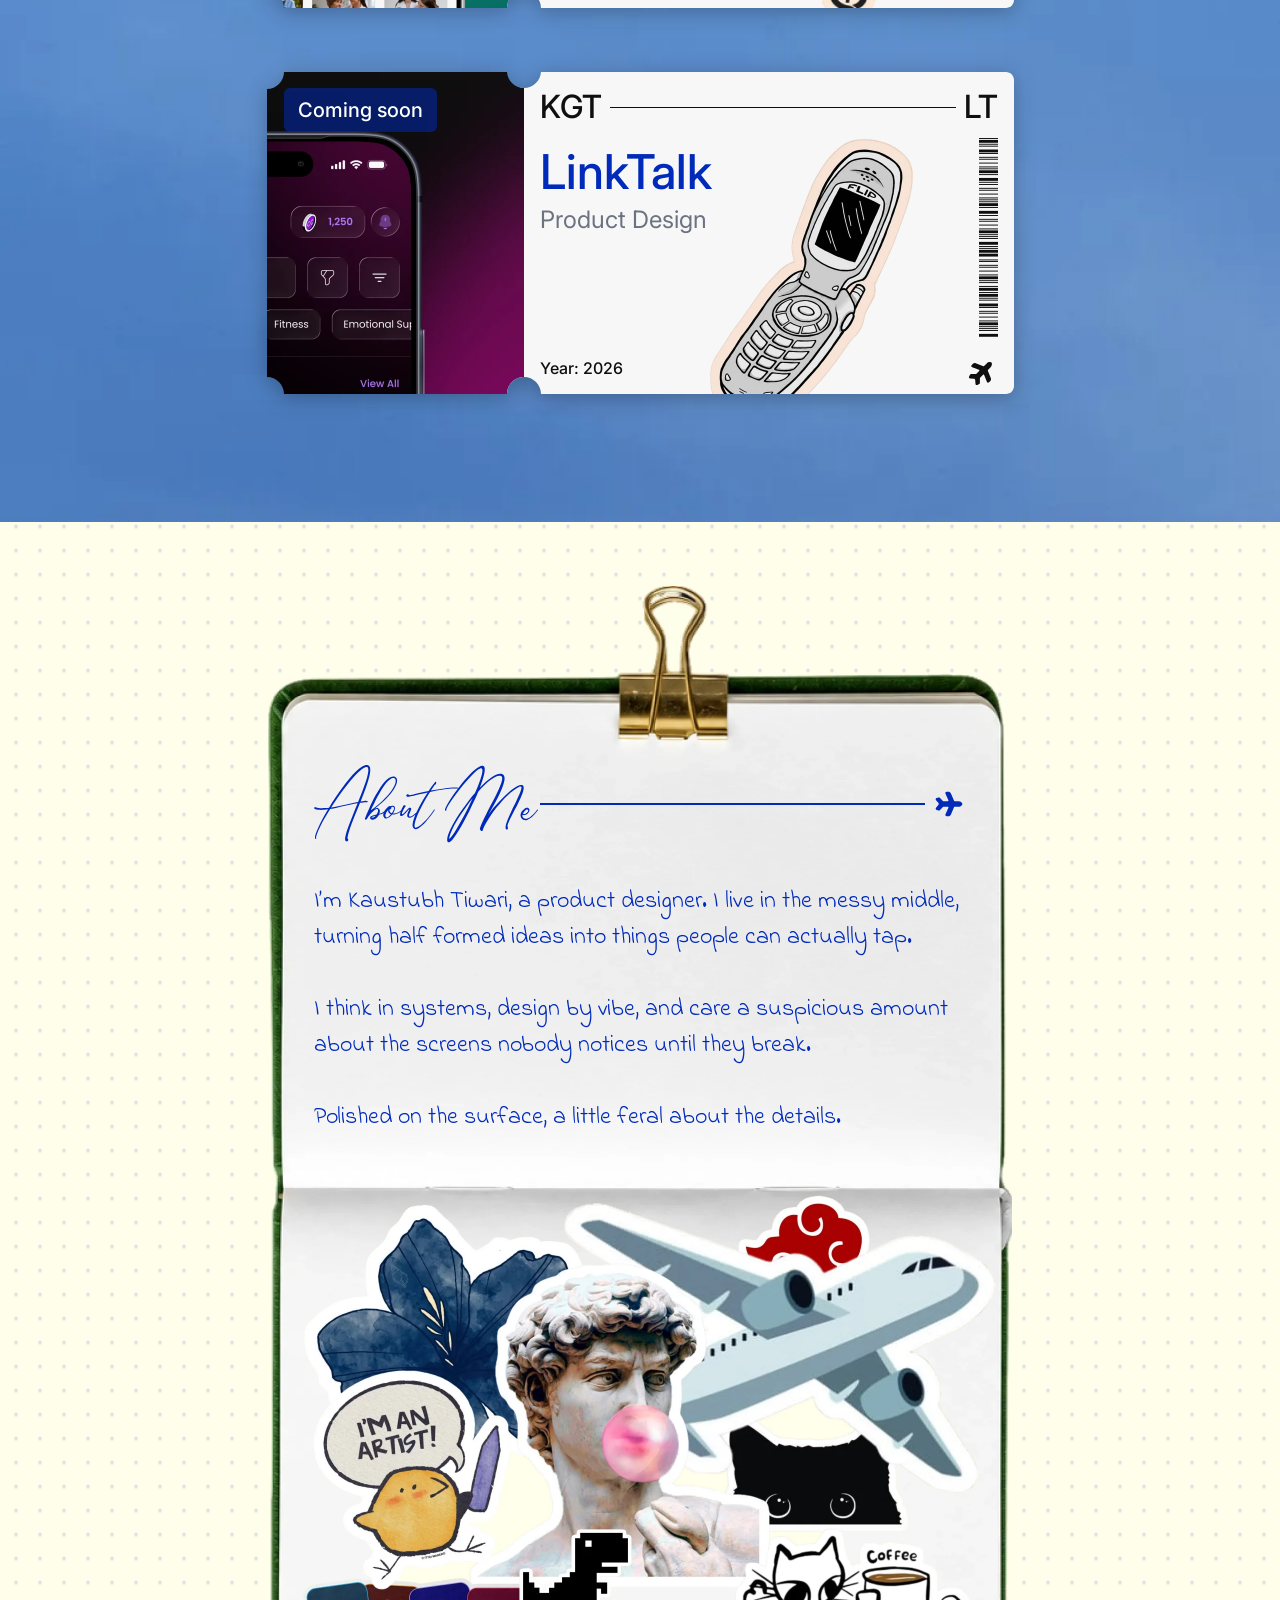
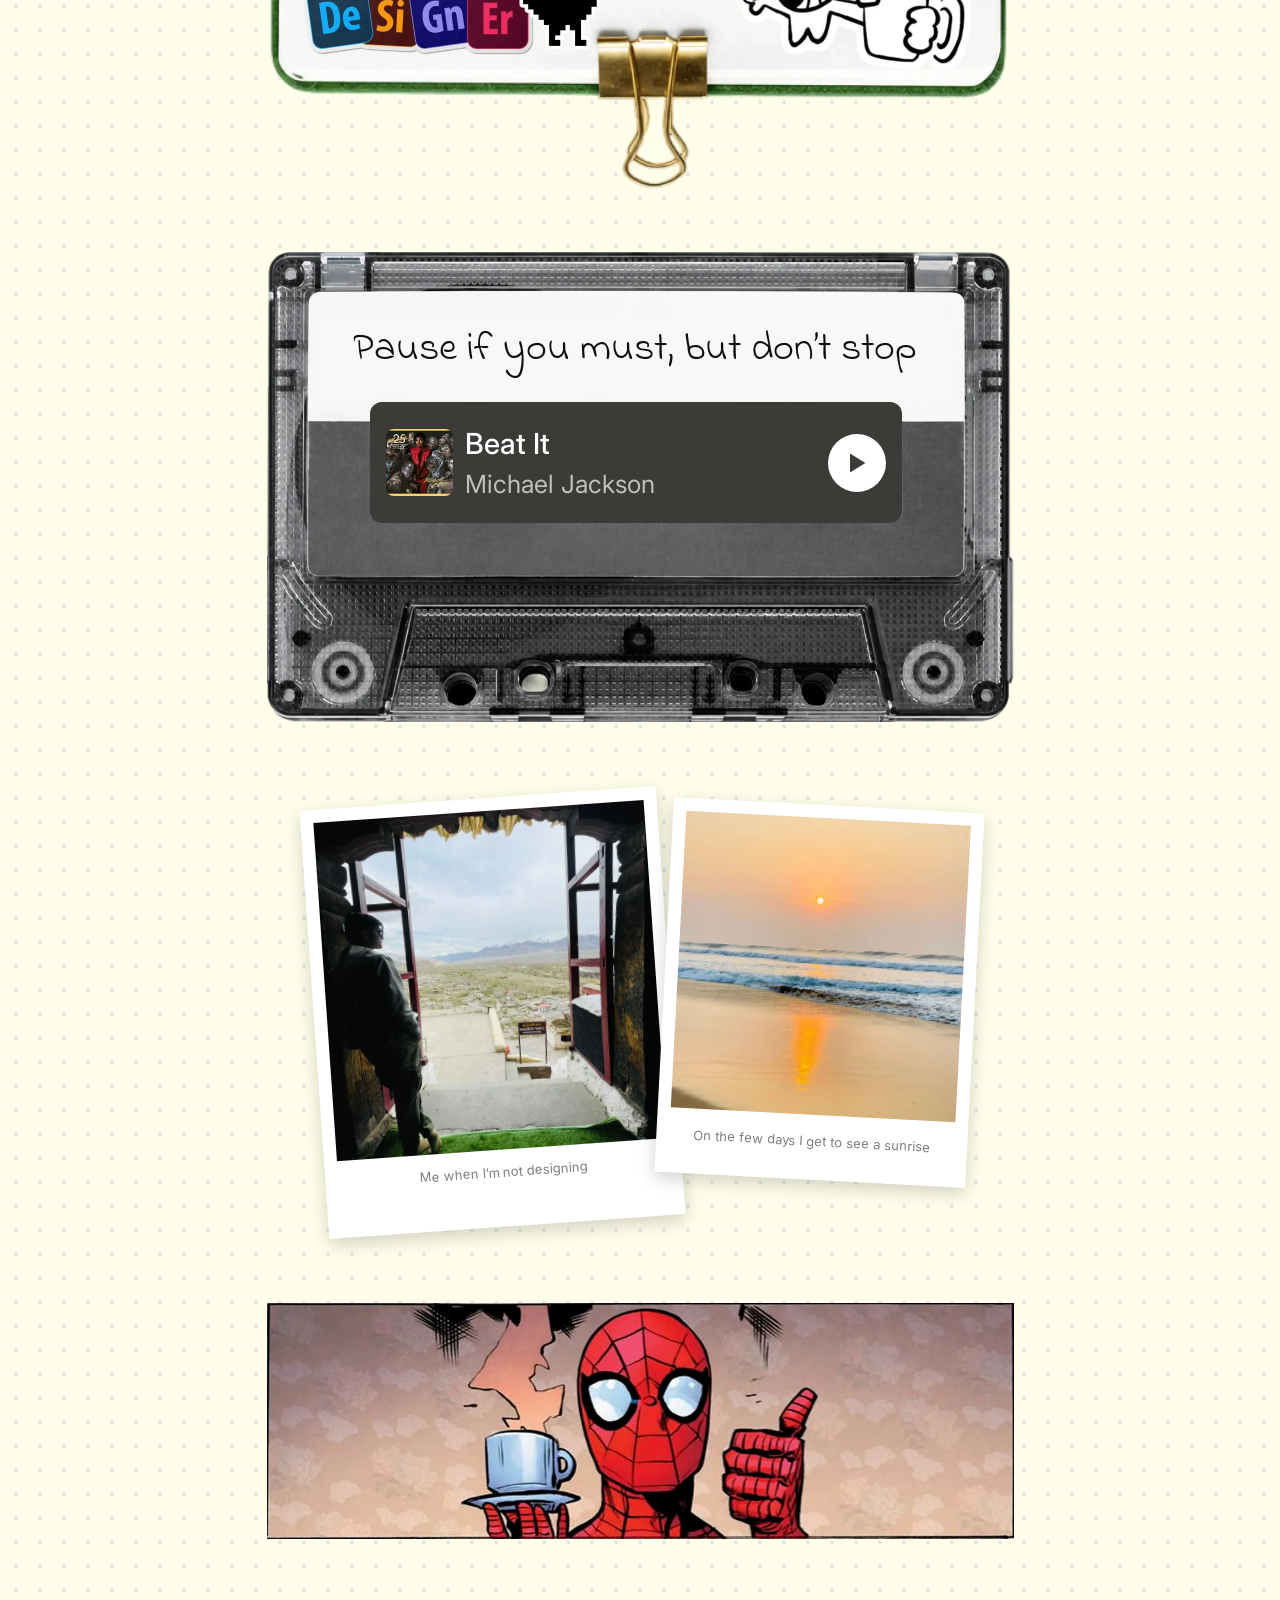
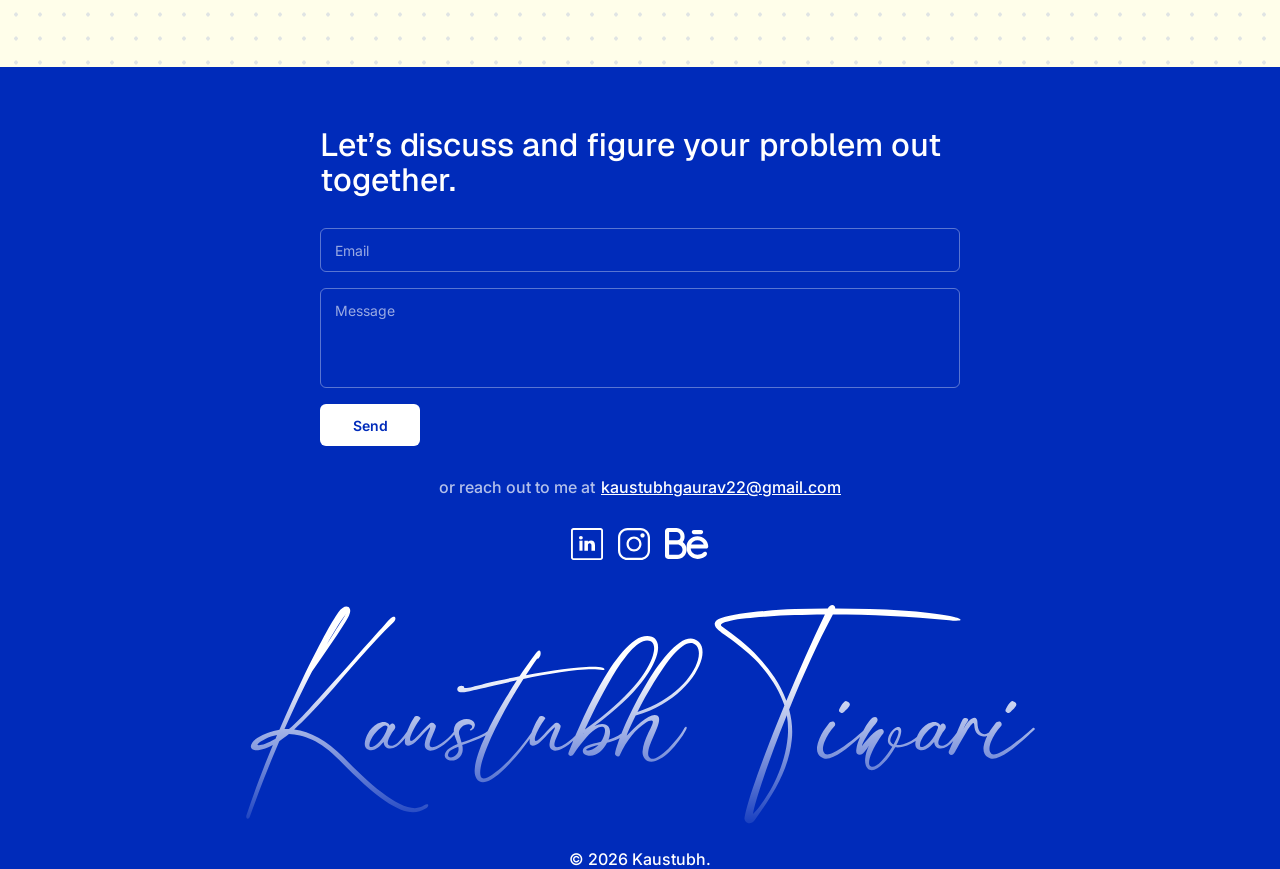
==== commit bf93abd2: "Bring the live site up to the rebuilt home page Everything built and reviewed on portfolio-test: the" ====
--- a/index.html
+++ b/index.html
@@ -20,9 +20,10 @@
 <link rel="icon" href="assets/avatar.png">
 <link rel="preconnect" href="https://fonts.googleapis.com">
 <link rel="preconnect" href="https://fonts.gstatic.com" crossorigin>
-<link href="https://fonts.googleapis.com/css2?family=Inter:wght@400;500;600&family=Instrument+Serif&family=Geist:wght@400;500&family=Geist+Mono&family=Libre+Barcode+39+Extended&display=swap" rel="stylesheet">
+<link href="https://fonts.googleapis.com/css2?family=Inter:wght@400;500;600&family=Instrument+Serif&family=Geist:wght@400;500&family=Geist+Mono&family=Libre+Barcode+39+Extended&family=Indie+Flower&display=swap" rel="stylesheet">
 <script>document.documentElement.classList.add('js')</script>
 <link rel="stylesheet" href="styles.css">
+<link rel="stylesheet" href="about.css">
 </head>
 <body>
 
@@ -30,7 +31,7 @@
   <div class="pills">
     <a class="pill" href="index.html" aria-current="page">Home</a>
     <a class="pill" href="#contact">Contact</a>
-    <a class="pill" href="https://drive.google.com/file/d/1IlaySMHLkv5Y7w4LRYgcFy8eMSJbB-ok/view?usp=sharing" target="_blank" rel="noopener">Resume</a>
+    <a class="pill" href="https://drive.google.com/file/d/1lz5UcnspnzGRZJ9eRvJriIrjdkVckLJb/view?usp=sharing" target="_blank" rel="noopener">Resume</a>
   </div>
 </nav>
 
@@ -46,10 +47,15 @@
       <!-- The wrapper is what hover is measured against. Putting it on the image
            itself would mean the image rotating out from under the pointer and
            flickering; this box does not move. -->
+      <!-- Two layers rather than one composite, so the postcard can be slid over
+           the envelope. The envelope is decorative and the postcard carries the
+           description, because between them they are one picture. -->
       <div class="postcard-wrap">
-        <img class="postcard" src="assets/postcard-hero.webp"
+        <img class="hero-envelope" src="assets/hero-envelope.webp" alt=""
+             width="1600" height="1094" fetchpriority="high">
+        <img class="postcard" src="assets/hero-postcard.webp"
              alt="A postcard signed from Kaustubh, carrying a photo of him in the mountains, a sunflower, an air mail stamp and the handwritten line: Your Friendly Neighbourhood Product Designer"
-             width="1600" height="1250" fetchpriority="high">
+             width="1600" height="1092" fetchpriority="high">
       </div>
     </div>
 </header>
@@ -58,10 +64,16 @@
    <div class="col">
 
   <section class="section" id="work">
+    <!-- Two headers in one. Desktop uses the handwritten wordmark, the rule and
+         the plane, as Frame 16 now draws it. Mobile has not been redesigned, so
+         it keeps the rule, diamond and serif label it already had. The h2 stays
+         in both, visually hidden on desktop where the wordmark is artwork. -->
     <div class="head reveal">
+      <img class="head-art" src="assets/about/work-head.svg" alt="" width="115" height="75">
       <span class="rule"></span>
       <span class="dia">&#9670;</span>
       <h2 class="label">Work</h2>
+      <svg class="head-plane" viewBox="0 0 32 32" aria-hidden="true" focusable="false"><path d="M26.7335 14.1732L20.5068 11.4932L19.1202 10.9065C18.9068 10.7998 18.7202 10.5198 18.7202 10.2798V6.19983C18.7202 4.91983 17.7735 3.39983 16.6268 2.81316C16.2268 2.61316 15.7468 2.61316 15.3468 2.81316C14.2135 3.39983 13.2668 4.93316 13.2668 6.21316L13.2668 10.2932C13.2668 10.5332 13.0802 10.8132 12.8668 10.9198L5.26684 14.1865C4.42684 14.5332 3.74684 15.5865 3.74684 16.4932L3.74684 18.2532C3.74684 19.3865 4.60017 19.9465 5.6535 19.4932L12.3335 16.6132C12.8535 16.3865 13.2802 16.6665 13.2802 17.2398L13.2802 18.7198V21.1198C13.2802 21.4265 13.1068 21.8665 12.8935 22.0798L9.80017 25.1865C9.48017 25.5065 9.3335 26.1332 9.48017 26.5865L10.0802 28.3998C10.3202 29.1865 11.2135 29.5598 11.9468 29.1865L15.1202 26.5198C15.6002 26.1065 16.3868 26.1065 16.8668 26.5198L20.0402 29.1865C20.7735 29.5465 21.6668 29.1865 21.9335 28.3998L22.5335 26.5865C22.6802 26.1465 22.5335 25.5065 22.2135 25.1865L19.1202 22.0798C18.8935 21.8665 18.7202 21.4265 18.7202 21.1198L18.7202 17.2398C18.7202 16.6665 19.1335 16.3998 19.6668 16.6132L26.3468 19.4932C27.4002 19.9465 28.2535 19.3865 28.2535 18.2532V16.4932C28.2535 15.5865 27.5735 14.5332 26.7335 14.1732Z"/></svg>
     </div>
     <!-- Boarding pass cards. The artwork differs between layouts rather than
          reflowing: a shaped stub beside the body on desktop, a full width still
@@ -136,41 +148,73 @@
 <section class="panel panel--about">
    <div class="col">
 
+  <!-- Frame 28 on Page 5. A composed piece rather than a stack of blocks, so it
+       is placed in design pixels against one container unit, the same way the
+       boarding pass cards are. Paint order is document order: the notebook, then
+       what is written on it, then the tape, then the pair, then the strip. -->
   <section class="section" id="about">
-    <div class="head reveal">
-      <span class="rule"></span>
-      <span class="dia">&#9670;</span>
-      <h2 class="label">About Me</h2>
-    </div>
-    <div class="about-body reveal">
-      <p class="lead">Product Designer &middot; Mextropic AI &middot; 4AM Portfolio Maker</p>
-      <div class="paras">
-        <p>I&rsquo;m Kaustubh Tiwari, a product designer. I live in the messy middle, turning half formed ideas into things people can actually tap.</p>
-        <p>I think in systems, design by vibe, and care a suspicious amount about the screens nobody notices until they break.</p>
-        <p>Polished on the surface, a little feral about the details.</p>
-      </div>
-
-      <div class="replayed">
-        <div>
-          <div class="replayed-label">Most replayed this month</div>
-          <!-- To change the track: open it in Spotify, Share > Copy link, and swap the ID below.
-               This is a static embed, not a live feed of what you listen to. -->
-          <iframe class="track" title="Most replayed this month"
-                  src="https://open.spotify.com/embed/track/1OOtq8tRnDM8kG2gqUPjAj?utm_source=generator"
-                  width="100%" height="80" frameborder="0" loading="lazy"
-                  allow="autoplay; clipboard-write; encrypted-media; fullscreen; picture-in-picture"></iframe>
-        </div>
-
-        <div class="polaroids">
-          <figure class="polaroid polaroid-1">
+    <div class="about-stage reveal">
+      <div class="about-inner">
+
+        <img class="ab ab-book" src="assets/about/notebook.webp" alt=""
+             width="1498" height="2450">
+
+        <h2 class="ab-h2">
+          <img class="ab ab-head" src="assets/about/about-head.svg" alt="About Me"
+               width="226" height="78">
+        </h2>
+        <span class="ab ab-rule"></span>
+        <svg class="ab ab-plane" viewBox="0 0 32 32" aria-hidden="true" focusable="false"><path d="M26.7335 14.1732L20.5068 11.4932L19.1202 10.9065C18.9068 10.7998 18.7202 10.5198 18.7202 10.2798V6.19983C18.7202 4.91983 17.7735 3.39983 16.6268 2.81316C16.2268 2.61316 15.7468 2.61316 15.3468 2.81316C14.2135 3.39983 13.2668 4.93316 13.2668 6.21316L13.2668 10.2932C13.2668 10.5332 13.0802 10.8132 12.8668 10.9198L5.26684 14.1865C4.42684 14.5332 3.74684 15.5865 3.74684 16.4932L3.74684 18.2532C3.74684 19.3865 4.60017 19.9465 5.6535 19.4932L12.3335 16.6132C12.8535 16.3865 13.2802 16.6665 13.2802 17.2398L13.2802 18.7198V21.1198C13.2802 21.4265 13.1068 21.8665 12.8935 22.0798L9.80017 25.1865C9.48017 25.5065 9.3335 26.1332 9.48017 26.5865L10.0802 28.3998C10.3202 29.1865 11.2135 29.5598 11.9468 29.1865L15.1202 26.5198C15.6002 26.1065 16.3868 26.1065 16.8668 26.5198L20.0402 29.1865C20.7735 29.5465 21.6668 29.1865 21.9335 28.3998L22.5335 26.5865C22.6802 26.1465 22.5335 25.5065 22.2135 25.1865L19.1202 22.0798C18.8935 21.8665 18.7202 21.4265 18.7202 21.1198L18.7202 17.2398C18.7202 16.6665 19.1335 16.3998 19.6668 16.6132L26.3468 19.4932C27.4002 19.9465 28.2535 19.3865 28.2535 18.2532V16.4932C28.2535 15.5865 27.5735 14.5332 26.7335 14.1732Z"/></svg>
+
+        <div class="ab ab-copy">
+          <p>I&rsquo;m Kaustubh Tiwari, a product designer. I live in the messy middle, turning half formed ideas into things people can actually tap.</p>
+          <p>I think in systems, design by vibe, and care a suspicious amount about the screens nobody notices until they break.</p>
+          <p>Polished on the surface, a little feral about the details.</p>
+        </div>
+
+        <img class="ab ab-collage" src="assets/about/stickers.webp" alt=""
+             width="1442" height="1164" loading="lazy">
+
+        <img class="ab ab-tape" src="assets/about/tape.webp" alt=""
+             width="1494" height="940" loading="lazy">
+        <span class="ab ab-label"></span>
+        <p class="ab ab-line">Pause if you must, but don&rsquo;t stop</p>
+        <!-- The bar is drawn here and Spotify plays underneath it. Its compact
+             embed is fixed at 80 tall and carries its own chrome, so it cannot be
+             the bar in Frame 26; instead track.js drives it through Spotify's
+             Embed IFrame API and this is the only visible control.
+             To change the track: swap the id in data-track, the art, name and artist. -->
+        <div class="ab ab-track" data-track="1OOtq8tRnDM8kG2gqUPjAj">
+          <img class="ab-track-art" src="assets/about/track-art.webp" alt=""
+               width="104" height="104" loading="lazy">
+          <span class="ab-track-meta">
+            <span class="ab-track-name">Beat It</span>
+            <span class="ab-track-artist">Michael Jackson</span>
+          </span>
+          <!-- Falls back to a plain link to the track, and is upgraded to a play
+               button by track.js once the API is actually available. -->
+          <a class="ab-track-play" href="https://open.spotify.com/track/1OOtq8tRnDM8kG2gqUPjAj"
+             target="_blank" rel="noopener" aria-label="Beat It by Michael Jackson on Spotify">
+            <svg class="ab-track-ico ab-track-ico--play" viewBox="0 0 12 12" aria-hidden="true" focusable="false"><path d="M2.5 1.2 10.2 6 2.5 10.8Z"/></svg>
+            <svg class="ab-track-ico ab-track-ico--pause" viewBox="0 0 12 12" aria-hidden="true" focusable="false"><path d="M2.5 1.5h2.6v9H2.5zm4.4 0h2.6v9H6.9z"/></svg>
+          </a>
+          <span class="ab-track-embed" aria-hidden="true"><span class="ab-track-slot"></span></span>
+        </div>
+
+        <div class="ab-pols">
+          <figure class="ab ab-pol ab-pol--1">
             <img src="assets/polaroid-1.webp" alt="">
             <figcaption>Me when I&rsquo;m not designing</figcaption>
           </figure>
-          <figure class="polaroid polaroid-2">
+          <figure class="ab ab-pol ab-pol--2">
             <img src="assets/polaroid-2.webp" alt="">
             <figcaption>On the few days I get to see a sunrise</figcaption>
           </figure>
         </div>
+
+        <img class="ab ab-strip" src="assets/about/strip.webp" alt=""
+             width="1494" height="472" loading="lazy">
+
       </div>
     </div>
   </section>
@@ -201,11 +245,12 @@
   </div>
 
   <div class="wordmark">
-    <p class="mark">Kaustubh Tiwari</p>
+    <img class="mark" src="assets/wordmark.svg" alt="Kaustubh Tiwari" width="789" height="219">
     <p class="copy">&copy; 2026 Kaustubh.</p>
   </div>
 </footer>
 
+<script src="track.js" defer></script>
 <script src="stack.js" defer></script>
 <script src="smooth-scroll.js" defer></script>
 <script src="reveal.js" defer></script>
--- a/styles.css
+++ b/styles.css
@@ -11,6 +11,9 @@
   --ink: #0f0f0f;   /* nav item on hover */
   --border: #e7eaee;
   --col: 747px;
+  /* 16 padding + a 37.6 tall tray + 16 padding. The nav is out of flow, so
+     anything that used to sit below it adds this back by hand. */
+  --nav-h: 70px;
 }
 
 *, *::before, *::after { box-sizing: border-box; }
@@ -51,17 +54,26 @@
 /* Sticks to the top with the tray sitting 16 below the edge. The z-index is not
    decoration: the stacked sheets are positioned, so without it they would climb
    over the nav rather than pass beneath it. */
+/* The wrapper is only a positioner, so it stays transparent: the design has the
+   tray floating on its own with no bar behind it. Because it still spans the
+   full width, it would otherwise swallow clicks and hovers on whatever scrolls
+   underneath, hence pointer-events off here and back on for the tray itself.
+
+   Fixed rather than sticky so it takes no room in the flow at all. That is what
+   lets the hero paper run to the very top of the page with the tray sitting on
+   it, as the design has it. Everything that used to begin below the nav now
+   adds --nav-h back itself. */
 .nav {
-  position: sticky;
+  position: fixed;
   top: 0;
+  left: 0;
+  right: 0;
   z-index: 20;
   display: flex;
   justify-content: center;
   align-items: center;
   padding: 16px;
-  background: rgb(251 251 251 / 0.88);
-  backdrop-filter: blur(6px);
-  -webkit-backdrop-filter: blur(6px);
+  pointer-events: none;
 }
 .pills {
   display: flex;
@@ -70,13 +82,23 @@
   justify-content: center;
   gap: 16px;
   border-radius: 8px;
-  background: var(--pill);
+  /* Translucent, not solid: in the design the paper creases read faintly through
+     the tray and the blur is doing most of the work of separating it from the
+     background. Kept opaque enough to stay legible once the sky panel and the
+     work cards scroll underneath, which the hero frame never has to handle. */
+  background: rgb(238 240 243 / 0.62);
+  backdrop-filter: blur(10px);
+  -webkit-backdrop-filter: blur(10px);
+  pointer-events: auto;
 }
 .pill {
   padding: 8px 16px;
   border-radius: 8px;
   color: var(--muted);
-  font-size: 18px;
+  /* body is 500, the nav sits back at regular */
+  font-weight: 400;
+  font-size: 12px;
+  /* stays 21.6 at 12px, as in the design: it is what keeps the pill 38 tall */
   line-height: 21.6px;
   text-decoration: none;
   transition: color 120ms ease;
@@ -115,13 +137,33 @@
    air under it before the next sheet arrives over the top */
 .panel .col { padding-block: 64px 128px; }
 
-.panel--hero { background: url("assets/paper-texture.webp") center / cover no-repeat; }
+/* The paper starts at the very top of the page and the nav floats on it, so the
+   clearance for the nav is padding on this panel rather than space above it.
+   A background paints across padding, which is what keeps the texture full bleed. */
+.panel--hero {
+  background: url("assets/paper-texture.webp") center / cover no-repeat;
+  padding-top: var(--nav-h);
+}
 .panel--hero .col { padding-block: 32px 96px; }
 /* the two sections are spaced differently in the design, so they are set per panel */
 .panel--work .section { gap: 80px; }
 .panel--about .section { gap: 56px; }
 .panel--work { background: url("assets/sky-panel.webp") center / cover no-repeat; }
-.panel--about { background: #e7e7e9; }
+/* Cream with a dot grid. Cream still matters on its own, because the notebook,
+   cassette and sticker photographs were shot against #fffeea; their surrounds
+   are keyed out now, so the dots run right up to their edges, but any leftover
+   fringe still wants the same colour behind it.
+
+   One radial gradient repeated on a 24 grid, rather than a tiled image: it stays
+   crisp at any zoom, costs no request, and the spacing and weight are two
+   numbers rather than a new export. The dots are the page blue at 12%, which is
+   the same ink the About copy is written in. */
+.panel--about {
+  background-color: #fffeea;
+  background-image: radial-gradient(circle, rgb(0 43 186 / 0.12) 1.6px, transparent 1.7px);
+  background-size: 24px 24px;
+  background-position: center;
+}
 .panel--footer { background: var(--blue); }
 
 /* Nothing comes over the footer, so it never pins. It still has to be positioned:
@@ -133,30 +175,89 @@
   scroll-margin-top: 86px;
 }
 
-/* Settles in on load like a card being put down on the desk. The fill is
-   backwards rather than both on purpose: both would leave the animation's end
-   state latched forever and the hover transform below would never apply. */
+/* The hero is two cards now, not one flat picture: the envelope lands first and
+   the postcard slides over it, the way someone would put it down.
+   Both artworks are level, so every angle here is CSS rather than baked in,
+   which is also what lets hover straighten the postcard against the envelope.
+
+   The fill is backwards rather than both on purpose: both would latch the end
+   state forever and the hover transform would never apply. */
+.postcard-wrap { position: relative; width: 100%; }
+
+.hero-envelope {
+  position: absolute;
+  left: 0;
+  top: 3.4%;
+  width: 100%;
+  height: auto;
+  /* tilted the other way from the postcard, so its corners read at the top left
+     and bottom right rather than hiding directly behind */
+  transform: rotate(3.4deg);
+  animation: envelope-in 620ms cubic-bezier(.22,.61,.36,1) backwards;
+}
+
 .postcard {
+  position: relative;
   width: 100%;
   height: auto;
   transform-origin: 50% 55%;
-  animation: postcard-settle 950ms cubic-bezier(.22,.61,.36,1) backwards;
+  transform: rotate(-3.08deg);
+  /* waits for the envelope to land before rising over it */
+  animation: postcard-slide 820ms cubic-bezier(.22,.61,.36,1) 260ms backwards;
   transition: transform 480ms cubic-bezier(.22,.61,.36,1);
 }
-@keyframes postcard-settle {
-  from { opacity: 0; transform: translateY(16px) scale(0.97) rotate(-1.4deg); }
-  to   { opacity: 1; transform: none; }
-}
-/* Hover straightens the postcard. It is drawn at about 3 degrees off level in
-   the artwork, and the design's hover state sits it upright at the same size.
-   Triggered on the wrapper, so it responds to the postcard rather than to
-   anywhere in the hero band, and does not chase the pointer as it rotates. */
-.postcard-wrap { width: 100%; }
-.postcard-wrap:hover .postcard { transform: rotate(3.08deg) scale(1.01); }
+
+/* Hover sits the postcard square. Triggered on the wrapper so it responds to the
+   card rather than to anywhere in the hero band, and does not chase the pointer
+   as it rotates. */
+.postcard-wrap:hover .postcard { transform: rotate(0deg) scale(1.01); }
+
+/* Both come up from below, the envelope first and the postcard after it, so the
+   postcard is seen arriving over an envelope that is already down.
+   translateY is written before rotate on purpose: after it, the card would
+   travel along its own tilted axis and drift sideways as it rises. */
+@keyframes envelope-in {
+  from { opacity: 0; transform: translateY(58%) rotate(3.4deg); }
+  to   { opacity: 1; transform: translateY(0) rotate(3.4deg); }
+}
+@keyframes postcard-slide {
+  from { opacity: 0; transform: translateY(64%) rotate(-3.08deg); }
+  to   { opacity: 1; transform: translateY(0) rotate(-3.08deg); }
+}
 
 /* ---------- section header: rule + diamond + serif label ---------- */
 .section { display: flex; flex-direction: column; gap: 24px; }
 .head { display: flex; align-items: center; gap: 8px; height: 48px; }
+
+/* The desktop header is the handwritten wordmark, then the rule, then a plane.
+   Mobile still uses the rule, diamond and serif label, so both sets ship and the
+   breakpoint chooses. The wordmark is an SVG rather than a webfont because
+   Amsterdam Handwriting is a commercial face; the h2 carries the real text. */
+/* Both breakpoints now, not desktop only: the mobile header was redrawn to the
+   same pattern, wordmark then rule then plane, at 20px instead of 40.
+   The glyphs are 75 tall against a 48 header and overflow it in the Figma too.
+   .head has a fixed height, so an over-tall flex item centres and spills without
+   pushing the section down. */
+.head-art { display: block; flex: none; width: 110px; height: auto; }
+.head-plane {
+  display: block;
+  flex: none;
+  width: 32px;
+  height: 32px;
+  fill: var(--blue);
+  /* the group is drawn nose up and rotated -90 in the file, so it flies right */
+  transform: rotate(90deg);
+}
+.head .dia { display: none; }
+/* kept for structure and screen readers, since the visible one is artwork */
+.head .label {
+  position: absolute;
+  width: 1px; height: 1px;
+  padding: 0; margin: -1px;
+  overflow: hidden;
+  clip-path: inset(50%);
+  white-space: nowrap;
+}
 .head .rule { flex: 1; height: 2px; background: var(--blue); }
 .head .dia { font-size: 24px; line-height: 28.8px; }
 .head .label {
@@ -349,7 +450,8 @@
 
 /* ---------- case study ---------- */
 /* column widens from 640 to 1160 on case study pages */
-.col--case { width: 1160px; gap: 80px; padding: 100px 0; }
+/* the case pages have no hero to run under the nav, so they take the height back */
+.col--case { width: 1160px; gap: 80px; padding: 100px 0; margin-top: var(--nav-h); }
 .masthead { display: flex; flex-direction: column; gap: 38px; }
 .back { font-weight: 400; font-size: 18px; line-height: 22px; text-decoration: none; align-self: flex-start; }
 .back:hover { text-decoration: underline; }
@@ -519,20 +621,24 @@
 .socials svg { height: 32px; width: auto; fill: #fff; display: block; }
 .socials a:hover, .socials a:focus-visible { opacity: 0.7; }
 
-/* The wordmark is set on line-height 1, so the font's descent space spills below
-   the box it occupies. Nothing is drawn down there, but it still counts as page
-   height, which left a strip of page background showing under the footer. Clip
-   removes it from scrollable overflow without creating a scroll container. */
-.wordmark { width: 100%; padding-top: 60px; text-align: center; overflow: clip; }
+/* The wordmark is artwork now, not type. It is set in Amsterdam Handwriting,
+   which is a commercial face and cannot be served as a webfont, and it carries a
+   gradient from solid white down to 10% that no font can do on its own. SVG
+   holds both, stays sharp at any size, and keeps the real words in the alt.
+
+   Overflow is still clipped: the glyphs have long descenders and the block is
+   the last thing on the page, so anything spilling below counted as page height
+   and showed a strip of page background under the footer. */
+.wordmark { width: 100%; padding-top: 45px; text-align: center; overflow: clip; }
 .wordmark .mark {
-  font-family: "Instrument Serif", Georgia, serif;
-  font-weight: 400;
-  font-size: clamp(48px, 16.6vw, 318px);
-  line-height: 1;
-  margin: 0;
-  white-space: nowrap;
-}
-.wordmark .copy { font-size: 16px; line-height: 19.2px; margin: 0; }
+  display: block;
+  /* 789 is the drawn width of the glyphs, centred in the 1440 the design gives
+     them; it gives way to the viewport before it would overflow a narrow one */
+  width: min(789px, 92%);
+  height: auto;
+  margin: 0 auto;
+}
+.wordmark .copy { font-size: 16px; line-height: 19.2px; margin: 26px 0 0; }
 
 /* ---------- mobile ---------- */
 @media (max-width: 680px) {
@@ -547,15 +653,20 @@
      64 over 128 rhythm here as on desktop */
   .panel .col { padding-block: 64px 128px; }
   .panel--hero .col { padding-block: 32px 40px; }
-  .head { height: auto; gap: 8px; }
-  .head .label { font-size: 28px; line-height: 34px; }
-  .head .dia { font-size: 18px; line-height: 22px; }
+  /* the header keeps its 48 here, the pieces just come down: wordmark 55 wide
+     against the desktop 110, plane 24 against 32, and a hairline rule */
+  .head { height: 48px; gap: 8px; }
+  .head-art { width: 57px; }
+  .head-plane { width: 24px; height: 24px; }
+  .head .rule { height: 1px; }
   .section { gap: 20px; }
   .panel--work .section { gap: 64px; }
   .panel--about .section { gap: 32px; }
 
-  /* the postcard is centred on the first screen rather than sitting under the nav */
-  .panel--hero { min-height: calc(100svh - 78px); align-items: center; }
+  /* the postcard is centred on the first screen rather than sitting under the nav.
+     The panel is now the full screen and carries the nav clearance as padding, so
+     the centring happens in what is left below the tray. */
+  .panel--hero { min-height: 100svh; align-items: center; }
   .panel--hero .col { padding-block: 40px; }
 
   /* ---------- mobile tickets ---------- */
--- a/about.css
+++ b/about.css
@@ -0,0 +1,320 @@
+/* ---------- About, rebuilt from Frame 28 on Page 5 ----------
+
+   The finished About section is a composed piece rather than a flow of blocks:
+   an open notebook with a sticker collage on its lower page, a cassette holding
+   the track embed, two polaroids and a comic strip. Everything overlaps and
+   nothing reflows, so it is laid out the way the boarding pass cards are, in
+   design pixels against one container unit.
+
+   --u is 1/747 of the column, and 747 is the width of Frame 28, so every number
+   below is read straight off the Figma. The whole section scales as one piece.
+
+   Desktop only. The mobile frame in the file has not been redesigned, so below
+   681 this unstacks into ordinary blocks: see the bottom of the file. */
+
+/* Nothing here. The panel used to carry 520 underneath, which was the room the
+   aeroplane needed, and briefly 64 after the artwork came out. It now takes the
+   64 over 128 that .panel .col already gives every sheet, so the comic strip
+   ends 128 above the footer arriving over it, in step with the rest of the page.
+   The override is gone rather than restated, so there is one rhythm to change. */
+
+.about-stage {
+  container-type: inline-size;
+  position: relative;
+  width: 100%;
+}
+.about-inner {
+  --u: calc(100cqw / 747);
+  position: relative;
+  width: 100%;
+  /* Frame 28 is 2681 with 64 of padding top and bottom, which .col already
+     provides, so the stage itself is the 2553 between them. */
+  height: calc(2553 * var(--u));
+}
+
+.about-stage img { display: block; }
+/* the heading is artwork, but it still has to be the section's h2 */
+.ab-h2 { margin: 0; }
+/* the pair only needs to be a box on mobile; on desktop they place themselves
+   against the stage, so the wrapper gets out of the way entirely */
+.ab-pols { display: contents; }
+
+/* every piece is placed, so they share one rule */
+.ab {
+  position: absolute;
+  margin: 0;
+}
+
+/* ---------- the notebook ---------- */
+/* The photograph carries its own cream surround, the same #fffeea the panel is
+   now painted, so it composites with no visible edge. That is why the About
+   panel had to change colour along with this. */
+.ab-book {
+  left: calc(-2 * var(--u));
+  top: 0;
+  width: calc(749 * var(--u));
+  height: calc(1225 * var(--u));
+}
+
+/* Amsterdam Handwriting is a commercial face and cannot be served as a webfont,
+   so the heading ships as artwork with the words kept in the alt. Same trade the
+   postcard headline already makes. */
+.ab-head {
+  left: calc(47 * var(--u));
+  top: calc(179 * var(--u));
+  width: calc(225 * var(--u));
+  height: auto;
+}
+.ab-rule {
+  left: calc(273 * var(--u));
+  top: calc(217 * var(--u));
+  width: calc(385 * var(--u));
+  height: calc(2 * var(--u));
+  background: var(--blue);
+}
+.ab-plane {
+  left: calc(666 * var(--u));
+  top: calc(202 * var(--u));
+  width: calc(32 * var(--u));
+  height: calc(32 * var(--u));
+  fill: var(--blue);
+  /* drawn nose up, carries a -90 in the file, so it flies right along the rule */
+  transform: rotate(90deg);
+}
+
+.ab-copy {
+  left: calc(47 * var(--u));
+  top: calc(298 * var(--u));
+  width: calc(651 * var(--u));
+  font-family: "Indie Flower", cursive;
+  font-size: calc(24 * var(--u));
+  line-height: 1.5;
+  color: var(--blue);
+}
+.ab-copy p { margin: 0; }
+/* Figma holds this as one text block with a blank line between paragraphs, so
+   the gap is one line of the same measure. Left to flow rather than placed, the
+   break lands across the fold on its own. */
+.ab-copy p + p { margin-top: calc(36 * var(--u)); }
+
+/* the stickers sit on the lower page and overflow their frame in the Figma too,
+   so this is the union of them, placed where that union starts */
+.ab-collage {
+  left: calc(10 * var(--u));
+  top: calc(576 * var(--u));
+  width: calc(721 * var(--u));
+  height: calc(582 * var(--u));
+}
+
+/* ---------- the cassette ---------- */
+.ab-tape {
+  left: 0;
+  top: calc(1266 * var(--u));
+  width: calc(747 * var(--u));
+  height: calc(470 * var(--u));
+}
+/* a clean strip laid over the cassette's own printed label */
+.ab-label {
+  left: calc(52 * var(--u));
+  top: calc(1331 * var(--u));
+  width: calc(634 * var(--u));
+  height: calc(82 * var(--u));
+  background: #f9f8f9;
+}
+.ab-line {
+  left: calc(86 * var(--u));
+  top: calc(1334 * var(--u));
+  width: calc(565 * var(--u));
+  font-family: "Indie Flower", cursive;
+  font-size: calc(40 * var(--u));
+  line-height: 1.5;
+  color: #0f0f0f;
+  /* One line in the Figma, and it only just fits its 565 box, so browser metrics
+     are enough to tip it onto a second line and out of the white label. */
+  white-space: nowrap;
+}
+/* Built rather than embedded. Spotify's compact embed is locked at 80 tall no
+   matter what height the iframe is given, and the design's bar is 121, so the
+   real embed can never fill this box. It also insists on a Preview chip and its
+   own icons. This is the bar as drawn; the whole thing is a link to the track. */
+.ab-track {
+  left: calc(103 * var(--u));
+  top: calc(1416 * var(--u));
+  width: calc(532 * var(--u));
+  height: calc(121 * var(--u));
+  display: flex;
+  align-items: center;
+  gap: calc(12 * var(--u));
+  padding: 0 calc(16 * var(--u));
+  border-radius: calc(12 * var(--u));
+  background: #3d3b38;
+  text-decoration: none;
+  transition: background-color 200ms ease;
+}
+.ab-track:hover { background: #4a4844; }
+/* the embed is positioned against this */
+.ab-track { position: absolute; }
+
+/* Everything inside the bar comes off the mobile frame rather than the desktop
+   mock. The two are drawn at the same bar size once scaled, 256x58 against
+   532x121, but mobile fills it far better: art 67 against 52, play 58 against
+   28, name 29 against 14, artist 25 against 12. Since the desktop mock left all
+   that air, both widths now use the mobile proportions. */
+.ab-track-art {
+  width: calc(67 * var(--u));
+  height: calc(67 * var(--u));
+  border-radius: calc(8 * var(--u));
+  flex: none;
+}
+.ab-track-meta { display: flex; flex-direction: column; gap: calc(8 * var(--u)); min-width: 0; }
+.ab-track-name {
+  font-family: Inter, system-ui, sans-serif;
+  font-weight: 500;
+  font-size: calc(29 * var(--u));
+  line-height: calc(35 * var(--u));
+  color: #fff;
+}
+.ab-track-artist {
+  font-family: Inter, system-ui, sans-serif;
+  font-weight: 400;
+  font-size: calc(25 * var(--u));
+  line-height: calc(31 * var(--u));
+  color: #bfbfbd;
+}
+/* pushed to the right edge, as in the frame, and up from 28 to the mobile 58 */
+.ab-track-play {
+  margin-left: auto;
+  flex: none;
+  width: calc(58 * var(--u));
+  height: calc(58 * var(--u));
+  border-radius: 50%;
+  background: #fff;
+  display: grid;
+  place-items: center;
+  cursor: pointer;
+  transition: transform 160ms ease;
+}
+.ab-track-play:hover, .ab-track-play:focus-visible { transform: scale(1.08); }
+.ab-track-ico {
+  grid-area: 1 / 1;
+  width: calc(24 * var(--u));
+  height: calc(24 * var(--u));
+  fill: #3d3b38;
+}
+/* both icons stack in the same cell and one is shown at a time, so the button
+   never changes size as it toggles */
+.ab-track-ico--pause { display: none; }
+.ab-track.is-playing .ab-track-ico--play { display: none; }
+.ab-track.is-playing .ab-track-ico--pause { display: block; }
+
+/* Spotify does the audio from back here. Kept at a real size and merely
+   transparent rather than display:none or 0x0, because a player with no box is
+   liable to be treated as not really present and never start. */
+.ab-track-embed {
+  position: absolute;
+  left: 0;
+  bottom: calc(-4 * var(--u));
+  width: calc(300 * var(--u));
+  height: calc(80 * var(--u));
+  opacity: 0;
+  pointer-events: none;
+  overflow: hidden;
+}
+
+/* ---------- polaroids ---------- */
+/* Positioned by their centres, because a rotated element's box in Figma is the
+   bounding box rather than the card, and the two do not share a corner. */
+.ab-pol {
+  background: #fff;
+  box-shadow: 0 6px 18px rgb(0 0 0 / 0.18);
+}
+.ab-pol img { position: absolute; }
+.ab-pol figcaption {
+  position: absolute;
+  font-family: Inter, system-ui, sans-serif;
+  font-weight: 400;
+  font-size: calc(13 * var(--u));
+  line-height: calc(16 * var(--u));
+  color: #7e7e7e;
+  /* centred under the photo rather than ranged left, at both widths: the caption
+     boxes are set to the photo's width below, so this centres against the photo
+     and not against the whole card, which is wider on one side than the other */
+  text-align: center;
+}
+
+.ab-pol--1 {
+  left: calc(46.5 * var(--u));
+  top: calc(1812 * var(--u));
+  width: calc(357 * var(--u));
+  height: calc(429 * var(--u));
+  transform: rotate(-4deg);
+}
+.ab-pol--1 img {
+  left: calc(13 * var(--u)); top: calc(13 * var(--u));
+  width: calc(331 * var(--u)); height: calc(339 * var(--u));
+  object-fit: cover;
+}
+.ab-pol--1 figcaption { left: calc(13 * var(--u)); top: calc(366 * var(--u)); width: calc(331 * var(--u)); }
+
+.ab-pol--2 {
+  left: calc(396.5 * var(--u));
+  top: calc(1819 * var(--u));
+  width: calc(311 * var(--u));
+  height: calc(375 * var(--u));
+  transform: rotate(3deg);
+}
+.ab-pol--2 img {
+  left: calc(13 * var(--u)); top: calc(13 * var(--u));
+  width: calc(285 * var(--u)); height: calc(297 * var(--u));
+  object-fit: cover;
+}
+.ab-pol--2 figcaption { left: calc(13 * var(--u)); top: calc(328 * var(--u)); width: calc(285 * var(--u)); }
+
+/* ---------- the strip ---------- */
+.ab-strip {
+  left: 0;
+  top: calc(2317 * var(--u));
+  width: calc(747 * var(--u));
+  height: calc(236 * var(--u));
+}
+
+/* ---------- mobile ---------- */
+/* Frame 31 is drawn now, and it is the same composition at 358 rather than a
+   different layout. Checked rather than assumed: at 358/747 the notebook lands
+   on 358x586 against the frame's 358x586, the collage on 345x279 against
+   335x269, the heading on 108 wide against 109, and the cassette on 358x225
+   exactly. So nothing is repositioned here and the stage simply scales, which
+   is what --u was for.
+
+   The four blocks do sit further apart at this width. Those gaps are the only
+   difference, so they are the only thing restated, converted back into stage
+   units by dividing the frame's own offsets by 358/747:
+
+       cassette   634 -> 1323   (+57)
+       polaroids  907 -> 1893   (+93)
+       strip     1201 -> 2506  (+189)
+       height    1314 -> 2742  (+189)
+
+   The label, handwritten line and track bar are placed against the stage rather
+   than against the cassette, so each one carries the cassette's +57 as well. */
+@media (max-width: 680px) {
+  .about-inner { height: calc(2742 * var(--u)); }
+
+  /* The copy was rewritten at this width: 14px against the desktop 24, which is
+     29 in stage units, and the three paragraphs now run together as one block
+     rather than sitting apart. Inline is how three <p> become one flowing run
+     without keeping a second copy of the words in the markup for mobile. */
+  .ab-copy { font-size: calc(29 * var(--u)); }
+  .ab-copy p { display: inline; }
+  .ab-copy p + p { margin-top: 0; }
+
+  .ab-tape  { top: calc(1323 * var(--u)); }
+  .ab-label { top: calc(1388 * var(--u)); }
+  .ab-line  { top: calc(1391 * var(--u)); }
+  .ab-track { top: calc(1473 * var(--u)); }
+
+  .ab-pol--1 { top: calc(1905 * var(--u)); }
+  .ab-pol--2 { top: calc(1912 * var(--u)); }
+
+  .ab-strip { top: calc(2506 * var(--u)); }
+}
